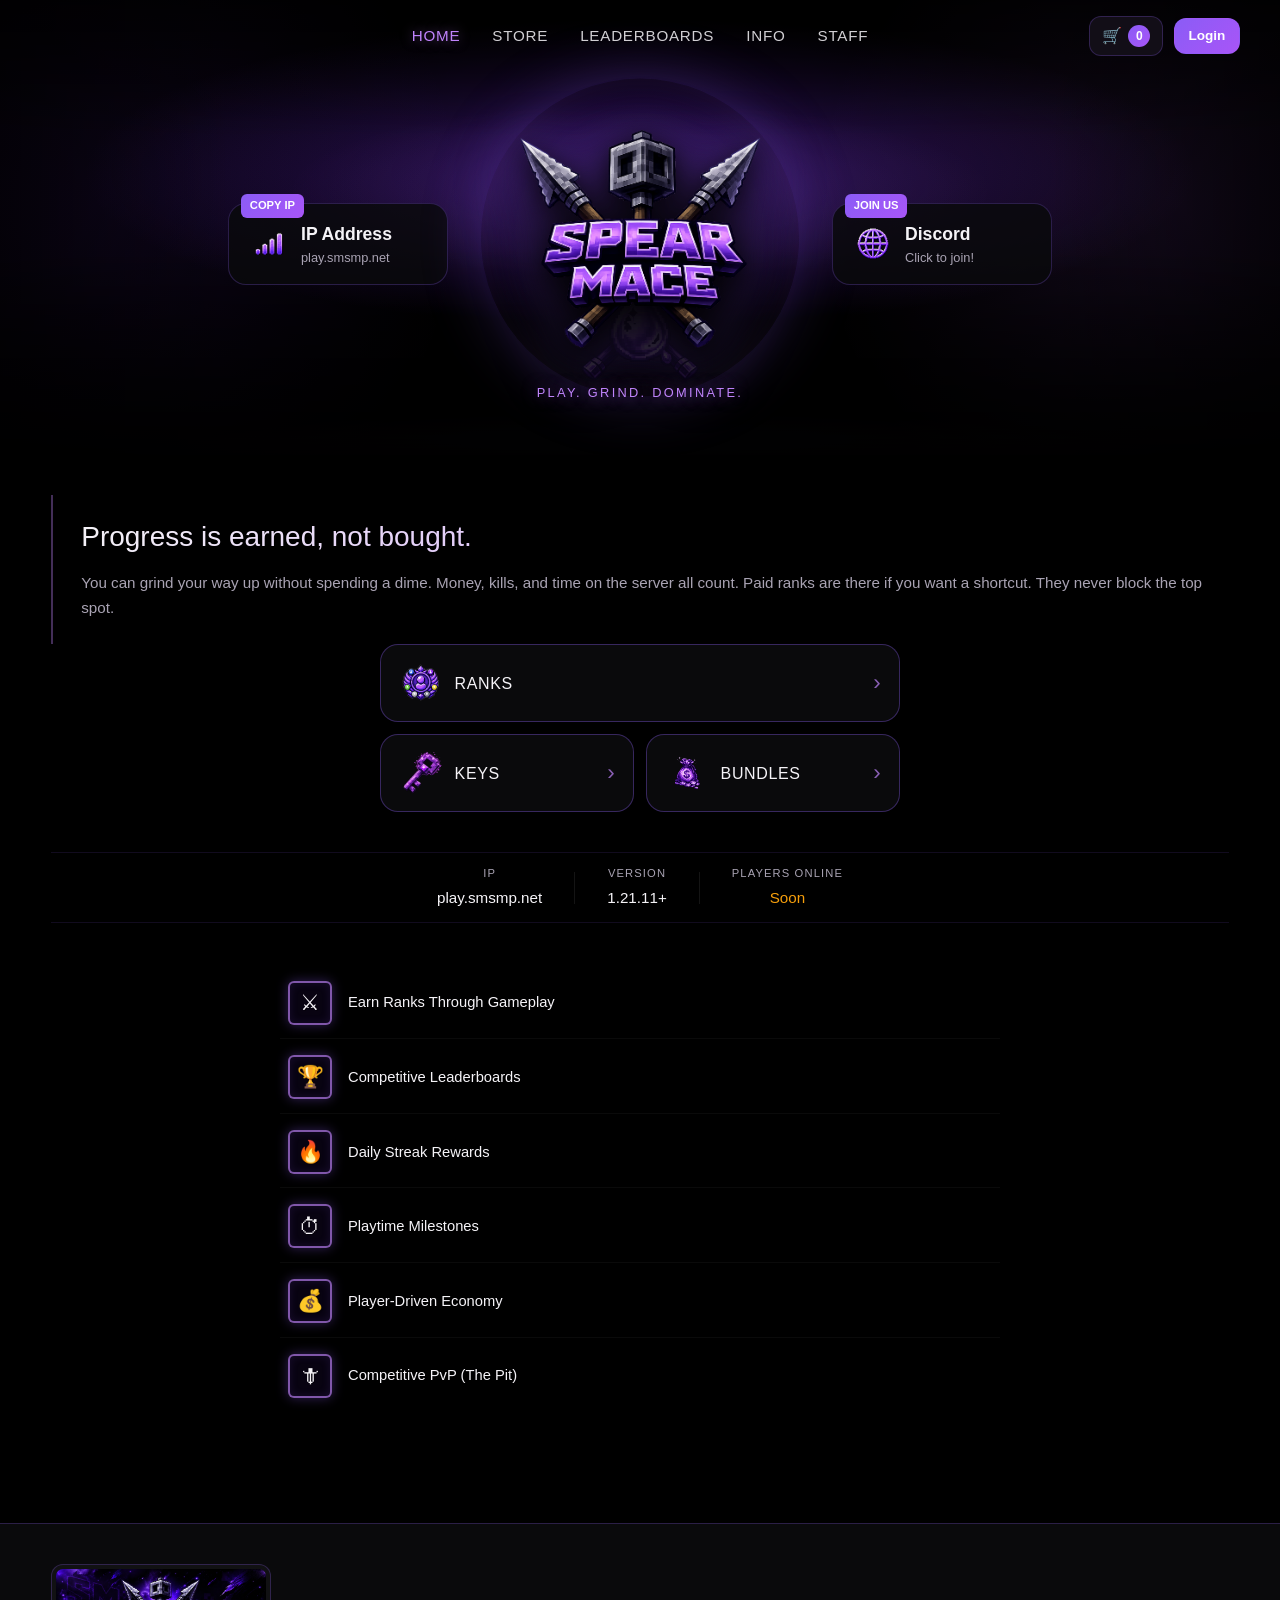
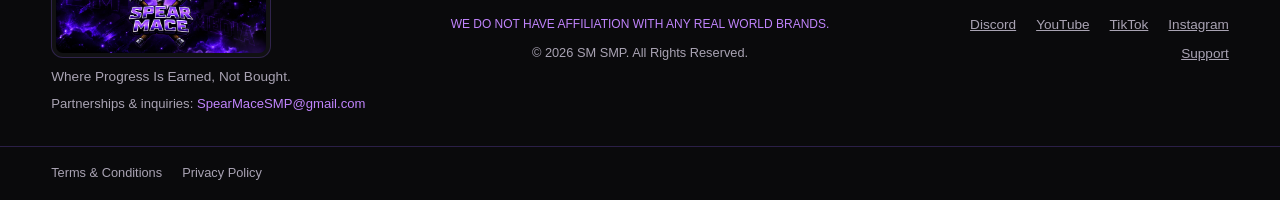
==== index.html @ e4c92430 "V2.1.0" ====
<!DOCTYPE html>
<html lang="en">
<head>
  <meta charset="UTF-8">
  <meta name="viewport" content="width=device-width, initial-scale=1.0">
  <title>SM SMP — Where Progress Is Earned, Not Bought</title>
  <meta name="description" content="Spear Mace SMP. Earn ranks through gameplay on a Minecraft server built around grinding, PvP, and a player-run economy.">
  <meta http-equiv="Content-Security-Policy" content="default-src 'self'; script-src 'self'; style-src 'self' 'unsafe-inline' https://fonts.googleapis.com; font-src 'self' https://fonts.gstatic.com; img-src 'self' https://mc-heads.net data:; connect-src 'self' https://mc-heads.net https://fluxstore-api.spearmacesmp.workers.dev; base-uri 'self'; form-action 'self';">
  <meta name="theme-color" content="#6d28d9">
  <meta property="og:type" content="website">
  <meta property="og:title" content="SM SMP — Where Progress Is Earned, Not Bought">
  <meta property="og:description" content="Spear Mace SMP. Earn ranks through gameplay.">
  <meta property="og:image" content="assets/og-image.png">
  <meta name="twitter:card" content="summary_large_image">
  <link rel="icon" href="assets/favicon.ico" sizes="32x32">
  <link rel="icon" href="assets/favicon.svg" type="image/svg+xml">
  <link rel="icon" href="assets/favicon-32.png" type="image/png" sizes="32x32">
  <link rel="apple-touch-icon" href="assets/og-image.png">
  <link rel="preconnect" href="https://fonts.googleapis.com">
  <link rel="preconnect" href="https://fonts.gstatic.com" crossorigin>
  <link href="https://fonts.googleapis.com/css2?family=Inter:wght@400;500;600;700&family=Russo+One&display=swap" rel="stylesheet">
  <link rel="stylesheet" href="css/styles.css">
</head>
<body>
  <div id="toast-container" class="toast-container" aria-live="polite"></div>

  <div id="page-shell">
    <header class="hero">
      <div class="hero-bg" aria-hidden="true">
        <div class="hero-bg-glow"></div>
        <div class="hero-bg-fade"></div>
      </div>

      <div class="hero-topbar">
        <button type="button" class="nav-hamburger" id="nav-hamburger" aria-label="Open menu" aria-expanded="false" aria-controls="mobile-nav">
          <span></span><span></span><span></span>
        </button>

        <nav class="top-nav" id="top-nav">
          <button type="button" class="nav-link active" data-view="home">Home</button>
          <button type="button" class="nav-link" data-view="store" data-store-cat="ranks">Store</button>
          <button type="button" class="nav-link soon-trigger" data-soon="Leaderboards">Leaderboards</button>
          <button type="button" class="nav-link" data-view="info">Info</button>
          <button type="button" class="nav-link" data-view="staff">Staff</button>
        </nav>

        <nav class="mobile-nav hidden" id="mobile-nav">
          <button type="button" class="nav-link active" data-view="home">Home</button>
          <button type="button" class="nav-link" data-view="store" data-store-cat="ranks">Store</button>
          <button type="button" class="nav-link soon-trigger" data-soon="Leaderboards">Leaderboards</button>
          <button type="button" class="nav-link" data-view="info">Info</button>
          <button type="button" class="nav-link" data-view="staff">Staff</button>
        </nav>

        <div class="hero-actions">
          <button type="button" class="cart-toggle hero-action" id="cart-toggle" aria-label="Open cart" aria-expanded="false" aria-controls="cart-panel">
            <span class="cart-icon">🛒</span>
            <span class="cart-count" id="cart-count">0</span>
          </button>
          <button type="button" class="btn btn-primary btn-sm" id="login-open" aria-haspopup="dialog">Login</button>
          <button type="button" class="hero-action user-profile hidden" id="user-profile">
            <img src="" alt="" class="user-profile-head" id="user-profile-head">
            <span class="user-profile-name" id="user-profile-name"></span>
          </button>
        </div>
      </div>

      <div class="hero-stage">
        <button type="button" class="info-card ip-card" id="ip-copy-btn">
          <span class="card-badge badge-live">Copy IP</span>
          <img src="assets/ip.webp" alt="" class="card-icon-img">
          <div class="card-body">
            <strong>IP Address</strong>
            <span class="ip-placeholder">play.smsmp.net</span>
          </div>
        </button>

        <div class="hero-brand">
          <div class="hero-brand-ring" aria-hidden="true"></div>
          <img src="assets/spearmace.webp" alt="" class="hero-emblem" aria-hidden="true">
          <img src="assets/logo.webp" alt="SM SMP — Spear Mace" class="hero-logo-img">
          <p class="hero-tagline">Play. Grind. Dominate.</p>
        </div>

        <a href="https://discord.smsmp.net/" class="info-card discord-card" target="_blank" rel="noopener noreferrer">
          <span class="card-badge badge-live">Join Us</span>
          <img src="assets/connect.webp" alt="" class="card-icon-img">
          <div class="card-body">
            <strong>Discord</strong>
            <span>Click to join!</span>
          </div>
        </a>
      </div>
    </header>

    <main>
      <section id="view-home" class="view active">
        <div class="container">
          <blockquote class="manifesto manifesto-home">
            <p class="manifesto-lead">Progress is earned, not bought.</p>
            <p class="manifesto-body">You can grind your way up without spending a dime. Money, kills, and time on the server all count. Paid ranks are there if you want a shortcut. They never block the top spot.</p>
          </blockquote>

          <div class="store-tiles">
            <button type="button" class="store-tile store-tile-wide" data-view="store" data-store-cat="ranks">
              <img src="assets/paidranks.webp" alt="" class="store-tile-icon">
              <span class="store-tile-label">Ranks</span>
              <span class="store-tile-arrow" aria-hidden="true">›</span>
            </button>
            <div class="store-tiles-row">
              <button type="button" class="store-tile" data-view="store" data-store-cat="keys">
                <img src="assets/key.webp" alt="" class="store-tile-icon">
                <span class="store-tile-label">Keys</span>
                <span class="store-tile-arrow" aria-hidden="true">›</span>
              </button>
              <button type="button" class="store-tile" data-view="store" data-store-cat="bundles">
                <img src="assets/money.webp" alt="" class="store-tile-icon">
                <span class="store-tile-label">Bundles</span>
                <span class="store-tile-arrow" aria-hidden="true">›</span>
              </button>
            </div>
          </div>



          <div class="server-stats" aria-label="Server info">
            <div class="stat">
              <span class="stat-label">IP</span>
              <span class="stat-value ip-placeholder">play.smsmp.net</span>
            </div>
            <span class="stat-sep" aria-hidden="true"></span>
            <div class="stat">
              <span class="stat-label">Version</span>
              <span class="stat-value">1.21.11+</span>
            </div>
            <span class="stat-sep" aria-hidden="true"></span>
            <div class="stat">
              <span class="stat-label">Players Online</span>
              <span class="stat-value soon-text">Soon</span>
            </div>
          </div>
          <div class="advancement-list" id="feature-grid"></div>


        </div>
      </section>

      <section id="view-store" class="view">
        <div class="container store-page">
          <aside class="store-sidebar">
            <div class="sidebar-col sidebar-col-categories">
              <p class="category-label">Categories</p>
              <div class="category-dropdown" id="category-dropdown">
                <button type="button" class="category-toggle" id="category-toggle" aria-haspopup="listbox" aria-expanded="false" aria-controls="category-wheel">
                  <span id="category-toggle-label">Ranks</span>
                  <span class="category-toggle-arrow" aria-hidden="true">▾</span>
                </button>
                <div class="category-wheel" id="category-wheel" role="listbox" hidden>
                  <button type="button" class="wheel-item active" data-store-cat="ranks" role="option" aria-selected="true">Ranks</button>
                  <button type="button" class="wheel-item" data-store-cat="keys" role="option" aria-selected="false">Keys</button>
                  <button type="button" class="wheel-item" data-store-cat="bundles" role="option" aria-selected="false">Bundles</button>
                </div>
              </div>
            </div>
            <div class="sidebar-col sidebar-col-payments">
              <p class="recent-payments-title">Recent Payments</p>
              
              <ul class="recent-payments-list" id="recent-payments-list">
                <li class="recent-empty">No payments yet</li>
              </ul>
            </div>
          </aside>

          <div class="store-main">
            <p class="store-intro">Pick a rank, subscription, or lifetime purchase. Perks stack as you go up the ladder.</p>

            <div class="store-panel active" id="store-ranks">
              <div class="rank-cards" id="rank-cards"></div>
              <div class="table-section">
                <div class="table-scroll">
                  <table class="comparison-table" id="comparison-table">
                    <thead></thead>
                    <tbody></tbody>
                  </table>
                </div>
                <div class="table-scroll commands-table-wrap">
                  <div class="commands-banner">Commands</div>
                  <table class="comparison-table kit-table" id="kit-table">
                    <thead></thead>
                    <tbody></tbody>
                  </table>
                </div>
              </div>
            </div>

            <div class="store-panel" id="store-keys" hidden>
              <div style="display: flex; justify-content: flex-end; margin-bottom: 1rem;">
                <div class="keys-toggle" style="background: rgba(255, 255, 255, 0.05); padding: 0.25rem; border-radius: var(--radius); border: 1px solid rgba(255,255,255,0.1); display: flex; gap: 0.25rem;">
                  <button type="button" class="btn btn-sm btn-primary" id="keys-single-btn" style="min-width: 80px;">1x Keys</button>
                  <button type="button" class="btn btn-sm" id="keys-pack-btn" style="min-width: 80px; background: transparent; border: none; color: var(--text-muted); box-shadow: none;">5x Packs</button>
                </div>
              </div>
              <div class="keys-grid" id="keys-grid"></div>
            </div>

            <div class="store-panel" id="store-bundles" hidden>
              <div class="keys-grid" id="bundles-grid"></div>
            </div>
          </div>
        </div>
      </section>

      <section id="view-info" class="view">
        <div class="container page-view">
          <div class="page-view-header">
            <img src="assets/support.webp" alt="" class="page-view-icon">
            <h1>Info</h1>
          </div>

          <div class="info-card-block">
            <h3>In-Game Dash Shop</h3>
            <p class="info-card-desc"><strong>Currency: Dashes</strong> (1 Dash / 30 seconds AFK, 10 Dashes / kill)</p>
            <div class="dash-grid">
              <div>
                <h4>Keys</h4>
                <ul class="info-list">
                  <li><strong>Seasonal</strong> - 2,750</li>
                  <li><strong>Ascendant</strong> - 1,250</li>
                  <li><strong>Champion</strong> - 600</li>
                  <li><strong>Crusader</strong> - 275</li>
                  <li><strong>Sentinel</strong> - 100</li>
                </ul>
              </div>
              <div>
                <h4>Spawners</h4>
                <ul class="info-list">
                  <li><strong>Iron Golem</strong> - 50,000</li>
                  <li><strong>Skeleton</strong> - 25,000</li>
                  <li><strong>Cow</strong> - 12,500</li>
                  <li><strong>Sheep</strong> - 6,000</li>
                  <li><strong>Rabbit</strong> - 2,500</li>
                </ul>
              </div>
            </div>
          </div>

          <div class="info-card-block">
            <h3>AFK Area Rewards</h3>
            <ul class="info-list">
              <li><strong>Sentinel Key</strong> ≈ 50 minutes</li>
              <li><strong>Crusader Key</strong> ≈ 2.3 hours</li>
              <li><strong>Champion Key</strong> ≈ 5 hours</li>
              <li><strong>Ascendant Key</strong> ≈ 10.5 hours</li>
              <li><strong>Seasonal Key</strong> ≈ 23 hours</li>
              <li><strong>Skeleton Spawner</strong> ≈ 208 hours</li>
              <li><strong>Iron Golem Spawner</strong> ≈ 417 hours</li>
            </ul>
          </div>

        </div>
      </section>

      <section id="view-staff" class="view">
        <div class="container page-view">
          <div class="page-view-header" style="position: relative;">
            <img src="assets/staff.webp" alt="" class="page-view-icon" onerror="this.style.display='none'">
            <h1>Staff Team</h1>
          </div>
          
          <div id="roster-view">
            

             <div class="staff-group">
               <div class="staff-group-header">
                 <h2 id="roster-role-title">All Staff</h2>
               </div>
               <div class="staff-grid" id="roster-grid">
                  
               </div>
             </div>
          </div>

        </div>
      </section>
    </main>

    <footer class="site-footer">
      <div class="container footer-inner">
        <div class="footer-brand">
          <img src="assets/youtube banner.webp" alt="SM SMP" class="footer-banner-img">
          <p class="footer-tagline">Where Progress Is Earned, Not Bought.</p>
          <p class="footer-email">Partnerships &amp; inquiries: <a href="mailto:SpearMaceSMP@gmail.com">SpearMaceSMP@gmail.com</a></p>
        </div>

        <div class="footer-center">
          <p class="footer-disclaimer">WE DO NOT HAVE AFFILIATION WITH ANY REAL WORLD BRANDS.</p>
          <p class="footer-copy">&copy; 2026 SM SMP. All Rights Reserved.</p>
        </div>

        <div class="footer-links">
          <div class="footer-links-main">
            <a href="https://discord.gg/qUWUjSndMW" target="_blank" rel="noopener noreferrer">Discord</a>
            <a href="https://www.youtube.com/@SpearMaceSMP" target="_blank" rel="noopener noreferrer">YouTube</a>
            <button type="button" class="footer-link soon-trigger" data-soon="TikTok">TikTok</button>
            <button type="button" class="footer-link soon-trigger" data-soon="Instagram">Instagram</button>
          </div>
          <a href="https://discord.gg/93D5Jt8jEr" class="footer-links-support" target="_blank" rel="noopener noreferrer">Support</a>
        </div>
      </div>

      <div class="footer-legal">
        <div class="legal-links">
          <a href="#" class="legal-text-trigger" data-template="tos-text" data-title="Terms & Conditions">Terms & Conditions</a>
          <a href="#" class="legal-text-trigger" data-template="privacy-text" data-title="Privacy Policy">Privacy Policy</a>
        </div>
      </div>
    </footer>
  </div>

  <div class="login-modal hidden" id="login-modal" role="dialog" aria-modal="true" aria-labelledby="login-title">
    <div class="login-modal-backdrop" id="login-backdrop"></div>
    <div class="login-panel">
      <button type="button" class="modal-close" id="login-close" aria-label="Close">&times;</button>
      <h2 id="login-title">Welcome</h2>
      <p>Enter your Minecraft username to continue.</p>
      <form id="login-form" novalidate>
        <div class="input-group" id="username-group">
          <img src="https://mc-heads.net/avatar/MHF_Steve/32" alt="" class="skin-head" id="login-skin-preview">
          <input type="text" id="username-input" placeholder="Steve.." maxlength="16" autocomplete="username" aria-describedby="username-error">
        </div>
        <p class="field-error hidden" id="username-error" role="alert">Enter a valid Minecraft username (3–16 letters, numbers, or underscores).</p>
        <div class="bedrock-row">
          <span>Are you a Bedrock user?</span>
          <label class="toggle">
            <input type="checkbox" id="bedrock-toggle">
            <span class="toggle-slider"></span>
          </label>
          <span class="edition-label" id="edition-label">Java Edition</span>
        </div>
        <button type="submit" class="btn btn-primary btn-block">Login</button>
      </form>
    </div>
  </div>

  <div class="modal hidden" id="perks-modal" role="dialog" aria-modal="true">
    <div class="modal-backdrop" data-close-modal="perks-modal"></div>
    <div class="modal-panel embed-modal">
      <button type="button" class="modal-close" data-close-modal="perks-modal" aria-label="Close">&times;</button>
      <div id="perks-modal-content"></div>
    </div>
  </div>

  <div class="modal hidden" id="confirm-modal" role="dialog" aria-modal="true">
    <div class="modal-backdrop" data-close-modal="confirm-modal"></div>
    <div class="modal-panel embed-modal">
      <button type="button" class="modal-close" data-close-modal="confirm-modal" aria-label="Close">&times;</button>
      <div id="confirm-modal-content"></div>
      <button type="button" class="btn btn-primary btn-block" id="confirm-add-cart">Add to Cart</button>
    </div>
  </div>

  <div id="legal-text-modal" class="modal hidden" role="dialog" aria-modal="true">
    <div class="modal-backdrop" data-close-modal="legal-text-modal"></div>
    <div class="modal-panel" style="max-width: 800px; width: 90%; max-height: 90vh; display: flex; flex-direction: column;">
      <h2 id="legal-text-title" style="margin-top: 0; font-family: var(--font-display); color: var(--primary-color);"></h2>
      <div id="legal-text-content" style="flex: 1; overflow-y: auto; background: var(--surface-1); padding: 2rem; border-radius: var(--radius); border: 1px solid rgba(255,255,255,0.05); font-family: var(--font-sans); font-size: 1.05rem; color: #d0d0d0; white-space: pre-wrap; margin-bottom: 1rem; line-height: 1.8; box-shadow: inset 0 2px 20px rgba(0,0,0,0.5);"></div>
      <div class="modal-actions" style="text-align: right;">
        <button type="button" class="btn btn-primary" data-close-modal="legal-text-modal">Close</button>
      </div>
    </div>
  </div>

  <aside class="cart-panel hidden" id="cart-panel" aria-label="Shopping cart" aria-modal="true" role="dialog">
    <div class="cart-header">
      <h3>Your Cart</h3>
      <button type="button" class="modal-close" id="cart-close" aria-label="Close">&times;</button>
    </div>
    <ul class="cart-items" id="cart-items"></ul>
    <div class="cart-footer">
      <div class="cart-total">
        <span>Total</span>
        <strong id="cart-total">$0.00</strong>
      </div>
      <div class="cart-legal-check">
        <label class="legal-checkbox-label">
          <input type="checkbox" id="legal-agree-checkbox" disabled>
          <span class="legal-checkbox-text">I have read and agree to the <a href="#" class="legal-link legal-text-trigger" id="cart-tos-link" data-template="tos-text" data-title="Terms of Service">Terms of Service</a> and <a href="#" class="legal-link legal-text-trigger" id="cart-privacy-link" data-template="privacy-text" data-title="Privacy Policy">Privacy Policy</a>.</span>
        </label>
        <p class="cart-legal-note" id="cart-legal-note">You must open and read both documents before proceeding.</p>
      </div>
      <button type="button" class="btn btn-primary btn-block" id="cart-checkout-btn" disabled>Proceed to Purchase</button>
    </div>
  </aside>

  <script src="js/data.js"></script>

  <template id="tos-text">
Terms of Service for SM SMP

Last Updated: July 30, 2026

Welcome to SM SMP (the "Server," "we," "us," or "our"). These Terms of Service ("Terms") govern your access to and use of our Minecraft server located at play.smsmp.net, our website located at smsmp.net, our webstore located at smsmp.fluxstore.net, and our Discord community at discord.smsmp.net (collectively, the "Services").

By connecting to our Server, making a purchase on our webstore, or utilizing any of our Services, you agree to be bound by these Terms in their entirety.

1. AUTOMATIC AGREEMENT
By connecting to our Server (play.smsmp.net), visiting our website (smsmp.net), making a purchase on our webstore (smsmp.fluxstore.net), or utilizing any of our Services, you automatically agree to be bound by these Terms in their entirety. If you do not agree to these Terms, you must immediately cease using our Services.

2. NON-AFFILIATION DISCLAIMER
SM SMP is an independently owned and operated community. We are NOT affiliated with, endorsed by, sponsored by, or supported by Mojang Synergies AB, Microsoft Corporation, or any other real-world brand or entity. "Minecraft" is a registered trademark of Mojang Synergies AB. 

3. ELIGIBILITY
You must be at least 13 years of age to access or use our Services. If you are between the ages of 13 and the age of majority in your jurisdiction (typically 18), you must have the permission of a parent or legal guardian to use our Services, and they must agree to these Terms on your behalf.

4. VIRTUAL GOODS AND WEBSTORE PURCHASES
We operate a webstore (smsmp.fluxstore.net) where users can purchase virtual items, ranks, and server currency (collectively, "Virtual Goods").
4.1. Ownership: You do not own the Virtual Goods. You are purchasing a limited, non-transferable, revocable license to access and use these features within our Server. This license may be revoked or terminated at any time without reimbursement, particularly in the event of a server ban or rule violation.
4.2. No Real-World Value: Virtual Goods have no real-world monetary value and cannot be redeemed, sold, or transferred for real fiat currency.
4.3. All Sales Are Final: Due to the digital nature of Virtual Goods, ALL SALES ARE FINAL AND NON-REFUNDABLE. We do not offer refunds, exchanges, or returns for any reason, including but not limited to: account bans, server wipes, lag, downtime, or lack of interest.
4.4. Chargebacks and Disputes: If you initiate a chargeback, dispute, or payment reversal through your bank, credit card company, or PayPal, your account will be immediately and permanently banned from the webstore, and you will receive a 30-day ban from the Server. Your IP address and account details may also be reported to shared community ban lists.
4.5. Modification of Virtual Goods: We reserve the right to modify, nerf, remove, or replace the perks, items, and features associated with Virtual Goods at any time without prior notice or compensation.

5. USER CONDUCT AND SERVER RULES
When using our Services, you agree to abide by all server rules as posted in our Discord and in-game. 
5.1. Prohibited Actions: You agree NOT to engage in cheating, exploiting bugs, using unauthorized modifications (hacked clients, auto-clickers, macros), harassment, hate speech, doxxing, or advertising other servers.
5.2. Disciplinary Action: Server staff retain the exclusive right to mute, kick, temporarily suspend, or permanently ban any user at their sole discretion. No refunds will be provided if you lose access to the Server due to a rule violation.
5.3. Loophole Abuse: Attempting to bypass the spirit of the rules using loopholes will be treated as a rule violation. The interpretation of the rules lies entirely with the SM SMP administration team.
5.4. Screensharing and Inspections: SM SMP is based in the United States and operates on private property. By choosing to connect to our Server, you consent to submitting to a screenshare (SS) or inspection by our staff if there is reasonable suspicion that you are using unauthorized modifications (cheats, clients, macros, etc.). This requirement applies regardless of your geographic location or local data regulations (including the GDPR), as submitting to an inspection is a mandatory condition of accessing our private services. Refusal to comply with a screenshare request will result in an immediate and permanent ban.

6. USER-GENERATED CONTENT
Anything you build, type, or create on the Server ("User Content") becomes the property of SM SMP. We reserve the right to modify, delete, or utilize your User Content without notification or compensation. We are not responsible or liable for any User Content submitted by you or other players.

7. ACCOUNT SECURITY & PLAYER ISSUES
You are entirely responsible for maintaining the confidentiality and security of your Minecraft account and Discord account. SM SMP is not responsible for any loss of services caused by player-side issues, including but not limited to lost access to your account, forgotten passwords, or compromised accounts. We will not refund, reimburse, restore, or transfer ranks, items, or stats lost due to any such issues.

8. SERVER AVAILABILITY AND DATA RETENTION
8.1. Uptime: We strive to provide a continuous and stable experience, but we do not guarantee uninterrupted access. The Server may experience downtime for maintenance, updates, or unforeseen technical failures.

9. DISCLAIMER OF WARRANTIES
THE SERVICES ARE PROVIDED ON AN "AS IS" AND "AS AVAILABLE" BASIS WITHOUT ANY WARRANTIES OF ANY KIND, EITHER EXPRESS OR IMPLIED. WE DISCLAIM ALL WARRANTIES, INCLUDING MERCHANTABILITY, FITNESS FOR A PARTICULAR PURPOSE, AND NON-INFRINGEMENT. WE DO NOT WARRANT THAT THE SERVICES WILL BE ERROR-FREE, SECURE, OR FREE FROM VIRUSES OR OTHER HARMFUL COMPONENTS.

10. LIMITATION OF LIABILITY
TO THE MAXIMUM EXTENT PERMITTED BY LAW, IN NO EVENT SHALL SM SMP, ITS OWNERS, ADMINISTRATORS, OR STAFF BE LIABLE FOR ANY INDIRECT, INCIDENTAL, SPECIAL, CONSEQUENTIAL, OR PUNITIVE DAMAGES (INCLUDING LOSS OF PROFITS, DATA, OR USE) ARISING OUT OF OR IN CONNECTION WITH YOUR USE OF THE SERVICES, EVEN IF ADVISED OF THE POSSIBILITY OF SUCH DAMAGES.

11. INDEMNIFICATION
You agree to indemnify, defend, and hold harmless SM SMP and its staff from any claims, liabilities, damages, losses, and expenses (including legal fees) arising from your use of the Services or your violation of these Terms.

12. MODIFICATION OF TERMS
We reserve the right to modify or replace these Terms at any time. Material changes will be communicated via our Discord announcements or website. Your continued use of the Services after any changes constitutes acceptance of the new Terms.

13. CONTACT INFORMATION
If you have any questions regarding these Terms, please contact us by creating a support ticket in our Discord (discord.smsmp.net) or by emailing SpearMaceSMP@gmail.com for business inquires.

</template>
  <template id="privacy-text">
Privacy Policy for SM SMP

Last Updated: July 25, 2026

SM SMP ("we," "our," or "us") respects your privacy and is committed to protecting the personal information you share with us. This Privacy Policy outlines our practices regarding the collection, use, protection, and disclosure of information when you access our Minecraft server (play.smsmp.net), our website (smsmp.net), our webstore (smsmp.fluxstore.net), and our Discord community (discord.smsmp.net) (collectively, the "Services").

Please read this Privacy Policy carefully. By accessing or using our Services, you consent to the data practices described in this document.

1. INFORMATION WE COLLECT
We collect information that you provide to us directly, as well as data that is collected automatically when you use our Services.
1.1. Game Data: When you join our Minecraft server, we automatically log your Minecraft Username, Unique User ID (UUID), IP Address, login/logout timestamps, chat logs, and in-game statistics (e.g., playtime, economy balances, inventory, kills).
1.2. Payment Information: When you make a purchase on our webstore, you must provide your Minecraft Username. Payment processing is handled entirely by our third-party provider, FluxStore, and their associated payment gateways (e.g., PayPal, Stripe). We DO NOT collect, process, or store your sensitive financial information (such as credit card numbers or bank details). We only receive transaction confirmations and order identifiers to deliver your virtual goods.
1.3. Communication Data: If you interact with our Discord server or contact us via email, we collect your Discord username, Discord User ID, email address, and the contents of your messages.
1.4. Website Usage Data: When you visit our website, we may automatically collect standard web server logs, which include your IP address, browser type, operating system, referring URLs, and the pages you view. This data is collected strictly for the purposes of website updates, continuous improvements, and fraud detection.
1.5. Screenshare and Inspection Data: As detailed in our Terms of Service, we reserve the right to perform screenshares (SS) or inspections on users suspected of using unauthorized modifications. During these inspections, our staff may temporarily view files, folders, processes, and applications on your local device. We do not permanently copy, store, or distribute this local data; it is viewed solely in real-time for the purpose of verifying rule compliance.

2. HOW WE USE YOUR INFORMATION
We use the collected information for the following legitimate business purposes:
2.1. Service Delivery: To operate the Minecraft server, authenticate your identity, and instantly deliver purchased Virtual Goods to your in-game account.
2.2. Enforcement and Security: To monitor server activity, detect fraudulent transactions, track alternate accounts, perform anti-cheat inspections (screenshares), and enforce our Terms of Service.
2.3. Community Features: To display competitive leaderboards on our website utilizing your in-game statistics.
2.4. Customer Support: To respond to your inquiries, support tickets, and purchase disputes.
2.5. Improvement: To analyze traffic and usage patterns to optimize server performance and improve our website's user experience.

3. HOW WE SHARE YOUR INFORMATION
We respect your privacy and DO NOT sell, rent, or trade your personal information to third parties for marketing purposes. We may share your information only under the following circumstances:
3.1. Service Providers: We may share necessary data with trusted third-party vendors who assist us in operating our Services (such as server hosting providers, DDoS protection services, and our webstore provider, FluxStore). These providers are bound by their own privacy policies.
3.2. Legal Compliance: We may disclose your information if required to do so by law, subpoena, or court order, or if we believe in good faith that such action is necessary to comply with legal processes.
3.3. Protection of Rights: We may disclose information to investigate fraud, defend against legal claims, or protect the rights, property, and safety of SM SMP, our staff, or our players.

4. COOKIES AND TRACKING TECHNOLOGIES
Our website may use "cookies" (small data files stored on your device) to enhance user experience, save session preferences, and analyze site traffic. You can instruct your browser to refuse all cookies or to indicate when a cookie is being sent. However, if you do not accept cookies, some portions of our website (such as the webstore cart) may not function properly.

5. DATA RETENTION
We retain your personal information for as long as your account is active or as needed to provide you with the Services. We may retain certain data (such as transaction records, IP logs, and ban histories) indefinitely to resolve disputes, prevent fraud, and enforce our agreements.

6. DATA SECURITY
We implement industry-standard administrative and technical security measures to protect your personal information against unauthorized access, loss, or alteration. However, please be aware that no method of transmission over the Internet or electronic storage is 100% secure. We cannot guarantee absolute security of your data.

7. CHILDREN'S PRIVACY
Our Services are not directed to children under the age of 13. We do not knowingly collect personal information from children under 13 without verifiable parental consent. If we become aware that we have collected personal information from a child under 13 without such consent, we will take reasonable steps to delete that information.

8. INTERNATIONAL DATA TRANSFERS
SM SMP operates globally. Your information may be transferred to, stored, and processed in countries other than your own, where data protection laws may differ. By using our Services, you consent to the transfer of your information to our server locations.

9. YOUR RIGHTS
Depending on your jurisdiction, you may have the right to request access to, correction of, or deletion of your personal data. To exercise these rights, please contact our support team. Note that deleting certain data (like your UUID) will result in the loss of all in-game progress and purchased items.

10. CHANGES TO THIS PRIVACY POLICY
We reserve the right to update this Privacy Policy at our discretion. Any material changes will be communicated to the community via our Discord server. Your continued use of the Services after modifications indicates your acceptance of the updated Privacy Policy.

11. CONTACT US
If you have any questions, concerns, or requests regarding this Privacy Policy, please contact us by:
- Joining our Discord: discord.smsmp.net
- Emailing us at: SpearMaceSMP@gmail.com

</template>
  <script src="js/app.js"></script>
</body>
</html>
---- css/styles.css ----
*,
*::before,
*::after {
  box-sizing: border-box;
  margin: 0;
  padding: 0;
}

:root {
  --bg: #000000;
  --bg-elevated: #0a0a0c;
  --bg-panel: #120e17;
  --purple: #8b5cf6;
  --purple-mid: #a855f7;
  --purple-dark: #6d28d9;
  --purple-glow: #c084fc;
  --text: #f5f3f7;
  --text-muted: #a9a3b3;
  --success: #22c55e;
  --soon: #f59e0b;
  --error: #f87171;
  --border: rgba(139, 92, 246, 0.25);
  --glow: 0 0 20px rgba(139, 92, 246, 0.35);
  --radius: 12px;
  --radius-lg: 18px;
  --font-display: 'Russo One', sans-serif;
  --font-body: 'Inter', sans-serif;
}

html {
  scroll-behavior: smooth;
  overflow-x: hidden;
}

body {
  font-family: var(--font-body);
  background: var(--bg);
  color: var(--text);
  line-height: 1.6;
  min-height: 100vh;
  overflow-x: hidden;
}

body.scroll-lock {
  overflow: hidden;
}

/* Global Custom Scrollbar */
::-webkit-scrollbar {
  width: 10px;
  height: 10px;
}

::-webkit-scrollbar-track {
  background: transparent;
}

::-webkit-scrollbar-thumb {
  background: var(--surface-2);
  border-radius: 5px;
}

::-webkit-scrollbar-thumb:hover {
  background: var(--primary-color);
}

img {
  max-width: 100%;
  display: block;
}

button,
input {
  font: inherit;
  color: inherit;
}

button {
  cursor: pointer;
  border: none;
  background: none;
}

a {
  color: inherit;
  text-decoration: none;
}

.container {
  width: min(1200px, 92%);
  margin: 0 auto;
}

.hidden {
  display: none !important;
}

.toast-container {
  position: fixed;
  top: 1rem;
  right: 1rem;
  z-index: 9999;
  display: flex;
  flex-direction: column;
  gap: 0.5rem;
}

.toast {
  background: var(--bg-panel);
  border: 1px solid var(--border);
  border-left: 4px solid var(--soon);
  padding: 0.85rem 1.1rem;
  border-radius: var(--radius);
  box-shadow: var(--glow);
  animation: slideIn 0.3s ease;
  max-width: 320px;
}

.toast.success {
  border-left-color: var(--success);
}

.toast.error {
  border-left-color: var(--error);
}

.toast.warning {
  border-left-color: var(--soon);
}

@keyframes slideIn {
  from { transform: translateX(100%); opacity: 0; }
  to { transform: translateX(0); opacity: 1; }
}

.hero {
  position: relative;
  min-height: 400px;
  display: flex;
  flex-direction: column;
  align-items: stretch;
  overflow: hidden;
  background: #000;
}

.hero-topbar {
  position: relative;
  z-index: 10;
  display: grid;
  grid-template-columns: 1fr auto 1fr;
  align-items: center;
  gap: 1rem;
  width: min(1200px, 94%);
  margin: 0 auto;
  padding: 1rem 0 0.25rem;
}

.nav-hamburger {
  display: none;
  grid-column: 1;
  justify-self: start;
  flex-direction: column;
  justify-content: center;
  gap: 5px;
  width: 40px;
  height: 40px;
  padding: 8px;
  border: 1px solid var(--border);
  border-radius: var(--radius);
  background: rgba(10, 10, 12, 0.85);
}

.nav-hamburger span {
  display: block;
  height: 2px;
  background: var(--text);
  border-radius: 1px;
}

.mobile-nav {
  position: absolute;
  top: calc(100% + 0.35rem);
  left: 0;
  right: 0;
  z-index: 20;
  display: flex;
  flex-direction: column;
  gap: 0.25rem;
  padding: 0.75rem;
  background: rgba(10, 10, 12, 0.96);
  border: 1px solid var(--border);
  border-radius: var(--radius-lg);
  box-shadow: var(--glow);
}

.mobile-nav .nav-link {
  padding: 0.65rem 0.85rem;
  text-align: left;
  border-radius: var(--radius);
}

.mobile-nav .nav-link:hover {
  background: rgba(139, 92, 246, 0.1);
}

.hero-actions {
  grid-column: 3;
  justify-self: end;
  display: flex;
  align-items: center;
  gap: 0.65rem;
}

.hero-action {
  position: relative;
  background: rgba(10, 10, 12, 0.85);
  border: 1px solid var(--border);
  border-radius: var(--radius);
  padding: 0.45rem 0.65rem;
  font-size: 1rem;
  line-height: 1;
  transition: border-color 0.2s, box-shadow 0.2s;
}

.hero-action:hover {
  border-color: var(--purple);
  box-shadow: var(--glow);
}

.user-profile {
  display: flex;
  align-items: center;
  gap: 0.5rem;
  padding: 0.35rem 0.65rem;
}

.user-profile-head {
  width: 20px;
  height: 20px;
  border-radius: 4px;
}

.user-profile-name {
  font-weight: 500;
}

.hero-bg {
  position: absolute;
  inset: 0;
  pointer-events: none;
}

.hero-bg-glow {
  position: absolute;
  inset: 0;
  background:
    radial-gradient(ellipse 70% 55% at 50% 38%, rgba(109, 40, 217, 0.45) 0%, transparent 62%),
    radial-gradient(ellipse 50% 35% at 50% 42%, rgba(192, 132, 252, 0.15) 0%, transparent 55%),
    radial-gradient(ellipse 100% 40% at 50% 110%, rgba(139, 92, 246, 0.2) 0%, transparent 50%),
    radial-gradient(circle at 8% 45%, rgba(109, 40, 217, 0.12) 0%, transparent 30%),
    radial-gradient(circle at 92% 45%, rgba(168, 85, 247, 0.12) 0%, transparent 30%);
}

.hero-bg-fade {
  position: absolute;
  inset: 0;
  background:
    linear-gradient(to bottom, rgba(0, 0, 0, 0.65) 0%, transparent 30%, transparent 55%, rgba(0, 0, 0, 0.95) 100%),
    linear-gradient(to right, rgba(0, 0, 0, 0.55) 0%, transparent 18%, transparent 82%, rgba(0, 0, 0, 0.55) 100%);
}

.top-nav {
  grid-column: 2;
  justify-self: center;
  position: relative;
  z-index: 2;
  display: flex;
  gap: 2rem;
  flex-wrap: wrap;
  justify-content: center;
}

.nav-link {
  font-family: var(--font-display);
  font-size: 0.95rem;
  letter-spacing: 0.05em;
  text-transform: uppercase;
  color: var(--text);
  opacity: 0.85;
  transition: opacity 0.2s, color 0.2s, text-shadow 0.2s;
}

.nav-link:hover,
.nav-link.active {
  opacity: 1;
  color: var(--purple-glow);
  text-shadow: 0 0 12px rgba(192, 132, 252, 0.5);
}

.hero-stage {
  position: relative;
  z-index: 2;
  display: grid;
  grid-template-columns: 1fr auto 1fr;
  align-items: center;
  gap: 1.25rem;
  width: min(980px, 94%);
  margin: auto auto 2.25rem;
  padding-top: 0.5rem;
  align-self: center;
}

.hero-stage .info-card:first-child {
  justify-self: end;
}

.hero-stage .info-card:last-child {
  justify-self: start;
}

.info-card {
  display: flex;
  align-items: center;
  gap: 0.75rem;
  background: rgba(10, 10, 12, 0.85);
  border: 1px solid var(--border);
  border-radius: var(--radius-lg);
  padding: 1rem 1.25rem;
  min-width: 220px;
  position: relative;
  transition: border-color 0.2s, box-shadow 0.2s;
}

.info-card:hover {
  border-color: var(--purple);
  box-shadow: var(--glow);
}

.card-badge {
  position: absolute;
  top: -10px;
  left: 12px;
  font-size: 0.7rem;
  font-weight: 700;
  text-transform: uppercase;
  padding: 0.2rem 0.55rem;
  border-radius: 6px;
}

.badge-soon {
  background: var(--soon);
  color: #000;
}

.badge-live {
  background: linear-gradient(135deg, var(--purple), var(--purple-mid));
  color: #fff;
}

.card-body {
  display: flex;
  flex-direction: column;
  flex: 1;
}

.card-body strong {
  font-family: var(--font-display);
  font-size: 1.1rem;
}

.card-body span {
  font-size: 0.8rem;
  color: var(--text-muted);
}

.card-icon {
  font-size: 1.5rem;
}

.card-icon-img {
  width: 40px;
  height: 40px;
  object-fit: contain;
  flex-shrink: 0;
}

.ip-card {
  cursor: pointer;
  text-align: left;
}

.hero-brand {
  position: relative;
  display: flex;
  flex-direction: column;
  align-items: center;
  justify-self: center;
  padding: 1.5rem 2rem 1rem;
  min-width: 280px;
}

.hero-brand-ring {
  position: absolute;
  width: 320px;
  height: 320px;
  top: 50%;
  left: 50%;
  transform: translate(-50%, -52%);
  border-radius: 50%;
  background: radial-gradient(circle, rgba(139, 92, 246, 0.18) 0%, rgba(109, 40, 217, 0.06) 45%, transparent 70%);
  box-shadow:
    0 0 60px rgba(139, 92, 246, 0.25),
    inset 0 0 40px rgba(192, 132, 252, 0.08);
  border: 1px solid rgba(139, 92, 246, 0.12);
}

.hero-emblem {
  position: absolute;
  width: 220px;
  top: 62%;
  left: 50%;
  transform: translate(-50%, -42%);
  opacity: 0.2;
  filter: blur(0.5px) drop-shadow(0 0 16px rgba(139, 92, 246, 0.35));
  pointer-events: none;
  z-index: 0;
}

.hero-logo-img {
  position: relative;
  z-index: 1;
  width: min(280px, 72vw);
  height: auto;
  filter:
    drop-shadow(0 14px 28px rgba(0, 0, 0, 0.92))
    drop-shadow(0 6px 12px rgba(0, 0, 0, 0.75))
    drop-shadow(0 0 18px rgba(139, 92, 246, 0.28));
}

.hero-tagline {
  position: relative;
  z-index: 1;
  margin-top: 0.65rem;
  font-family: var(--font-display);
  font-size: 0.8rem;
  letter-spacing: 0.18em;
  text-transform: uppercase;
  color: var(--purple-glow);
  text-shadow: 0 0 16px rgba(192, 132, 252, 0.5);
}

.store-bar {
  display: flex;
  align-items: center;
  justify-content: space-between;
  gap: 1rem;
  background: var(--bg-elevated);
  border-bottom: 1px solid var(--border);
  padding: 0.85rem 4%;
  flex-wrap: wrap;
}

.store-bar-left {
  display: flex;
  align-items: center;
  gap: 0.85rem;
}

.store-icon {
  width: 48px;
  height: 48px;
  border-radius: 10px;
  object-fit: cover;
}

.store-bar-left strong {
  display: block;
  font-family: var(--font-display);
}

.store-promo {
  font-size: 0.8rem;
  color: var(--purple-glow);
}

.store-bar-right {
  display: flex;
  align-items: center;
  gap: 1rem;
}

.cart-toggle {
  position: relative;
  background: var(--bg-panel);
  border: 1px solid var(--border);
  border-radius: var(--radius);
  padding: 0.5rem 0.75rem;
  display: flex;
  align-items: center;
  gap: 0.35rem;
}

.cart-toggle:hover {
  border-color: var(--purple);
  box-shadow: var(--glow);
}

.cart-count {
  background: linear-gradient(135deg, var(--purple), var(--purple-mid));
  color: #fff;
  font-size: 0.75rem;
  font-weight: 700;
  min-width: 1.4rem;
  height: 1.4rem;
  border-radius: 999px;
  display: grid;
  place-items: center;
}

.login-area {
  display: flex;
  align-items: center;
  gap: 0.65rem;
  background: var(--bg-panel);
  border: 1px solid var(--border);
  border-radius: var(--radius);
  padding: 0.45rem 0.65rem;
}

.skin-head {
  width: 32px;
  height: 32px;
  border-radius: 6px;
  image-rendering: pixelated;
  background: #3b2a1a;
}

.login-text {
  display: flex;
  flex-direction: column;
  line-height: 1.2;
}

.login-text strong {
  font-size: 0.85rem;
}

.login-text span {
  font-size: 0.75rem;
  color: var(--text-muted);
}

.btn {
  display: inline-flex;
  align-items: center;
  justify-content: center;
  gap: 0.4rem;
  padding: 0.65rem 1.25rem;
  border-radius: var(--radius);
  font-weight: 600;
  transition: transform 0.15s, box-shadow 0.2s, background 0.2s;
}

.btn:hover {
  transform: translateY(-1px);
}

.btn-primary {
  background: linear-gradient(135deg, var(--purple), var(--purple-mid));
  color: #fff;
  border: 1px solid transparent;
}

.btn-primary:hover {
  box-shadow: var(--glow);
}

.btn-outline {
  border: 1px solid var(--purple);
  color: var(--purple-glow);
  background: transparent;
}

.btn-outline:hover {
  background: rgba(139, 92, 246, 0.12);
  box-shadow: var(--glow);
}

.btn-sm { padding: 0.4rem 0.85rem; font-size: 0.85rem; }
.btn-lg { padding: 0.85rem 2rem; font-size: 1.05rem; }
.btn-block { width: 100%; }

.btn-accent {
  background: linear-gradient(135deg, #0ea5e9, #22d3ee);
  color: #fff;
  border: 1px solid transparent;
}

.btn-accent:hover {
  box-shadow: 0 0 20px rgba(14, 165, 233, 0.35);
}

.btn:disabled,
.btn[disabled] {
  opacity: 0.4;
  cursor: not-allowed;
  transform: none;
}

.btn:disabled:hover,
.btn[disabled]:hover {
  transform: none;
  box-shadow: none;
}

.cart-handoff-note {
  font-size: 0.8rem;
  color: var(--text-muted);
  text-align: center;
  margin-bottom: 0.75rem;
  line-height: 1.4;
}

#confirm-buy-now {
  margin-top: 0.5rem;
}

.login-modal {
  position: fixed;
  inset: 0;
  z-index: 5000;
  display: grid;
  place-items: center;
}

.login-modal-backdrop {
  position: absolute;
  inset: 0;
  background: rgba(0, 0, 0, 0.75);
}

.login-panel {
  position: relative;
  background: var(--bg-panel);
  border: 1px solid var(--border);
  border-radius: var(--radius-lg);
  padding: 2rem;
  width: min(420px, 92%);
  box-shadow: var(--glow);
}

.login-panel h2 {
  font-family: var(--font-display);
  margin-bottom: 0.25rem;
}

.login-panel > p {
  color: var(--text-muted);
  margin-bottom: 1.25rem;
}

.input-group {
  display: flex;
  align-items: center;
  gap: 0.65rem;
  background: var(--bg-elevated);
  border: 1px solid var(--border);
  border-radius: var(--radius);
  padding: 0.5rem 0.75rem;
  margin-bottom: 0.35rem;
  transition: border-color 0.2s;
}

.input-group.input-invalid {
  border-color: var(--error);
}

.input-group input {
  flex: 1;
  background: transparent;
  border: none;
  outline: none;
}

.field-error {
  color: var(--error);
  font-size: 0.8rem;
  margin-bottom: 0.85rem;
}

.bedrock-row {
  display: flex;
  align-items: center;
  gap: 0.75rem;
  margin-bottom: 1.25rem;
  font-size: 0.9rem;
  flex-wrap: wrap;
}

.toggle {
  position: relative;
  width: 44px;
  height: 24px;
}

.toggle input {
  opacity: 0;
  width: 0;
  height: 0;
}

.toggle-slider {
  position: absolute;
  inset: 0;
  background: #333;
  border-radius: 999px;
  transition: background 0.2s;
}

.toggle-slider::before {
  content: '';
  position: absolute;
  width: 18px;
  height: 18px;
  left: 3px;
  top: 3px;
  background: #fff;
  border-radius: 50%;
  transition: transform 0.2s;
}

.toggle input:checked + .toggle-slider {
  background: var(--purple);
}

.toggle input:checked + .toggle-slider::before {
  transform: translateX(20px);
}

.edition-label {
  color: var(--text-muted);
  font-size: 0.85rem;
}

.modal-close {
  position: absolute;
  top: 0.75rem;
  right: 0.85rem;
  font-size: 1.5rem;
  color: var(--text-muted);
  line-height: 1;
}

.modal-close:hover {
  color: var(--text);
}

.cart-panel {
  position: fixed;
  top: 0;
  right: 0;
  width: min(360px, 100%);
  height: 100vh;
  background: var(--bg-panel);
  border-left: 1px solid var(--border);
  z-index: 4000;
  display: flex;
  flex-direction: column;
  box-shadow: -8px 0 30px rgba(0, 0, 0, 0.5);
}

.cart-header {
  display: flex;
  align-items: center;
  justify-content: space-between;
  padding: 1.25rem;
  border-bottom: 1px solid var(--border);
}

.cart-header h3 {
  font-family: var(--font-display);
}

.cart-items {
  list-style: none;
  flex: 1;
  overflow-y: auto;
  padding: 1rem;
}

.cart-item {
  display: flex;
  align-items: center;
  justify-content: space-between;
  gap: 0.75rem;
  padding: 0.75rem;
  background: var(--bg-elevated);
  border: 1px solid var(--border);
  border-radius: var(--radius);
  margin-bottom: 0.65rem;
}

.cart-item-info strong {
  display: block;
  font-size: 0.95rem;
}

.cart-item-info span {
  font-size: 0.85rem;
  color: var(--purple-glow);
}

.cart-remove {
  color: var(--text-muted);
  font-size: 1.25rem;
  padding: 0.25rem;
}

.cart-remove:hover {
  color: #ef4444;
}

.cart-empty {
  text-align: center;
  color: var(--text-muted);
  padding: 2rem 1rem;
}

.cart-footer {
  padding: 1.25rem;
  border-top: 1px solid var(--border);
}

.cart-total {
  display: flex;
  justify-content: space-between;
  align-items: center;
  margin-bottom: 1rem;
  font-size: 1.1rem;
}

.view {
  display: none;
  padding: 2.5rem 0 4rem;
}

.view.active {
  display: block;
}

.home-hero-copy {
  text-align: center;
  max-width: 780px;
  margin: 0 auto 3rem;
}

.home-hero-copy h1 {
  font-family: var(--font-display);
  font-size: clamp(1.6rem, 4vw, 2.4rem);
  line-height: 1.2;
  margin-bottom: 1rem;
  background: linear-gradient(135deg, var(--text), var(--purple-glow));
  -webkit-background-clip: text;
  -webkit-text-fill-color: transparent;
  background-clip: text;
}

.lead {
  color: var(--text-muted);
  font-size: 1.05rem;
}

.server-stats {
  display: flex;
  align-items: center;
  justify-content: center;
  flex-wrap: wrap;
  gap: 0;
  margin: 0 auto 2.75rem;
  padding: 0.75rem 0;
  border-top: 1px solid rgba(139, 92, 246, 0.12);
  border-bottom: 1px solid rgba(139, 92, 246, 0.12);
}

.stat {
  display: flex;
  flex-direction: column;
  align-items: center;
  gap: 0.15rem;
  padding: 0 2rem;
}

.stat-label {
  font-size: 0.7rem;
  text-transform: uppercase;
  letter-spacing: 0.1em;
  color: var(--text-muted);
}

.stat-value {
  font-family: var(--font-display);
  font-size: 0.95rem;
}

.stat-sep {
  width: 1px;
  height: 2rem;
  background: rgba(255, 255, 255, 0.08);
}

.soon-text {
  color: var(--soon);
}

.advancement-list {
  display: flex;
  flex-direction: column;
  gap: 0.15rem;
  margin-bottom: 3rem;
  max-width: 720px;
  margin-left: auto;
  margin-right: auto;
}

.advancement-item {
  border-bottom: 1px solid rgba(255, 255, 255, 0.04);
}

.advancement-item:last-child {
  border-bottom: none;
}

.advancement-toggle {
  display: flex;
  align-items: center;
  gap: 1rem;
  width: 100%;
  padding: 0.85rem 0.5rem;
  text-align: left;
  background: none;
  border: none;
  color: inherit;
  cursor: pointer;
  transition: background 0.2s;
}

.advancement-toggle:hover {
  background: rgba(139, 92, 246, 0.04);
}

.advancement-title {
  font-family: var(--font-display);
  font-size: 0.92rem;
  line-height: 1.25;
}

.mc-slot {
  flex-shrink: 0;
  width: 44px;
  height: 44px;
  background: rgba(109, 40, 217, 0.08);
  border: 2px solid rgba(192, 132, 252, 0.65);
  border-radius: 6px;
  box-shadow:
    0 0 12px rgba(139, 92, 246, 0.35),
    inset 0 0 10px rgba(139, 92, 246, 0.12);
  display: grid;
  place-items: center;
}

.mc-slot-icon {
  font-size: 1.35rem;
  line-height: 1;
  filter: drop-shadow(1px 1px 0 rgba(0, 0, 0, 0.4));
}

.advancement-detail {
  max-height: 0;
  overflow: hidden;
  transition: max-height 0.25s ease;
  padding-left: calc(44px + 1rem);
}

.advancement-item.is-open .advancement-detail {
  max-height: 8rem;
}

.advancement-detail p {
  font-size: 0.85rem;
  color: var(--text-muted);
  line-height: 1.5;
  padding-bottom: 0.85rem;
}

.manifesto-home {
  margin-bottom: 2rem;
}

.store-tiles {
  display: flex;
  flex-direction: column;
  gap: 0.75rem;
  max-width: 520px;
  margin: 0 auto 2.5rem;
}

.store-tiles-row {
  display: grid;
  grid-template-columns: 1fr 1fr;
  gap: 0.75rem;
}

.store-tile {
  display: flex;
  align-items: center;
  gap: 0.75rem;
  padding: 1rem 1.1rem;
  background: var(--bg-elevated);
  border: 1px solid color-mix(in srgb, var(--purple) 35%, transparent);
  border-radius: var(--radius-lg);
  color: var(--text);
  font-family: var(--font-display);
  font-size: 1rem;
  letter-spacing: 0.04em;
  text-transform: uppercase;
  transition: transform 0.15s, border-color 0.2s, box-shadow 0.2s;
  min-height: 72px;
}

.store-tile:hover {
  transform: translateY(-2px);
  border-color: var(--purple);
  box-shadow: var(--glow);
}

.store-tile-wide {
  width: 100%;
}

.store-tile-icon {
  width: 44px;
  height: 44px;
  object-fit: contain;
  flex-shrink: 0;
}

.store-tile-label {
  flex: 1;
  text-align: left;
}

.store-tile-arrow {
  font-size: 1.4rem;
  line-height: 1;
  opacity: 0.7;
  color: var(--purple-glow);
}

.page-view {
  max-width: 720px;
  margin: 0 auto;
}

.page-view-header {
  display: flex;
  align-items: center;
  gap: 1rem;
  margin-bottom: 1rem;
}

.page-view-header h1 {
  font-family: var(--font-display);
  font-size: clamp(1.5rem, 4vw, 2rem);
}

.page-view-icon {
  width: 56px;
  height: 56px;
  object-fit: contain;
}

.page-view-lead {
  color: var(--text-muted);
  margin-bottom: 1.75rem;
  line-height: 1.6;
}

.staff-group {
  margin-bottom: 2.5rem;
}

.staff-group-header {
  margin-bottom: 1rem;
  padding-bottom: 0.5rem;
  border-bottom: 1px solid var(--border);
}

.staff-group-header h2 {
  font-family: var(--font-display);
  font-size: 1.5rem;
  color: var(--text);
}

.staff-role-section {
  margin-bottom: 2.5rem;
}

.role-title {
  color: var(--text);
  font-size: 1.5rem;
  margin-bottom: 1.2rem;
  padding-bottom: 0.5rem;
  border-bottom: 1px solid rgba(255, 255, 255, 0.1);
  display: inline-block;
  font-family: var(--font-display);
  letter-spacing: 0.5px;
}

.staff-grid {
  display: grid;
  grid-template-columns: repeat(auto-fill, minmax(350px, 1fr));
  gap: 1rem;
}

.staff-card {
  position: relative;
  overflow: hidden;
  display: flex;
  align-items: center;
  gap: 1rem;
  padding: 1.25rem;
  background: rgba(20, 20, 25, 0.4);
  backdrop-filter: blur(12px);
  -webkit-backdrop-filter: blur(12px);
  border: 1px solid rgba(255, 255, 255, 0.05);
  border-radius: var(--radius-lg);
  transition: transform 0.3s cubic-bezier(0.4, 0, 0.2, 1), box-shadow 0.3s cubic-bezier(0.4, 0, 0.2, 1), border-color 0.3s;
}

.staff-card:hover {
  transform: translateY(-4px);
  border-color: rgba(255, 255, 255, 0.15);
  box-shadow: 0 10px 25px rgba(0, 0, 0, 0.5);
  background: rgba(20, 20, 25, 0.6);
}

.staff-badge {
  height: 1.4em;
  width: auto;
  object-fit: contain;
}

.staff-head {
  position: relative;
  z-index: 1;
  width: 56px;
  height: 56px;
  border-radius: 8px;
  object-fit: cover;
  image-rendering: pixelated;
  background: rgba(0,0,0,0.4);
  box-shadow: inset 0 2px 4px rgba(0,0,0,0.5);
  border: 1px solid rgba(255,255,255,0.1);
}

.staff-details {
  position: relative;
  z-index: 1;
  display: flex;
  flex-direction: column;
  min-width: 0;
}

.staff-mc {
  font-family: var(--font-display);
  font-size: 1.15rem;
  color: var(--text);
  font-weight: 600;
  letter-spacing: 0.5px;
  display: flex;
  align-items: center;
  gap: 0.6rem;
  white-space: nowrap;
}

.staff-role {
  font-size: 0.85rem;
  color: var(--text-muted);
  display: block;
  margin-top: 4px;
}


.staff-card.rank-purple { border-color: rgba(168, 85, 247, 0.4); }
.staff-card.rank-purple:hover { box-shadow: 0 10px 25px rgba(168, 85, 247, 0.25); border-color: #a855f7; }

.staff-card.rank-blue { border-color: rgba(59, 130, 246, 0.4); }
.staff-card.rank-blue:hover { box-shadow: 0 10px 25px rgba(59, 130, 246, 0.25); border-color: #3b82f6; }

.staff-card.rank-red { border-color: rgba(239, 68, 68, 0.4); }
.staff-card.rank-red:hover { box-shadow: 0 10px 25px rgba(239, 68, 68, 0.25); border-color: #ef4444; }

.staff-card.rank-green { border-color: rgba(34, 197, 94, 0.4); }
.staff-card.rank-green:hover { box-shadow: 0 10px 25px rgba(34, 197, 94, 0.25); border-color: #22c55e; }

.staff-card.rank-orange { border-color: rgba(245, 158, 11, 0.4); }
.staff-card.rank-orange:hover { box-shadow: 0 10px 25px rgba(245, 158, 11, 0.25); border-color: #f59e0b; }

.info-card-block {
  margin-bottom: 2rem;
  background: var(--bg-panel);
  border: 1px solid var(--border);
  border-radius: var(--radius);
  padding: 1.5rem;
}

.info-card-block h3 {
  margin-bottom: 1rem;
  color: var(--text);
}

.info-card-block h4 {
  margin-bottom: 0.5rem;
  color: var(--text);
}

.info-card-desc {
  color: var(--text-muted);
  margin-bottom: 1.5rem;
}

.dash-grid {
  display: grid;
  grid-template-columns: 1fr 1fr;
  gap: 1rem;
}

.info-list {
  color: var(--text-muted);
  padding-left: 1.25rem;
}


.cart-legal-check {
  margin-bottom: 1rem;
  background: var(--bg-panel);
  border: 1px solid var(--border);
  padding: 0.75rem;
  border-radius: var(--radius);
}

.legal-checkbox-label {
  display: flex;
  align-items: flex-start;
  gap: 0.5rem;
  cursor: pointer;
  font-size: 0.85rem;
  color: var(--text-muted);
  line-height: 1.4;
}

.legal-checkbox-label input[type="checkbox"] {
  margin-top: 0.2rem;
  accent-color: var(--primary);
}

.legal-checkbox-label input[type="checkbox"]:disabled {
  cursor: not-allowed;
  opacity: 0.5;
}

.legal-link {
  color: var(--primary);
  text-decoration: underline;
  text-underline-offset: 2px;
}
.legal-link:hover {
  color: var(--primary-hover);
}

.cart-legal-note {
  font-size: 0.75rem;
  color: var(--danger, #ef4444);
  margin-top: 0.5rem;
  margin-left: 1.5rem;
  font-weight: 500;
}

.support-blocks {
  display: flex;
  flex-direction: column;
  gap: 0.85rem;
}

.support-card {
  display: flex;
  align-items: flex-start;
  gap: 1rem;
  padding: 1.15rem 1.25rem;
  background: var(--bg-elevated);
  border: 1px solid var(--border);
  border-radius: var(--radius-lg);
  transition: border-color 0.2s, box-shadow 0.2s;
}

a.support-card:hover {
  border-color: var(--purple);
  box-shadow: var(--glow);
}

.support-card strong {
  display: block;
  font-family: var(--font-display);
  margin-bottom: 0.35rem;
}

.support-card span {
  font-size: 0.9rem;
  color: var(--text-muted);
  line-height: 1.55;
}

.support-card a {
  color: var(--purple-glow);
  text-decoration: underline;
}

.support-card-icon {
  width: 40px;
  height: 40px;
  object-fit: contain;
  flex-shrink: 0;
}

.support-discord-card {
  display: block;
}

.support-discord-body {
  display: flex;
  flex-direction: column;
  gap: 0.45rem;
}

.support-discord-card strong {
  color: #fff;
  font-weight: 700;
}

.support-discord-mark {
  width: 52px;
  height: 52px;
  object-fit: contain;
  margin-top: 0.25rem;
}

.store-page {
  display: grid;
  grid-template-columns: minmax(140px, 200px) minmax(0, 1fr);
  gap: 1.25rem;
  align-items: start;
  max-width: 100%;
  overflow: hidden;
}

.store-main {
  min-width: 0;
}

.category-label {
  font-size: 0.7rem;
  text-transform: uppercase;
  letter-spacing: 0.1em;
  color: var(--text-muted);
  margin-bottom: 0.5rem;
  text-align: left;
}

.category-dropdown {
  position: relative;
}

.category-toggle {
  display: flex;
  align-items: center;
  justify-content: space-between;
  width: 100%;
  padding: 0.55rem 0.75rem;
  text-align: left;
  font-family: var(--font-display);
  font-size: 0.82rem;
  color: var(--purple-glow);
  background: rgba(139, 92, 246, 0.14);
  border: 1px solid rgba(139, 92, 246, 0.45);
  border-radius: var(--radius);
  text-shadow: 0 0 12px rgba(192, 132, 252, 0.45);
  cursor: pointer;
  transition: border-color 0.2s, background 0.2s;
}

.category-toggle:hover {
  border-color: rgba(139, 92, 246, 0.7);
}

.category-toggle-arrow {
  font-size: 0.65rem;
  margin-left: 0.5rem;
  transition: transform 0.2s;
}

.category-dropdown.open .category-toggle-arrow {
  transform: rotate(180deg);
}

.category-wheel {
  display: flex;
  flex-direction: column;
  align-items: stretch;
  gap: 0.35rem;
  max-height: 200px;
  overflow-x: hidden;
  overflow-y: auto;
  padding: 0.4rem;
  position: absolute;
  top: calc(100% + 0.4rem);
  left: 0;
  right: 0;
  z-index: 20;
  background: var(--bg-panel);
  border: 1px solid var(--border);
  border-radius: var(--radius);
  box-shadow: var(--glow), 0 12px 24px rgba(0, 0, 0, 0.45);
}

.category-wheel[hidden] {
  display: none;
}

.category-wheel::-webkit-scrollbar {
  width: 0;
}

.wheel-item {
  flex-shrink: 0;
  padding: 0.55rem 0.75rem;
  text-align: left;
  font-family: var(--font-display);
  font-size: 0.82rem;
  color: var(--text-muted);
  background: rgba(255, 255, 255, 0.04);
  border: 1px solid rgba(255, 255, 255, 0.08);
  border-radius: var(--radius);
  transition: color 0.2s, border-color 0.2s, background 0.2s;
}

.wheel-item.active {
  color: var(--purple-glow);
  background: rgba(139, 92, 246, 0.14);
  border-color: rgba(139, 92, 246, 0.45);
  text-shadow: 0 0 12px rgba(192, 132, 252, 0.45);
}

.recent-payments-title {
  font-size: 0.7rem;
  text-transform: uppercase;
  letter-spacing: 0.1em;
  color: var(--text-muted);
  margin-bottom: 0.65rem;
}

.recent-payments-list {
  list-style: none;
  font-size: 0.82rem;
  color: var(--text-muted);
}

.recent-empty {
  opacity: 0.6;
}

.store-panel {
  display: none;
}

.store-panel.active {
  display: block;
}

.bundles-placeholder {
  text-align: center;
  padding: 3rem 1rem;
  font-family: monospace;
  font-size: 1.1rem;
  color: var(--purple-glow);
  background: var(--bg-elevated);
  border: 1px dashed var(--border);
  border-radius: var(--radius-lg);
}

.rank-shop-row {
  display: flex;
  gap: 0.75rem;
  overflow-x: auto;
  overflow-y: hidden;
  padding-bottom: 0.5rem;
  margin-bottom: 1.75rem;
  scroll-snap-type: x mandatory;
  -webkit-overflow-scrolling: touch;
  scrollbar-width: none;
}

.rank-shop-row::-webkit-scrollbar {
  display: none;
}

.rank-shop-card {
  --rank-accent: var(--purple);
  --rank-glow: rgba(139, 92, 246, 0.35);
  flex: 0 0 min(220px, 42vw);
  scroll-snap-align: start;
  display: flex;
  flex-direction: column;
  align-items: center;
  text-align: center;
  padding: 1rem 0.85rem 0.85rem;
  background: var(--bg-elevated);
  border: 1px solid color-mix(in srgb, var(--rank-accent) 40%, transparent);
  border-radius: var(--radius-lg);
  transition: border-color 0.2s, box-shadow 0.2s;
}

.rank-shop-card:hover {
  border-color: var(--rank-accent);
  box-shadow: 0 0 18px var(--rank-glow);
}

.rank-shop-badge {
  width: 72px;
  height: 72px;
  object-fit: contain;
  margin-bottom: 0.5rem;
}

.rank-shop-name {
  font-family: var(--font-display);
  font-size: 1rem;
  color: var(--rank-accent);
  margin-bottom: 0.15rem;
}

.rank-shop-tier {
  font-size: 0.75rem;
  color: var(--text-muted);
  margin-bottom: 0.75rem;
}

.rank-shop-actions {
  display: flex;
  flex-direction: column;
  gap: 0.45rem;
  width: 100%;
  margin-bottom: 0.5rem;
}

.rank-cart-btn {
  display: flex;
  flex-direction: column;
  align-items: center;
  justify-content: center;
  gap: 0.1rem;
  width: 100%;
  padding: 0.55rem 0.5rem;
  border-radius: var(--radius);
  background: linear-gradient(135deg, #d4a017, #e8b923);
  border: 2px solid #b8860b;
  color: #fff;
  font-weight: 700;
  transition: transform 0.15s, box-shadow 0.2s;
}

.rank-cart-btn:hover {
  transform: translateY(-1px);
  box-shadow: 0 4px 14px rgba(232, 185, 35, 0.4);
}

.btn-store-item {
  width: 100%;
  margin-top: auto;
  font-family: var(--font-sans);
  font-weight: 700;
  font-size: 0.75rem;
  text-transform: uppercase;
  letter-spacing: 0.03em;
  padding: 0.55rem;
}

.rank-cart-label {
  font-size: 0.65rem;
  text-transform: uppercase;
  letter-spacing: 0.04em;
}

.rank-cart-price {
  font-size: 0.9rem;
}

.rank-perks-link {
  font-size: 0.72rem;
  color: var(--text-muted);
  text-decoration: underline;
  padding: 0.25rem;
}

.rank-perks-link:hover {
  color: var(--rank-accent);
}

.perk-grid-wrap {
  overflow-x: auto;
  max-width: 100%;
  -webkit-overflow-scrolling: touch;
}

.perk-grid {
  display: flex;
  flex-direction: column;
  gap: 0.45rem;
  min-width: min(100%, 680px);
}

.perk-grid-row {
  display: grid;
  grid-template-columns: minmax(120px, 1.4fr) repeat(5, minmax(72px, 1fr));
  gap: 0.45rem;
  align-items: stretch;
}

.perk-grid-head-row {
  margin-bottom: 0.15rem;
}

.perk-grid-label {
  display: flex;
  align-items: center;
  padding: 0.65rem 0.75rem;
  background: #1a1a1e;
  border-radius: 10px;
  font-size: 0.78rem;
  font-weight: 600;
  line-height: 1.3;
  color: var(--text);
}

.perk-grid-corner {
  background: transparent;
}

.perk-grid-head {
  display: flex;
  align-items: center;
  justify-content: center;
  padding: 0.65rem 0.4rem;
  background: #1a1a1e;
  border-radius: 10px;
  font-family: var(--font-display);
  font-size: 0.72rem;
  color: var(--rank-accent, var(--purple-glow));
  text-align: center;
}

.perk-grid-cell {
  display: flex;
  align-items: center;
  justify-content: center;
  padding: 0.65rem 0.4rem;
  background: #1a1a1e;
  border-radius: 10px;
  font-size: 0.78rem;
  text-align: center;
  color: var(--text-muted);
}

.perk-grid-cell.col-immortal {
  color: #22d3ee;
  font-weight: 600;
}

.commands-banner {
  background: linear-gradient(135deg, #d97706, #f59e0b);
  color: #fff;
  font-family: var(--font-display);
  font-size: 1rem;
  text-align: center;
  padding: 0.75rem 1rem;
  border-radius: 12px;
  margin-bottom: 0.65rem;
}

.check-badge {
  display: inline-block;
  width: 22px;
  height: 22px;
  border-radius: 50%;
  position: relative;
}

.check-badge::after {
  content: '✓';
  position: absolute;
  inset: 0;
  display: grid;
  place-items: center;
  font-size: 0.75rem;
  font-weight: 700;
}

.check-badge.check-on {
  background: #22c55e;
  color: #fff;
}

.check-badge.check-off {
  background: #2a2a30;
  color: #555;
}

.keys-grid {
  display: grid;
  grid-template-columns: repeat(auto-fill, minmax(140px, 1fr));
  gap: 0.85rem;
}

.key-card {
  display: flex;
  flex-direction: column;
  align-items: center;
  text-align: center;
  padding: 1.25rem 0.85rem;
  background: var(--bg-elevated);
  border: 1px solid var(--border);
  border-radius: var(--radius-lg);
  transition: border-color 0.2s, box-shadow 0.2s;
}

.key-card:hover {
  border-color: var(--purple);
  box-shadow: var(--glow);
}

.key-card-icon {
  width: 48px;
  height: 48px;
  object-fit: contain;
  margin-bottom: 0.65rem;
}

.bundle-card-icon {
  width: 120px;
  height: 120px;
  object-fit: contain;
  margin-bottom: 0.85rem;
}

.key-card h3 {
  font-family: monospace;
  font-size: 0.9rem;
  color: var(--purple-glow);
  margin-bottom: 0.25rem;
}

.key-card-slot {
  font-size: 0.75rem;
  color: var(--text-muted);
}

.store-card-price {
  font-size: 1rem;
  font-weight: 700;
  margin-bottom: 0.25rem;
}

.store-card-savings {
  font-size: 0.62rem;
  color: var(--text-muted);
  margin-bottom: 0.75rem;
}

.modal {
  position: fixed;
  inset: 0;
  z-index: 5000;
  display: grid;
  place-items: center;
  padding: 1rem;
}

.modal-backdrop {
  position: absolute;
  inset: 0;
  background: rgba(0, 0, 0, 0.75);
}

.modal-panel {
  position: relative;
  background: var(--bg-panel);
  border: 1px solid var(--border);
  border-radius: var(--radius-lg);
  padding: 1.5rem;
  width: min(480px, 94vw);
  max-height: 85vh;
  overflow-y: auto;
  box-shadow: var(--glow);
}

.embed-modal {
  padding-top: 2rem;
}

.embed-header {
  display: flex;
  align-items: center;
  gap: 0.85rem;
  padding-left: 0.75rem;
  border-left: 4px solid var(--purple);
  margin-bottom: 1rem;
}

.embed-header img {
  width: 48px;
  height: 48px;
  object-fit: contain;
}

.embed-header h3 {
  font-family: var(--font-display);
  font-size: 1.05rem;
}

.embed-header p {
  font-size: 0.85rem;
  color: var(--text-muted);
  margin-top: 0.15rem;
}

.embed-perk-list {
  list-style: none;
  margin-bottom: 1rem;
}

.embed-perk-list li {
  padding: 0.55rem 0;
  border-bottom: 1px solid rgba(255, 255, 255, 0.06);
  font-size: 0.85rem;
}

.embed-perk-list li strong {
  display: block;
  color: var(--text);
  margin-bottom: 0.15rem;
}

.embed-perk-list li span {
  color: var(--text-muted);
  font-size: 0.8rem;
  line-height: 1.45;
}

.embed-perk-list .cmd-perk strong {
  color: var(--purple-glow);
}

.footer-banner-img {
  width: min(220px, 100%);
  height: auto;
  display: block;
  margin-bottom: 0.5rem;
  border-radius: var(--radius);
  background: rgba(255, 255, 255, 0.03);
  border: 1px solid rgba(139, 92, 246, 0.25);
  padding: 4px;
  box-sizing: border-box;
}

.footer-email {
  font-size: 0.82rem;
  color: var(--text-muted);
  margin-top: 0.35rem;
}

.footer-email a {
  color: var(--purple-glow);
}

.manifesto {
  margin: 0;
  padding: 1.5rem 0 1.5rem 1.75rem;
  border: none;
  border-left: 2px solid rgba(192, 132, 252, 0.35);
  background: none;
}

.manifesto-lead {
  font-family: var(--font-display);
  font-size: clamp(1.35rem, 3vw, 1.75rem);
  line-height: 1.25;
  color: var(--text);
  margin-bottom: 1rem;
  background: linear-gradient(135deg, var(--text), var(--purple-glow));
  -webkit-background-clip: text;
  -webkit-text-fill-color: transparent;
  background-clip: text;
}

.manifesto-body {
  font-size: 0.95rem;
  color: var(--text-muted);
  line-height: 1.65;
}

.cta-block {
  text-align: center;
  background: linear-gradient(135deg, rgba(109, 40, 217, 0.22), rgba(139, 92, 246, 0.08));
  border: 1px solid var(--border);
  border-radius: var(--radius-lg);
  padding: 3rem 2rem;
  box-shadow: var(--glow);
}

.cta-eyebrow {
  font-size: 0.75rem;
  text-transform: uppercase;
  letter-spacing: 0.12em;
  color: var(--soon);
  font-weight: 700;
  margin-bottom: 0.5rem;
}

.cta-block h2 {
  font-family: var(--font-display);
  font-size: 1.8rem;
  margin-bottom: 0.75rem;
}

.cta-block p {
  color: var(--text-muted);
  margin-bottom: 1.5rem;
  max-width: 520px;
  margin-left: auto;
  margin-right: auto;
}

.cta-actions {
  display: flex;
  gap: 0.85rem;
  justify-content: center;
  flex-wrap: wrap;
}

.store-layout {
  display: grid;
  grid-template-columns: 240px 1fr;
  gap: 1.5rem;
  align-items: start;
}

.store-sidebar {
  background: var(--bg-elevated);
  border: 1px solid var(--border);
  border-radius: var(--radius-lg);
  padding: 1rem 0.75rem;
  position: sticky;
  top: 1rem;
  min-height: 320px;
  display: flex;
  flex-direction: column;
  gap: 1rem;
}

.sidebar-col-categories {
  padding-bottom: 1rem;
  border-bottom: 1px solid rgba(255, 255, 255, 0.08);
}

.sidebar-nav {
  display: flex;
  flex-direction: column;
  gap: 0.35rem;
}

.sidebar-item {
  display: flex;
  align-items: center;
  gap: 0.65rem;
  padding: 0.75rem;
  border-radius: var(--radius);
  color: var(--text-muted);
  text-align: left;
  width: 100%;
  transition: background 0.2s, color 0.2s;
}

.sidebar-item:hover,
.sidebar-item.active {
  background: rgba(139, 92, 246, 0.12);
  color: var(--text);
}

.sidebar-icon {
  font-size: 1.25rem;
  width: 28px;
  text-align: center;
}

.sidebar-icon-img {
  width: 32px;
  height: 32px;
  object-fit: contain;
}

.placeholder-badge {
  margin-left: auto;
  font-size: 0.6rem;
  background: rgba(139, 92, 246, 0.15);
  color: var(--purple-glow);
  padding: 0.15rem 0.4rem;
  border-radius: 4px;
  font-weight: 600;
  font-family: monospace;
}

.sidebar-panel {
  margin-top: 1.25rem;
  padding: 1rem;
  background: var(--bg-panel);
  border-radius: var(--radius);
  border: 1px solid var(--border);
}

.panel-tag {
  display: inline-block;
  background: linear-gradient(135deg, var(--purple-dark), var(--purple));
  font-size: 0.65rem;
  font-weight: 700;
  text-transform: uppercase;
  padding: 0.25rem 0.5rem;
  border-radius: 4px;
  margin-bottom: 0.75rem;
}

.soon-label {
  text-align: center;
  color: var(--soon);
  font-weight: 700;
  font-size: 1.1rem;
  padding: 1rem 0;
}

.store-intro {
  color: var(--text-muted);
  margin-bottom: 1.5rem;
}

.rank-cards {
  display: grid;
  grid-template-columns: repeat(5, 1fr);
  gap: 0.85rem;
  margin-bottom: 2rem;
  align-items: stretch;
}

.rank-card {
  --rank-accent: var(--purple);
  --rank-glow: rgba(139, 92, 246, 0.35);
  display: flex;
  flex-direction: column;
  align-items: center;
  height: 100%;
  background: linear-gradient(180deg, color-mix(in srgb, var(--rank-accent) 8%, var(--bg-elevated)), var(--bg-elevated));
  border: 1px solid color-mix(in srgb, var(--rank-accent) 35%, transparent);
  border-radius: var(--radius-lg);
  padding: 1rem 0.85rem;
  text-align: center;
  position: relative;
  transition: border-color 0.2s, box-shadow 0.2s, transform 0.2s;
}

.rank-card-header {
  display: flex;
  flex-direction: column;
  align-items: center;
  width: 100%;
  flex: 1;
}

.rank-card:hover {
  border-color: var(--rank-accent);
  box-shadow: 0 0 22px var(--rank-glow);
  transform: translateY(-3px);
}

.rank-featured {
  border-width: 2px;
  border-color: var(--rank-accent);
  box-shadow: 0 0 28px var(--rank-glow), inset 0 0 40px color-mix(in srgb, var(--rank-accent) 8%, transparent);
  transform: scale(1.02);
}

.rank-tier-badge {
  position: absolute;
  top: -10px;
  left: 50%;
  transform: translateX(-50%);
  background: linear-gradient(135deg, var(--rank-accent), #a855f7);
  color: #000;
  font-size: 0.6rem;
  font-weight: 800;
  text-transform: uppercase;
  letter-spacing: 0.06em;
  padding: 0.2rem 0.55rem;
  border-radius: 4px;
  white-space: nowrap;
}

.rank-badge {
  width: 100%;
  max-height: 90px;
  object-fit: contain;
  margin-bottom: 0.65rem;
}

.rank-card h3 {
  font-family: var(--font-display);
  font-size: 0.9rem;
  margin-bottom: 0.2rem;
  color: var(--rank-accent);
}

.rank-price {
  font-size: 1rem;
  font-weight: 700;
  margin-bottom: 0.25rem;
}

.rank-pricing {
  display: flex;
  flex-direction: column;
  align-items: center;
  margin-bottom: 0.85rem;
}

.rank-price-tier {
  font-size: 0.65rem;
  font-weight: 600;
  text-transform: uppercase;
  letter-spacing: 0.04em;
  color: var(--text-muted);
}

.rank-price-monthly {
  color: var(--rank-accent);
}

.rank-best-deal {
  display: inline-block;
  font-size: 0.55rem;
  font-weight: 800;
  text-transform: uppercase;
  letter-spacing: 0.05em;
  padding: 0.12rem 0.35rem;
  border-radius: 3px;
  background: linear-gradient(135deg, #d4a017, #e8b923);
  color: #000;
  vertical-align: middle;
}

.rank-price-note {
  font-size: 0.62rem;
  color: var(--text-muted);
  margin: 0 0 0.35rem;
}

.rank-perks {
  list-style: none;
  text-align: left;
  font-size: 0.68rem;
  color: var(--text-muted);
  margin-bottom: 0.85rem;
  flex: 1;
}

.rank-perks li {
  padding: 0.18rem 0;
  border-bottom: 1px solid rgba(255, 255, 255, 0.04);
}

.add-cart-btn {
  width: 100%;
  margin-top: auto;
  background: linear-gradient(135deg, color-mix(in srgb, var(--rank-accent) 70%, #000), var(--rank-accent));
  color: #fff;
  border: none;
  border-radius: var(--radius);
  padding: 0.55rem;
  font-weight: 700;
  font-size: 0.75rem;
  text-transform: uppercase;
  letter-spacing: 0.03em;
}

.add-cart-btn:hover {
  box-shadow: 0 0 16px var(--rank-glow);
}

.add-cart-btn.in-cart {
  background: rgba(34, 197, 94, 0.15);
  border: 1px solid var(--success);
  color: var(--success);
}

.table-section {
  margin-bottom: 2rem;
}

.table-tabs {
  display: flex;
  gap: 0.5rem;
  margin-bottom: 0.85rem;
}

.table-tab {
  padding: 0.55rem 1.1rem;
  border-radius: var(--radius);
  background: var(--bg-elevated);
  border: 1px solid var(--border);
  font-weight: 600;
  font-size: 0.85rem;
  color: var(--text-muted);
}

.table-tab.active {
  background: rgba(139, 92, 246, 0.15);
  border-color: var(--purple);
  color: var(--purple-glow);
}

.table-panel {
  display: none;
}

.table-panel.active {
  display: block;
}

.table-scroll {
  overflow-x: auto;
  border: 1px solid var(--border);
  border-radius: var(--radius-lg);
}

.commands-table-wrap {
  margin-top: 1rem;
}

.tier-picker {
  display: flex;
  flex-direction: column;
  gap: 0.45rem;
  margin-bottom: 1rem;
}

.tier-option {
  width: 100%;
  padding: 0.65rem 0.75rem;
  border-radius: var(--radius);
  border: 1px solid var(--border);
  background: var(--bg-panel);
  color: var(--text);
  font-size: 0.82rem;
  font-weight: 600;
  text-align: left;
  transition: border-color 0.2s, background 0.2s;
}

.tier-option:hover,
.tier-option.active {
  border-color: var(--purple);
  background: rgba(139, 92, 246, 0.12);
}

.tier-note {
  font-size: 0.75rem;
  color: var(--text-muted);
  margin: 0;
}

.comparison-table {
  width: 100%;
  border-collapse: collapse;
  min-width: 560px;
}

.comparison-table th,
.comparison-table td {
  padding: 0.7rem 0.6rem;
  text-align: center;
  border: 1px solid rgba(255, 255, 255, 0.05);
  font-size: 0.82rem;
}

.comparison-table th {
  background: var(--bg-panel);
  font-family: var(--font-display);
  font-size: 0.75rem;
}

.comparison-table th:first-child,
.comparison-table td:first-child {
  text-align: left;
  font-weight: 600;
  background: var(--bg-elevated);
  position: sticky;
  left: 0;
  z-index: 2;
  box-shadow: 4px 0 8px rgba(0, 0, 0, 0.3);
}

.comparison-table tbody tr:nth-child(even) td:not(:first-child) {
  background: rgba(255, 255, 255, 0.02);
}

.comparison-table .col-immortal {
  background: rgba(34, 211, 238, 0.08) !important;
  font-weight: 700;
  color: #22d3ee;
}

.check-yes {
  color: var(--success);
  font-weight: 700;
}

.check-no {
  color: var(--text-muted);
  opacity: 0.4;
}

.site-footer {
  background: var(--bg-elevated);
  border-top: 1px solid var(--border);
  padding: 2.5rem 0 0;
}

.footer-inner {
  display: grid;
  grid-template-columns: 1fr 1.5fr 1fr;
  gap: 2rem;
  align-items: center;
  padding-bottom: 2rem;
}

.footer-brand img:not(.footer-banner-img) {
  width: 140px;
  margin-bottom: 0.5rem;
}

.footer-tagline {
  font-size: 0.85rem;
  color: var(--text-muted);
}

.footer-center {
  text-align: center;
}

.footer-disclaimer {
  font-family: var(--font-display);
  font-size: 0.75rem;
  color: var(--purple-glow);
  margin-bottom: 0.5rem;
}

.footer-copy {
  font-size: 0.8rem;
  color: var(--text-muted);
}

.footer-links {
  display: flex;
  flex-direction: column;
  align-items: flex-end;
  gap: 0.5rem;
}

.footer-links-main {
  display: flex;
  flex-wrap: wrap;
  gap: 0.65rem 1.25rem;
  justify-content: flex-end;
}

.footer-links a,
.footer-link {
  font-size: 0.85rem;
  color: var(--text-muted);
  text-decoration: underline;
}

.footer-links a:hover,
.footer-link:hover {
  color: var(--purple-glow);
}

.footer-legal {
  border-top: 1px solid var(--border);
  padding: 1rem 4%;
  display: flex;
  justify-content: space-between;
  align-items: center;
  flex-wrap: wrap;
  gap: 0.75rem;
  font-size: 0.8rem;
  color: var(--text-muted);
}

.legal-links {
  display: flex;
  gap: 1.25rem;
}

.legal-links button {
  color: var(--text-muted);
  text-decoration: underline;
}

.legal-links button:hover {
  color: var(--purple-glow);
}

@media (max-width: 1024px) {
  .perk-grid-row {
    grid-template-columns: minmax(100px, 1.2fr) repeat(5, minmax(64px, 1fr));
  }

  .rank-cards {
    grid-template-columns: repeat(3, 1fr);
  }
}

@media (min-width: 1100px) {
  .rank-shop-row {
    flex-wrap: wrap;
    justify-content: center;
    overflow-x: visible;
  }

  .rank-shop-card {
    flex: 0 0 200px;
  }
}

@media (max-width: 900px) {
  .nav-hamburger {
    display: flex;
  }

  .top-nav {
    display: none;
  }

  .hero-topbar {
    position: relative;
  }

  .store-page {
    grid-template-columns: 1fr;
  }

  .store-sidebar {
    position: static;
    min-height: auto;
    display: grid;
    grid-template-columns: 1fr 1fr;
    gap: 0;
  }

  .sidebar-col-categories {
    padding: 0 0.85rem 0 0;
    border-bottom: none;
    border-right: 1px solid rgba(255, 255, 255, 0.08);
  }

  .sidebar-col-payments {
    padding-left: 0.85rem;
  }

  .category-label,
  .category-dropdown {
    width: 100%;
  }

  .footer-inner {
    grid-template-columns: 1fr;
    text-align: center;
  }

  .footer-banner-img {
    width: 100%;
    max-width: 100%;
    margin-left: auto;
    margin-right: auto;
  }

  .footer-links {
    align-items: center;
  }

  .footer-links-main {
    justify-content: center;
  }

  .hero-stage {
    grid-template-columns: 1fr;
    justify-items: center;
    text-align: center;
  }

  .hero-stage .info-card:first-child,
  .hero-stage .info-card:last-child {
    justify-self: center;
    width: 100%;
    max-width: 320px;
  }

  .hero-brand {
    order: -1;
    padding: 1rem 0 0.5rem;
  }

  .hero-brand-ring {
    width: 260px;
    height: 260px;
  }

  .hero-emblem {
    width: 160px;
  }
}

@media (max-width: 600px) {
  .footer-banner-img {
    width: 100%;
    max-width: 100%;
    margin-left: auto;
    margin-right: auto;
  }

  .store-tiles-row {
    grid-template-columns: 1fr;
  }

  .rank-cards {
    grid-template-columns: 1fr;
  }

  .server-stats {
    flex-direction: column;
    gap: 0.75rem;
  }

  .stat-sep {
    width: 3rem;
    height: 1px;
  }

  .stat {
    padding: 0.25rem 0;
  }

  .advancement-list {
    max-width: 100%;
  }

  .footer-legal {
    flex-direction: column;
    text-align: center;
  }

  
  .hero-text h1 {
    font-size: 2.5rem;
  }
  
  .hero-text p {
    font-size: 1rem;
  }

  .ip-bar {
    flex-direction: column;
    text-align: center;
    gap: 0.75rem;
    padding: 1rem;
  }

  .staff-grid {
    grid-template-columns: 1fr;
  }

  .staff-card {
    padding: 1rem;
    gap: 0.75rem;
  }

  .staff-head {
    width: 48px;
    height: 48px;
  }

  .staff-mc {
    font-size: 1.05rem;
  }

  .staff-badge {
    height: 1.25em;
  }
}



.dash-shop-accordion {
  background: var(--surface-2);
  border: 1px solid var(--border-color);
  border-radius: 12px;
  margin-top: 2.5rem;
  overflow: hidden;
  transition: all 0.3s ease;
}

.dash-shop-accordion summary {
  padding: 1.25rem 1.5rem;
  font-family: 'Russo One', sans-serif;
  font-size: 1.1rem;
  cursor: pointer;
  background: var(--surface-1);
  user-select: none;
  list-style: none;
  display: flex;
  justify-content: space-between;
  align-items: center;
}

.dash-shop-accordion summary::-webkit-details-marker {
  display: none;
}

.dash-shop-accordion summary::after {
  content: '▼';
  font-family: 'Inter', sans-serif;
  font-size: 0.8rem;
  transition: transform 0.3s;
  color: var(--text-muted);
}

.dash-shop-accordion[open] summary::after {
  transform: rotate(180deg);
}

.dash-shop-content {
  padding: 1.5rem;
  border-top: 1px solid var(--border-color);
  color: var(--text-muted);
  font-size: 0.95rem;
}

.dash-shop-content h3 {
  color: var(--text-color);
  margin-bottom: 0.25rem;
}

.dash-shop-content h4 {
  color: var(--text-color);
  margin: 1.5rem 0 0.5rem 0;
  font-size: 1rem;
}

.dash-shop-content ul {
  list-style: none;
  padding: 0;
}

.dash-shop-content ul li {
  padding: 0.4rem 0;
  display: flex;
  justify-content: space-between;
  border-bottom: 1px solid rgba(255,255,255,0.05);
}

.dash-shop-content ul li strong {
  color: var(--text-color);
}

.dash-grid {
  display: grid;
  grid-template-columns: repeat(auto-fit, minmax(200px, 1fr));
  gap: 2rem;
}

.info-blocks {
  display: flex;
  flex-direction: column;
  gap: 1.5rem;
  margin-top: 2.5rem;
  width: 100%;
}

.info-card-block {
  background: var(--surface-1);
  border: 1px solid var(--border-color);
  border-radius: 12px;
  padding: 1.75rem;
}

.info-card-block h3 {
  margin-bottom: 1rem;
  font-family: 'Russo One', sans-serif;
  color: var(--text-color);
}

.info-card-block ul {
  list-style: none;
  padding: 0;
}

.info-card-block ul li {
  padding: 0.75rem 0;
  border-bottom: 1px solid var(--border-color);
  display: flex;
  justify-content: space-between;
  color: var(--text-muted);
}

.info-card-block ul li:last-child {
  border-bottom: none;
}

.info-card-block ul li strong {
  color: var(--primary-color);
}

.crates-grid {
  display: grid;
  grid-template-columns: repeat(auto-fill, minmax(140px, 1fr));
  gap: 1rem;
  margin-top: 1.5rem;
}

.crate-info-card {
  text-align: center;
  padding: 1rem;
  display: flex;
  flex-direction: column;
  align-items: center;
  justify-content: center;
  gap: 0.75rem;
  height: 100%;
}

.crate-info-card h3 {
  font-size: 0.9rem;
  font-family: 'Inter', sans-serif;
  margin: 0;
}

.bundle-items {
  list-style: none;
  padding: 0;
  margin: 0.75rem 0 1.25rem 0;
  font-size: 0.75rem;
  color: var(--text-muted);
  text-align: left;
  width: 100%;
}

.bundle-items li {
  padding: 0.25rem 0;
  border-bottom: 1px solid rgba(255,255,255,0.05);
}

.bundle-items li:before {
  content: "•";
  color: var(--primary-color);
  display: inline-block;
  width: 1em;
}


.pw-container {
  position: relative;
  width: 100%;
  min-height: 800px;
  margin-top: 2rem;
  padding-bottom: 4rem;
}

.pw-node {
  position: relative;
  z-index: 10;
  transition: transform 0.3s ease, box-shadow 0.3s ease;
  background: rgba(15, 15, 20, 0.95) !important; 
}
.pw-node:hover {
  transform: translateY(-5px) scale(1.02);
  z-index: 15;
}

.pw-line {
  filter: drop-shadow(0 0 8px rgba(255, 255, 255, 0.3));
  animation: drawLine 1s ease-out forwards;
  stroke-dasharray: 1000;
  stroke-dashoffset: 1000;
}

@keyframes drawLine {
  to {
    stroke-dashoffset: 0;
  }
}
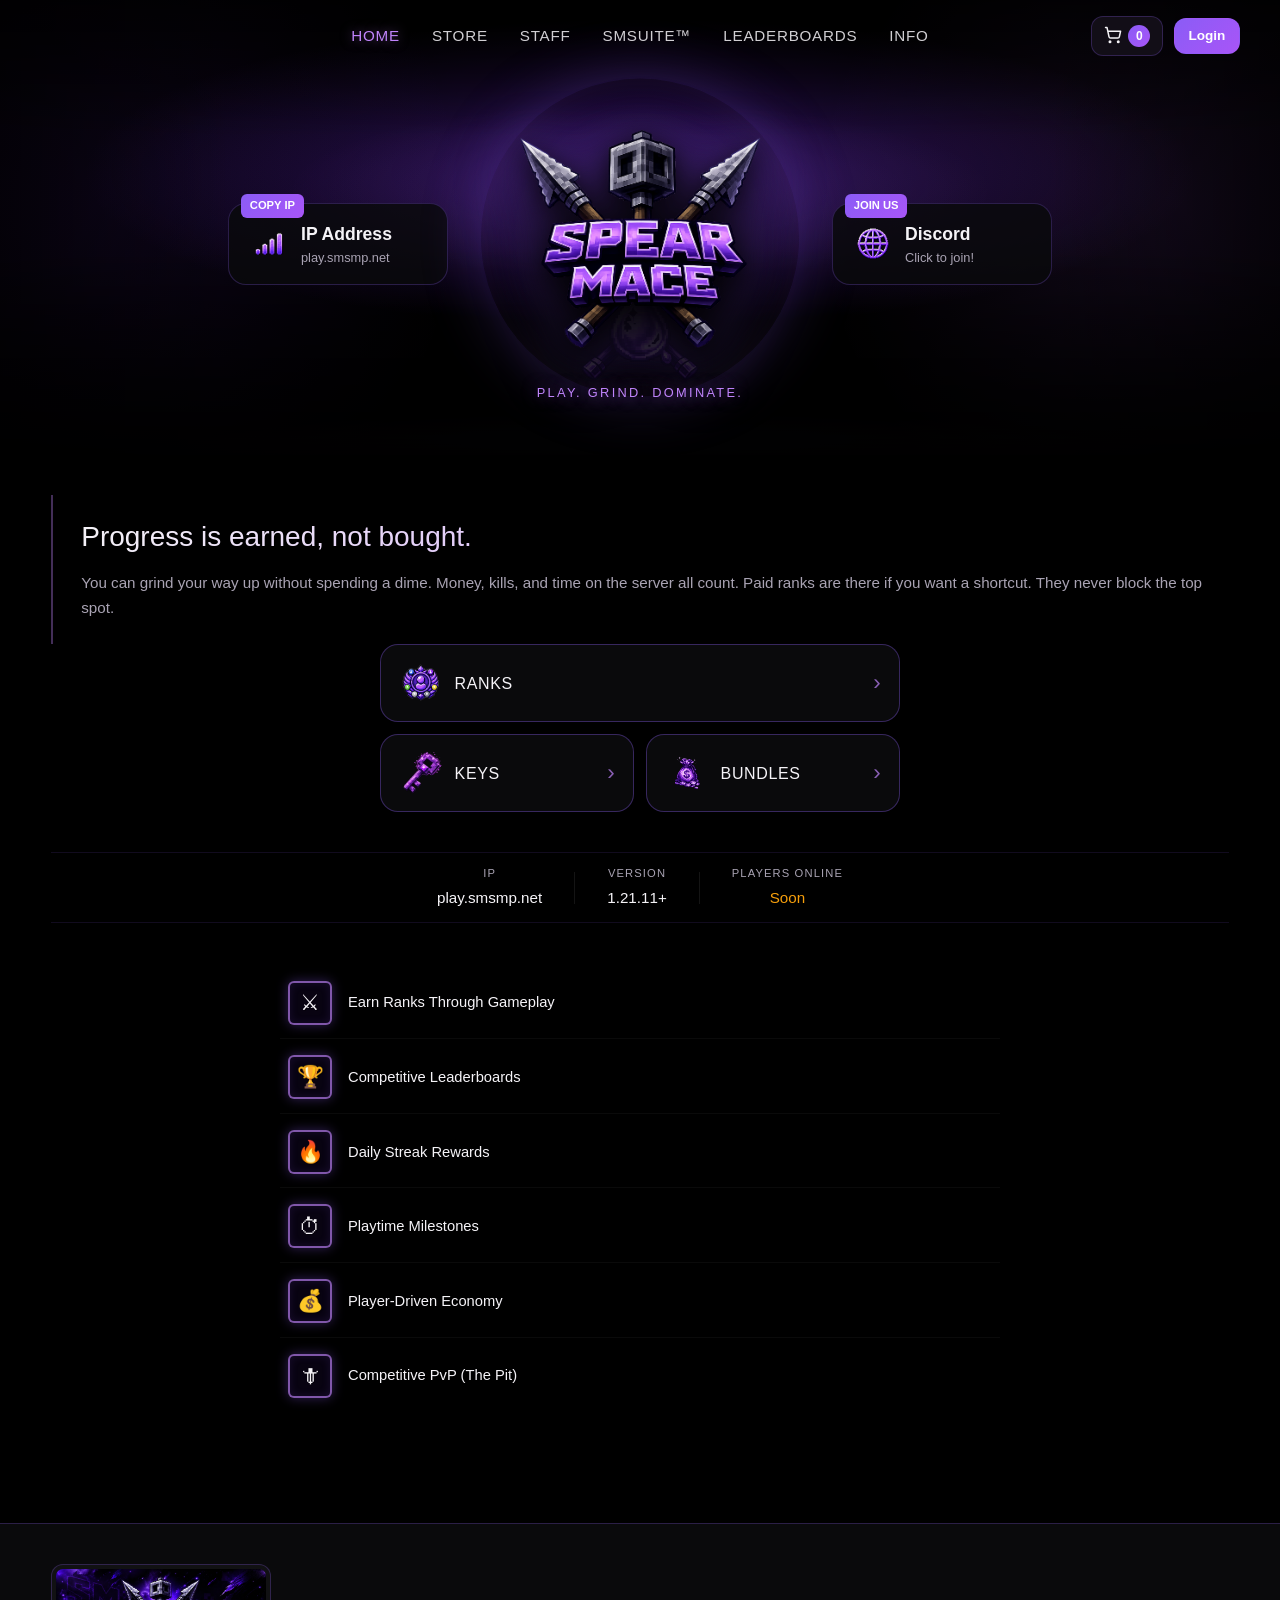
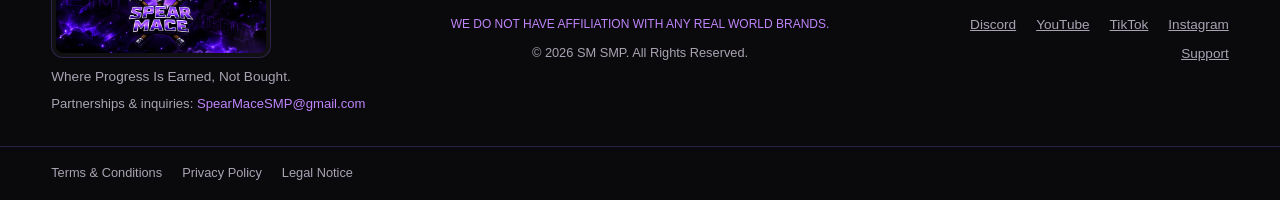
==== commit 277f868c: "V2.2.0" ====
--- a/index.html
+++ b/index.html
@@ -5,7 +5,7 @@
   <meta name="viewport" content="width=device-width, initial-scale=1.0">
   <title>SM SMP — Where Progress Is Earned, Not Bought</title>
   <meta name="description" content="Spear Mace SMP. Earn ranks through gameplay on a Minecraft server built around grinding, PvP, and a player-run economy.">
-  <meta http-equiv="Content-Security-Policy" content="default-src 'self'; script-src 'self'; style-src 'self' 'unsafe-inline' https://fonts.googleapis.com; font-src 'self' https://fonts.gstatic.com; img-src 'self' https://mc-heads.net data:; connect-src 'self' https://mc-heads.net https://fluxstore-api.spearmacesmp.workers.dev; base-uri 'self'; form-action 'self';">
+  <meta http-equiv="Content-Security-Policy" content="default-src 'self'; script-src 'self'; style-src 'self' 'unsafe-inline' https://fonts.googleapis.com; font-src 'self' https://fonts.gstatic.com; img-src 'self' https://mc-heads.net data: https://api.minecraftitems.xyz; connect-src 'self' https://mc-heads.net https://fluxstore-api.spearmacesmp.workers.dev; base-uri 'self'; form-action 'self';">
   <meta name="theme-color" content="#6d28d9">
   <meta property="og:type" content="website">
   <meta property="og:title" content="SM SMP — Where Progress Is Earned, Not Bought">
@@ -37,31 +37,44 @@
         </button>
 
         <nav class="top-nav" id="top-nav">
-          <button type="button" class="nav-link active" data-view="home">Home</button>
-          <button type="button" class="nav-link" data-view="store" data-store-cat="ranks">Store</button>
-          <button type="button" class="nav-link soon-trigger" data-soon="Leaderboards">Leaderboards</button>
-          <button type="button" class="nav-link" data-view="info">Info</button>
-          <button type="button" class="nav-link" data-view="staff">Staff</button>
+          <a href="index.html" class="nav-link">Home</a>
+          <a href="html/store.html" class="nav-link">Store</a>
+          <a href="html/staff.html" class="nav-link">Staff</a>
+          <a href="html/smsuite.html" class="nav-link">SMSuite&trade;</a>
+          <a href="html/leaderboards.html" class="nav-link">Leaderboards</a>
+          <a href="html/info.html" class="nav-link">Info</a>
         </nav>
 
         <nav class="mobile-nav hidden" id="mobile-nav">
-          <button type="button" class="nav-link active" data-view="home">Home</button>
-          <button type="button" class="nav-link" data-view="store" data-store-cat="ranks">Store</button>
-          <button type="button" class="nav-link soon-trigger" data-soon="Leaderboards">Leaderboards</button>
-          <button type="button" class="nav-link" data-view="info">Info</button>
-          <button type="button" class="nav-link" data-view="staff">Staff</button>
+          <a href="index.html" class="nav-link">Home</a>
+          <a href="html/store.html" class="nav-link">Store</a>
+          <a href="html/staff.html" class="nav-link">Staff</a>
+          <a href="html/smsuite.html" class="nav-link">SMSuite&trade;</a>
+          <a href="html/leaderboards.html" class="nav-link">Leaderboards</a>
+          <a href="html/info.html" class="nav-link">Info</a>
         </nav>
 
         <div class="hero-actions">
           <button type="button" class="cart-toggle hero-action" id="cart-toggle" aria-label="Open cart" aria-expanded="false" aria-controls="cart-panel">
-            <span class="cart-icon">🛒</span>
+            <span class="cart-icon">
+  <svg xmlns="http://www.w3.org/2000/svg" width="18" height="18" viewBox="0 0 24 24" fill="none" stroke="currentColor" stroke-width="2" stroke-linecap="round" stroke-linejoin="round" class="lucide lucide-shopping-cart">
+    <circle cx="8" cy="21" r="1"/>
+    <circle cx="19" cy="21" r="1"/>
+    <path d="M2.05 2.05h2l2.66 12.42a2 2 0 0 0 2 1.58h9.78a2 2 0 0 0 1.95-1.57l1.65-7.43H5.12"/>
+  </svg>
+</span>
             <span class="cart-count" id="cart-count">0</span>
           </button>
           <button type="button" class="btn btn-primary btn-sm" id="login-open" aria-haspopup="dialog">Login</button>
-          <button type="button" class="hero-action user-profile hidden" id="user-profile">
-            <img src="" alt="" class="user-profile-head" id="user-profile-head">
-            <span class="user-profile-name" id="user-profile-name"></span>
-          </button>
+          <div class="user-profile-container hidden" id="user-profile" style="position: relative;">
+              <button type="button" class="hero-action user-profile-btn" id="user-profile-btn" style="display: flex; align-items: center; gap: 0.6rem; padding: 0.5rem 0.8rem; font-size: 0.95rem; background: var(--bg-panel); border: 1px solid var(--border); border-radius: var(--radius); color: var(--text); cursor: pointer;">
+                <img src="" alt="" class="user-profile-head" id="user-profile-head" style="width: 24px; height: 24px; border-radius: 4px;">
+                <span class="user-profile-name" id="user-profile-name" style="font-weight: 600;"></span>
+              </button>
+              <div class="user-dropdown hidden" id="user-dropdown" style="position: absolute; top: 100%; right: 0; margin-top: 0.5rem; background: var(--bg-panel); border: 1px solid var(--border); border-radius: var(--radius); padding: 0.5rem; min-width: 100%; z-index: 100; box-shadow: var(--glow);">
+                <button type="button" class="btn btn-primary btn-sm btn-block" id="logout-btn" style="width: 100%;">Logout</button>
+              </div>
+            </div>
         </div>
       </div>
 
@@ -82,7 +95,7 @@
           <p class="hero-tagline">Play. Grind. Dominate.</p>
         </div>
 
-        <a href="https://discord.smsmp.net/" class="info-card discord-card" target="_blank" rel="noopener noreferrer">
+        <a href="https://discord.gg/qUWUjSndMW" class="info-card discord-card" target="_blank" rel="noopener noreferrer">
           <span class="card-badge badge-live">Join Us</span>
           <img src="assets/connect.webp" alt="" class="card-icon-img">
           <div class="card-body">
@@ -94,7 +107,7 @@
     </header>
 
     <main>
-      <section id="view-home" class="view active">
+<section id="view-home" class="view active">
         <div class="container">
           <blockquote class="manifesto manifesto-home">
             <p class="manifesto-lead">Progress is earned, not bought.</p>
@@ -102,26 +115,24 @@
           </blockquote>
 
           <div class="store-tiles">
-            <button type="button" class="store-tile store-tile-wide" data-view="store" data-store-cat="ranks">
+            <a href="html/store.html" class="store-tile store-tile-wide" style="text-decoration:none;">
               <img src="assets/paidranks.webp" alt="" class="store-tile-icon">
               <span class="store-tile-label">Ranks</span>
               <span class="store-tile-arrow" aria-hidden="true">›</span>
-            </button>
+            </a>
             <div class="store-tiles-row">
-              <button type="button" class="store-tile" data-view="store" data-store-cat="keys">
+              <a href="html/store.html" class="store-tile" style="text-decoration:none;">
                 <img src="assets/key.webp" alt="" class="store-tile-icon">
                 <span class="store-tile-label">Keys</span>
                 <span class="store-tile-arrow" aria-hidden="true">›</span>
-              </button>
-              <button type="button" class="store-tile" data-view="store" data-store-cat="bundles">
+              </a>
+              <a href="html/store.html" class="store-tile" style="text-decoration:none;">
                 <img src="assets/money.webp" alt="" class="store-tile-icon">
                 <span class="store-tile-label">Bundles</span>
                 <span class="store-tile-arrow" aria-hidden="true">›</span>
-              </button>
-            </div>
-          </div>
-
-
+              </a>
+            </div>
+          </div>
 
           <div class="server-stats" aria-label="Server info">
             <div class="stat">
@@ -141,148 +152,9 @@
           </div>
           <div class="advancement-list" id="feature-grid"></div>
 
-
         </div>
       </section>
-
-      <section id="view-store" class="view">
-        <div class="container store-page">
-          <aside class="store-sidebar">
-            <div class="sidebar-col sidebar-col-categories">
-              <p class="category-label">Categories</p>
-              <div class="category-dropdown" id="category-dropdown">
-                <button type="button" class="category-toggle" id="category-toggle" aria-haspopup="listbox" aria-expanded="false" aria-controls="category-wheel">
-                  <span id="category-toggle-label">Ranks</span>
-                  <span class="category-toggle-arrow" aria-hidden="true">▾</span>
-                </button>
-                <div class="category-wheel" id="category-wheel" role="listbox" hidden>
-                  <button type="button" class="wheel-item active" data-store-cat="ranks" role="option" aria-selected="true">Ranks</button>
-                  <button type="button" class="wheel-item" data-store-cat="keys" role="option" aria-selected="false">Keys</button>
-                  <button type="button" class="wheel-item" data-store-cat="bundles" role="option" aria-selected="false">Bundles</button>
-                </div>
-              </div>
-            </div>
-            <div class="sidebar-col sidebar-col-payments">
-              <p class="recent-payments-title">Recent Payments</p>
-              
-              <ul class="recent-payments-list" id="recent-payments-list">
-                <li class="recent-empty">No payments yet</li>
-              </ul>
-            </div>
-          </aside>
-
-          <div class="store-main">
-            <p class="store-intro">Pick a rank, subscription, or lifetime purchase. Perks stack as you go up the ladder.</p>
-
-            <div class="store-panel active" id="store-ranks">
-              <div class="rank-cards" id="rank-cards"></div>
-              <div class="table-section">
-                <div class="table-scroll">
-                  <table class="comparison-table" id="comparison-table">
-                    <thead></thead>
-                    <tbody></tbody>
-                  </table>
-                </div>
-                <div class="table-scroll commands-table-wrap">
-                  <div class="commands-banner">Commands</div>
-                  <table class="comparison-table kit-table" id="kit-table">
-                    <thead></thead>
-                    <tbody></tbody>
-                  </table>
-                </div>
-              </div>
-            </div>
-
-            <div class="store-panel" id="store-keys" hidden>
-              <div style="display: flex; justify-content: flex-end; margin-bottom: 1rem;">
-                <div class="keys-toggle" style="background: rgba(255, 255, 255, 0.05); padding: 0.25rem; border-radius: var(--radius); border: 1px solid rgba(255,255,255,0.1); display: flex; gap: 0.25rem;">
-                  <button type="button" class="btn btn-sm btn-primary" id="keys-single-btn" style="min-width: 80px;">1x Keys</button>
-                  <button type="button" class="btn btn-sm" id="keys-pack-btn" style="min-width: 80px; background: transparent; border: none; color: var(--text-muted); box-shadow: none;">5x Packs</button>
-                </div>
-              </div>
-              <div class="keys-grid" id="keys-grid"></div>
-            </div>
-
-            <div class="store-panel" id="store-bundles" hidden>
-              <div class="keys-grid" id="bundles-grid"></div>
-            </div>
-          </div>
-        </div>
-      </section>
-
-      <section id="view-info" class="view">
-        <div class="container page-view">
-          <div class="page-view-header">
-            <img src="assets/support.webp" alt="" class="page-view-icon">
-            <h1>Info</h1>
-          </div>
-
-          <div class="info-card-block">
-            <h3>In-Game Dash Shop</h3>
-            <p class="info-card-desc"><strong>Currency: Dashes</strong> (1 Dash / 30 seconds AFK, 10 Dashes / kill)</p>
-            <div class="dash-grid">
-              <div>
-                <h4>Keys</h4>
-                <ul class="info-list">
-                  <li><strong>Seasonal</strong> - 2,750</li>
-                  <li><strong>Ascendant</strong> - 1,250</li>
-                  <li><strong>Champion</strong> - 600</li>
-                  <li><strong>Crusader</strong> - 275</li>
-                  <li><strong>Sentinel</strong> - 100</li>
-                </ul>
-              </div>
-              <div>
-                <h4>Spawners</h4>
-                <ul class="info-list">
-                  <li><strong>Iron Golem</strong> - 50,000</li>
-                  <li><strong>Skeleton</strong> - 25,000</li>
-                  <li><strong>Cow</strong> - 12,500</li>
-                  <li><strong>Sheep</strong> - 6,000</li>
-                  <li><strong>Rabbit</strong> - 2,500</li>
-                </ul>
-              </div>
-            </div>
-          </div>
-
-          <div class="info-card-block">
-            <h3>AFK Area Rewards</h3>
-            <ul class="info-list">
-              <li><strong>Sentinel Key</strong> ≈ 50 minutes</li>
-              <li><strong>Crusader Key</strong> ≈ 2.3 hours</li>
-              <li><strong>Champion Key</strong> ≈ 5 hours</li>
-              <li><strong>Ascendant Key</strong> ≈ 10.5 hours</li>
-              <li><strong>Seasonal Key</strong> ≈ 23 hours</li>
-              <li><strong>Skeleton Spawner</strong> ≈ 208 hours</li>
-              <li><strong>Iron Golem Spawner</strong> ≈ 417 hours</li>
-            </ul>
-          </div>
-
-        </div>
-      </section>
-
-      <section id="view-staff" class="view">
-        <div class="container page-view">
-          <div class="page-view-header" style="position: relative;">
-            <img src="assets/staff.webp" alt="" class="page-view-icon" onerror="this.style.display='none'">
-            <h1>Staff Team</h1>
-          </div>
-          
-          <div id="roster-view">
-            
-
-             <div class="staff-group">
-               <div class="staff-group-header">
-                 <h2 id="roster-role-title">All Staff</h2>
-               </div>
-               <div class="staff-grid" id="roster-grid">
-                  
-               </div>
-             </div>
-          </div>
-
-        </div>
-      </section>
-    </main>
+</main>
 
     <footer class="site-footer">
       <div class="container footer-inner">
@@ -312,6 +184,7 @@
         <div class="legal-links">
           <a href="#" class="legal-text-trigger" data-template="tos-text" data-title="Terms & Conditions">Terms & Conditions</a>
           <a href="#" class="legal-text-trigger" data-template="privacy-text" data-title="Privacy Policy">Privacy Policy</a>
+          <a href="#" class="legal-text-trigger" data-template="legal-notice-text" data-title="Legal Notice">Legal Notice</a>
         </div>
       </div>
     </footer>
@@ -510,12 +383,15 @@
 - Emailing us at: SpearMaceSMP@gmail.com
 
 </template>
-  <script src="js/app.js"></script>
+  
+<template id="legal-notice-text">
+This software and its source code are the confidential and proprietary property of G660 & Vaporeon. 
+
+Unauthorized copying, modification, distribution, decompilation, or reverse engineering of this software, via any medium, is strictly prohibited without explicit written permission from the author. Misuse of our property will result in DMCA takedown and further legal action depending on severity.
+
+Copyright © 2026 G660, Vaporeon, & SMSMP™. All Rights Reserved.
+</template>
+<script src="js/app.js"></script>
 </body>
 </html>
 
-
-
-
-
-
--- a/css/styles.css
+++ b/css/styles.css
@@ -21,6 +21,12 @@
   --error: #f87171;
   --border: rgba(139, 92, 246, 0.25);
   --glow: 0 0 20px rgba(139, 92, 246, 0.35);
+  --iron: #cbd5e1;
+  --copper: #f59e0b;
+  --diamond: #38bdf8;
+  --netherite: #f43f5e;
+  --amber: #fbbf24;
+  --cyan: #22d3ee;
   --radius: 12px;
   --radius-lg: 18px;
   --font-display: 'Russo One', sans-serif;
@@ -45,7 +51,6 @@
   overflow: hidden;
 }
 
-/* Global Custom Scrollbar */
 ::-webkit-scrollbar {
   width: 10px;
   height: 10px;
@@ -352,6 +357,19 @@
   color: #000;
 }
 
+.nav-badge-soon {
+  background: var(--soon);
+  color: #000;
+  font-size: 0.55rem;
+  font-weight: 800;
+  text-transform: uppercase;
+  padding: 2px 6px;
+  border-radius: 12px;
+  margin-left: 0.4rem;
+  letter-spacing: 0.05em;
+  vertical-align: middle;
+}
+
 .badge-live {
   background: linear-gradient(135deg, var(--purple), var(--purple-mid));
   color: #fff;
@@ -1190,6 +1208,17 @@
   margin-top: 4px;
 }
 
+.staff-title-chip {
+  display: inline-block;
+  background: rgba(20, 184, 166, 0.15); 
+  color: #14b8a6;
+  padding: 2px 8px;
+  border-radius: 12px;
+  font-size: 0.75rem;
+  font-weight: 600;
+  margin-left: 6px;
+  border: 1px solid rgba(20, 184, 166, 0.3);
+}
 
 .staff-card.rank-purple { border-color: rgba(168, 85, 247, 0.4); }
 .staff-card.rank-purple:hover { box-shadow: 0 10px 25px rgba(168, 85, 247, 0.25); border-color: #a855f7; }
@@ -1239,7 +1268,6 @@
   color: var(--text-muted);
   padding-left: 1.25rem;
 }
-
 
 .cart-legal-check {
   margin-bottom: 1rem;
@@ -1812,6 +1840,10 @@
   box-shadow: var(--glow);
 }
 
+.preview-modal .modal-panel {
+  width: min(680px, 95vw);
+}
+
 .embed-modal {
   padding-top: 2rem;
 }
@@ -2585,7 +2617,6 @@
     text-align: center;
   }
 
-  
   .hero-text h1 {
     font-size: 2.5rem;
   }
@@ -2623,8 +2654,6 @@
     height: 1.25em;
   }
 }
-
-
 
 .dash-shop-accordion {
   background: var(--surface-2);
@@ -2792,7 +2821,6 @@
   width: 1em;
 }
 
-
 .pw-container {
   position: relative;
   width: 100%;
@@ -2825,3 +2853,159 @@
   }
 }
 
+  #kitsGrid, #cratesGrid {
+    max-width: calc(200px * 3 + 0.85rem * 2);
+    margin: 0 auto;
+  }
+
+  .card-grid {
+    display: flex;
+    flex-wrap: wrap;
+    justify-content: center;
+    gap: 0.85rem;
+  }
+  .kit-card {
+    position: relative;
+    background: var(--bg-panel);
+    border: 1px solid var(--border);
+    border-radius: var(--radius);
+    width: 220px;
+    max-width: 100%;
+    text-align: center;
+    padding: 1.1rem 1.1rem 1rem;
+    cursor: pointer;
+    overflow: hidden;
+    display: flex;
+    flex-direction: column;
+  }
+  .kit-card:hover {
+    transform: translateY(-3px);
+    border-color: var(--tier, var(--purple));
+    box-shadow: 0 10px 24px rgba(0,0,0,0.5);
+  }
+  .kit-emblem {
+    display: flex; align-items: center; justify-content: center;
+    margin-bottom: 0.75rem;
+    height: 50px;
+  }
+  .kit-emblem img { 
+    max-height: 50px; 
+    max-width: 130px;
+    width: auto; 
+    object-fit: contain; 
+    object-position: center; 
+    image-rendering: auto; 
+  }
+  .kit-emblem.img-missing { display: none; }
+  
+  #kits-preview > h3 {
+    text-align: left;
+    max-width: calc(200px * 3 + 0.85rem * 2 + 150px);
+    margin: 0 auto 1rem;
+    font-size: 1.6rem;
+  }
+  #crates-preview > h3 {
+    text-align: left;
+    max-width: calc(200px * 3 + 0.85rem * 2 + 180px);
+    margin: 0 auto 1rem;
+    font-size: 1.6rem;
+  }
+
+  .kit-card h3 {
+    font-family: var(--font-display);
+    font-size: 0.92rem;
+    margin-bottom: 0.3rem;
+    letter-spacing: 0.01em;
+  }
+  .kit-meta {
+    font-size: 0.76rem;
+    color: var(--text-muted);
+    margin-bottom: 0.85rem;
+  }
+  .kit-preview-btn {
+    display: block;
+    width: 100%;
+    margin-top: auto;
+    padding: 0.5rem 0;
+    font-family: var(--font-sans);
+    font-weight: 600;
+    font-size: 0.8rem;
+    letter-spacing: 0.04em;
+    text-transform: uppercase;
+    color: var(--tier, var(--purple));
+    background: transparent;
+    border: 1.5px solid var(--tier, var(--purple));
+    border-radius: 6px;
+    cursor: pointer;
+    transition: background 0.25s ease, color 0.25s ease, box-shadow 0.25s ease;
+  }
+  .kit-preview-btn:hover {
+    background: var(--tier, var(--purple));
+    color: #000;
+    box-shadow: 0 0 14px color-mix(in srgb, var(--tier, var(--purple)) 40%, transparent);
+  }
+
+  .slot-grid {
+    display: grid;
+    grid-template-columns: repeat(9, 1fr);
+    gap: 5px;
+  }
+  @media (max-width: 560px) {
+    .slot-grid { grid-template-columns: repeat(5, 1fr); }
+  }
+  .slot {
+    position: relative;
+    aspect-ratio: 1;
+    background: rgba(255,255,255,0.03);
+    border: 1px solid var(--border);
+    border-radius: 5px;
+    display: flex; align-items: center; justify-content: center;
+    cursor: pointer;
+    transition: border-color 0.12s ease, background 0.12s ease;
+  }
+  .slot:hover, .slot.pinned {
+    border-color: var(--tier, var(--purple));
+    background: color-mix(in srgb, var(--tier, var(--purple)) 10%, transparent);
+  }
+  .slot { color: var(--tier, var(--text)); }
+  .slot img { width: 72%; height: 72%; object-fit: contain; image-rendering: pixelated; }
+  .slot.img-missing { visibility: hidden; }
+  .slot .qty {
+    position: absolute;
+    bottom: 2px; right: 4px;
+    font-size: 10px;
+    font-weight: 700;
+    color: #fff;
+    text-shadow: 1px 1px 0 #000, -1px -1px 0 #000, 1px -1px 0 #000, -1px 1px 0 #000;
+  }
+  .slot.empty { cursor: default; }
+  .slot.empty:hover { border-color: var(--border); background: rgba(255,255,255,0.03); }
+
+  #tooltip {
+    position: fixed;
+    z-index: 99999;
+    background: rgba(10, 8, 16, 0.97);
+    border: 1px solid var(--purple-mid);
+    border-radius: 6px;
+    padding: 0.65rem 0.85rem;
+    font-family: var(--font-body);
+    font-size: 0.8rem;
+    max-width: 230px;
+    pointer-events: none;
+    opacity: 0;
+    transition: opacity 0.1s ease;
+    box-shadow: 0 8px 20px rgba(0,0,0,0.6);
+  }
+  #tooltip.show { opacity: 1; }
+  #tooltip .t-name { color: #6ee7f2; font-weight: 700; margin-bottom: 4px; }
+  #tooltip .t-ench { color: #6ee76e; font-size: 0.76rem; line-height: 1.5; }
+  #tooltip .t-chance { color: var(--purple-glow); font-size: 0.76rem; margin-top: 4px; }
+  #tooltip .t-qty { color: var(--text-muted); font-size: 0.72rem; margin-top: 4px; }
+  #tooltip .t-custom { color: var(--soon); font-size: 0.68rem; margin-top: 6px; font-style: italic; }
+
+  .demo-head { display: flex; align-items: baseline; justify-content: space-between; margin-bottom: 1rem; }
+  .demo-head h3 { font-family: var(--font-display); font-size: 1.05rem; }
+  .demo-head span { font-size: 0.78rem; color: var(--text-muted); }
+
+.dash-grid { display: flex !important; flex-wrap: wrap !important; justify-content: center !important; gap: 1.5rem !important; }
+.dash-card { flex: 0 1 300px; background: var(--bg-panel); border: 1px solid var(--border); border-radius: var(--radius); padding: 1.1rem; box-shadow: 0 4px 6px rgba(0,0,0,0.3); }
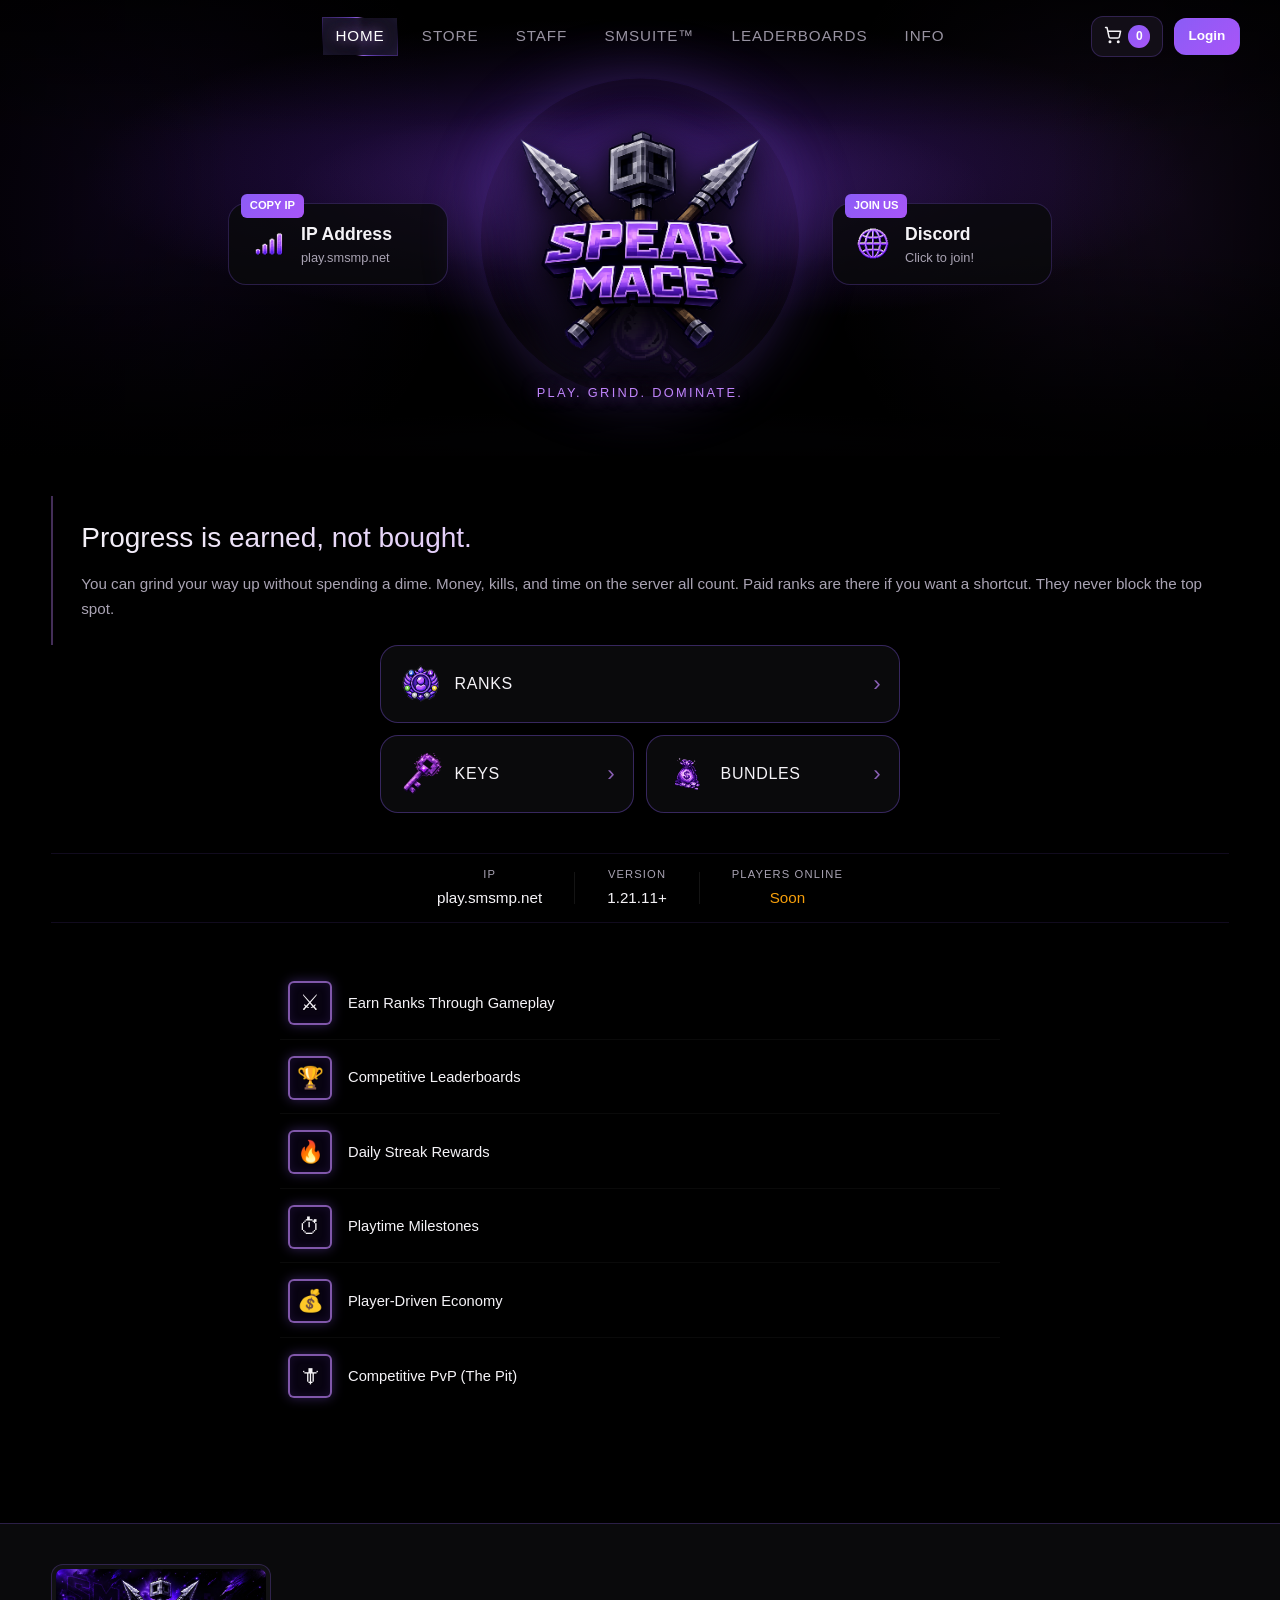
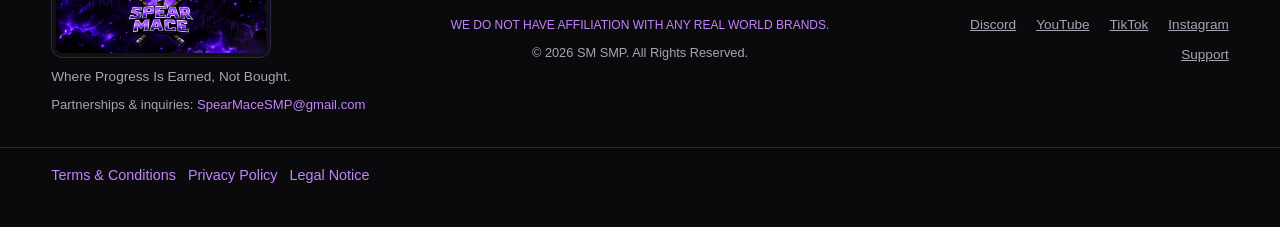
==== commit da2375e2: "V3.0.0" ====
--- a/index.html
+++ b/index.html
@@ -10,16 +10,29 @@
   <meta property="og:type" content="website">
   <meta property="og:title" content="SM SMP — Where Progress Is Earned, Not Bought">
   <meta property="og:description" content="Spear Mace SMP. Earn ranks through gameplay.">
-  <meta property="og:image" content="assets/og-image.png">
+  <meta property="og:image" content="https://smsmp.net/assets/misc/og-image.png">
   <meta name="twitter:card" content="summary_large_image">
-  <link rel="icon" href="assets/favicon.ico" sizes="32x32">
-  <link rel="icon" href="assets/favicon.svg" type="image/svg+xml">
-  <link rel="icon" href="assets/favicon-32.png" type="image/png" sizes="32x32">
-  <link rel="apple-touch-icon" href="assets/og-image.png">
+  <meta name="twitter:image" content="https://smsmp.net/assets/misc/og-image.png">
+  <meta property="og:url" content="https://smsmp.net">
+  <meta name="thumbnail" content="https://smsmp.net/assets/misc/og-image.png">
+  <link rel="icon" href="assets/misc/favicon.ico" sizes="32x32">
+  <link rel="icon" href="assets/misc/favicon.svg" type="image/svg+xml">
+  <link rel="icon" href="assets/misc/favicon-32.png" type="image/png" sizes="32x32">
+  <link rel="apple-touch-icon" href="assets/misc/og-image.png">
   <link rel="preconnect" href="https://fonts.googleapis.com">
   <link rel="preconnect" href="https://fonts.gstatic.com" crossorigin>
   <link href="https://fonts.googleapis.com/css2?family=Inter:wght@400;500;600;700&family=Russo+One&display=swap" rel="stylesheet">
   <link rel="stylesheet" href="css/styles.css">
+  <script type="application/ld+json">
+  {
+    "@context": "https://schema.org",
+    "@type": "WebSite",
+    "name": "SM SMP",
+    "url": "https://smsmp.net/",
+    "image": "https://smsmp.net/assets/misc/og-image.png",
+    "description": "Spear Mace SMP. Earn ranks through gameplay on a Minecraft server built around grinding, PvP, and a player-run economy."
+  }
+  </script>
 </head>
 <body>
   <div id="toast-container" class="toast-container" aria-live="polite"></div>
@@ -81,7 +94,7 @@
       <div class="hero-stage">
         <button type="button" class="info-card ip-card" id="ip-copy-btn">
           <span class="card-badge badge-live">Copy IP</span>
-          <img src="assets/ip.webp" alt="" class="card-icon-img">
+          <img src="assets/misc/ip.webp" alt="" class="card-icon-img">
           <div class="card-body">
             <strong>IP Address</strong>
             <span class="ip-placeholder">play.smsmp.net</span>
@@ -90,14 +103,14 @@
 
         <div class="hero-brand">
           <div class="hero-brand-ring" aria-hidden="true"></div>
-          <img src="assets/spearmace.webp" alt="" class="hero-emblem" aria-hidden="true">
-          <img src="assets/logo.webp" alt="SM SMP — Spear Mace" class="hero-logo-img">
+          <img src="assets/misc/spearmace.webp" alt="" class="hero-emblem" aria-hidden="true">
+          <img src="assets/misc/logo.webp" alt="SM SMP — Spear Mace" class="hero-logo-img">
           <p class="hero-tagline">Play. Grind. Dominate.</p>
         </div>
 
         <a href="https://discord.gg/qUWUjSndMW" class="info-card discord-card" target="_blank" rel="noopener noreferrer">
           <span class="card-badge badge-live">Join Us</span>
-          <img src="assets/connect.webp" alt="" class="card-icon-img">
+          <img src="assets/misc/connect.webp" alt="" class="card-icon-img">
           <div class="card-body">
             <strong>Discord</strong>
             <span>Click to join!</span>
@@ -116,18 +129,18 @@
 
           <div class="store-tiles">
             <a href="html/store.html" class="store-tile store-tile-wide" style="text-decoration:none;">
-              <img src="assets/paidranks.webp" alt="" class="store-tile-icon">
+              <img src="assets/misc/paidranks.webp" alt="" class="store-tile-icon">
               <span class="store-tile-label">Ranks</span>
               <span class="store-tile-arrow" aria-hidden="true">›</span>
             </a>
             <div class="store-tiles-row">
               <a href="html/store.html" class="store-tile" style="text-decoration:none;">
-                <img src="assets/key.webp" alt="" class="store-tile-icon">
+                <img src="assets/keys/ascendant_key.webp" alt="" class="store-tile-icon">
                 <span class="store-tile-label">Keys</span>
                 <span class="store-tile-arrow" aria-hidden="true">›</span>
               </a>
               <a href="html/store.html" class="store-tile" style="text-decoration:none;">
-                <img src="assets/money.webp" alt="" class="store-tile-icon">
+                <img src="assets/misc/money.webp" alt="" class="store-tile-icon">
                 <span class="store-tile-label">Bundles</span>
                 <span class="store-tile-arrow" aria-hidden="true">›</span>
               </a>
@@ -159,7 +172,7 @@
     <footer class="site-footer">
       <div class="container footer-inner">
         <div class="footer-brand">
-          <img src="assets/youtube banner.webp" alt="SM SMP" class="footer-banner-img">
+          <img src="assets/misc/youtube banner.webp" alt="SM SMP" class="footer-banner-img">
           <p class="footer-tagline">Where Progress Is Earned, Not Bought.</p>
           <p class="footer-email">Partnerships &amp; inquiries: <a href="mailto:SpearMaceSMP@gmail.com">SpearMaceSMP@gmail.com</a></p>
         </div>
@@ -236,7 +249,7 @@
     <div class="modal-backdrop" data-close-modal="legal-text-modal"></div>
     <div class="modal-panel" style="max-width: 800px; width: 90%; max-height: 90vh; display: flex; flex-direction: column;">
       <h2 id="legal-text-title" style="margin-top: 0; font-family: var(--font-display); color: var(--primary-color);"></h2>
-      <div id="legal-text-content" style="flex: 1; overflow-y: auto; background: var(--surface-1); padding: 2rem; border-radius: var(--radius); border: 1px solid rgba(255,255,255,0.05); font-family: var(--font-sans); font-size: 1.05rem; color: #d0d0d0; white-space: pre-wrap; margin-bottom: 1rem; line-height: 1.8; box-shadow: inset 0 2px 20px rgba(0,0,0,0.5);"></div>
+      <div id="legal-text-content" style="flex: 1; overflow-y: auto; overscroll-behavior: contain; background: var(--surface-1); padding: 2rem; border-radius: var(--radius); border: 1px solid rgba(255,255,255,0.05); font-family: var(--font-sans); font-size: 1.05rem; color: #d0d0d0; white-space: pre-wrap; margin-bottom: 1rem; line-height: 1.8; box-shadow: inset 0 2px 20px rgba(0,0,0,0.5);"></div>
       <div class="modal-actions" style="text-align: right;">
         <button type="button" class="btn btn-primary" data-close-modal="legal-text-modal">Close</button>
       </div>
--- a/css/styles.css
+++ b/css/styles.css
@@ -48,7 +48,14 @@
 }
 
 body.scroll-lock {
-  overflow: hidden;
+  overflow: hidden !important;
+  height: 100vh !important;
+  touch-action: none;
+}
+
+body.scroll-lock ~ *,
+html:has(body.scroll-lock) {
+  overflow: hidden !important;
 }
 
 ::-webkit-scrollbar {
@@ -280,26 +287,104 @@
   position: relative;
   z-index: 2;
   display: flex;
-  gap: 2rem;
+  gap: 0.5rem;
   flex-wrap: wrap;
   justify-content: center;
 }
+
 
 .nav-link {
   font-family: var(--font-display);
   font-size: 0.95rem;
-  letter-spacing: 0.05em;
+  letter-spacing: 0.06em;
   text-transform: uppercase;
+  color: var(--text-muted);
+  opacity: 0.9;
+  padding: 0.45rem 0.85rem;
+  border-radius: 0;
+  border: 1px solid transparent;
+  transition: all 0.3s cubic-bezier(0.2, 0, 0, 1);
+  position: relative;
+  overflow: hidden;
+  z-index: 1;
+}
+
+.nav-link:hover {
+  opacity: 1;
   color: var(--text);
-  opacity: 0.85;
-  transition: opacity 0.2s, color 0.2s, text-shadow 0.2s;
-}
-
-.nav-link:hover,
+  background: rgba(139, 92, 246, 0.05);
+  box-shadow: 0 4px 12px rgba(139, 92, 246, 0.05);
+}
+
 .nav-link.active {
   opacity: 1;
-  color: var(--purple-glow);
-  text-shadow: 0 0 12px rgba(192, 132, 252, 0.5);
+  color: #fff;
+  text-shadow: 0 0 12px rgba(192, 132, 252, 0.8), 0 0 20px rgba(192, 132, 252, 0.4);
+  background: transparent;
+  border-color: transparent;
+}
+
+/* The spinning premium dual-trail */
+.nav-link.active::before {
+  content: '';
+  position: absolute;
+  top: 50%; left: 50%;
+  width: 250%; height: 250%;
+  background: conic-gradient(
+    from 180deg,
+    transparent 20%, rgba(139, 92, 246, 0.8) 45%, var(--purple-glow) 50%,
+    transparent 50%, transparent 70%, rgba(139, 92, 246, 0.8) 95%, var(--purple-glow) 100%
+  );
+  animation: spin-trail 4s linear infinite;
+  transform-origin: center;
+  z-index: -2;
+  transform: translate(-50%, -50%);
+  filter: blur(2px);
+}
+
+/* The inner glassy core */
+.nav-link.active::after {
+  content: '';
+  position: absolute;
+  inset: 1px;
+  background: rgba(15, 15, 20, 0.92); /* Deep dark background */
+  border-radius: 0;
+  z-index: -1;
+  box-shadow: inset 0 0 24px rgba(139, 92, 246, 0.15);
+}
+
+@keyframes spin-trail {
+  from { transform: translate(-50%, -50%) rotate(0deg); }
+  to { transform: translate(-50%, -50%) rotate(360deg); }
+}
+
+/* --- SMSuite Page Navigation Override --- */
+.page-smsuite .top-nav {
+  border-bottom: 2px solid rgba(139, 92, 246, 0.8);
+  box-shadow: 0 4px 15px rgba(139, 92, 246, 0.2);
+  align-items: flex-end;
+  padding: 0 1.5rem;
+  border-radius: 0;
+}
+
+.page-smsuite .nav-link {
+  border-radius: var(--radius-lg) var(--radius-lg) 0 0;
+  margin-bottom: -2px; /* Overlaps bottom border */
+  border: 2px solid transparent;
+  padding: 0.55rem 0.85rem;
+}
+
+.page-smsuite .nav-link.active {
+  background: linear-gradient(180deg, rgba(139, 92, 246, 0.15) 0%, rgba(10, 10, 12, 1) 100%);
+  border: 2px solid rgba(139, 92, 246, 0.8);
+  border-bottom-color: rgba(10, 10, 12, 1);
+  box-shadow: 0 -4px 15px rgba(139, 92, 246, 0.2), inset 0 4px 15px rgba(139, 92, 246, 0.15);
+  z-index: 2;
+}
+
+.page-smsuite .nav-link.active::before,
+.page-smsuite .nav-link.active::after {
+  display: none; /* Hide the spinning trail on SMSuite page */
 }
 
 .hero-stage {
@@ -1820,6 +1905,7 @@
   display: grid;
   place-items: center;
   padding: 1rem;
+  overflow: hidden;
 }
 
 .modal-backdrop {
@@ -1837,6 +1923,7 @@
   width: min(480px, 94vw);
   max-height: 85vh;
   overflow-y: auto;
+  overscroll-behavior: none;
   box-shadow: var(--glow);
 }
 
@@ -2107,13 +2194,33 @@
   flex-direction: column;
   align-items: center;
   height: 100%;
+  position: relative;
   background: linear-gradient(180deg, color-mix(in srgb, var(--rank-accent) 8%, var(--bg-elevated)), var(--bg-elevated));
   border: 1px solid color-mix(in srgb, var(--rank-accent) 35%, transparent);
   border-radius: var(--radius-lg);
   padding: 1rem 0.85rem;
+  box-shadow: 0 4px 20px rgba(0, 0, 0, 0.4), 
+              0 0 15px var(--rank-glow) inset;
+  transition: transform var(--transition-bounce), box-shadow 0.3s ease, border-color 0.3s ease;
   text-align: center;
-  position: relative;
-  transition: border-color 0.2s, box-shadow 0.2s, transform 0.2s;
+  flex-shrink: 0;
+  cursor: pointer;
+}
+
+.tag-rank {
+  position: absolute; 
+  top: 0.85rem; 
+  right: 0.85rem;
+  font-size: 0.62rem; 
+  font-weight: 700; 
+  text-transform: uppercase;
+  letter-spacing: 0.05em;
+  color: var(--text-muted);
+  background: rgba(255,255,255,0.05);
+  border: 1px solid var(--border);
+  padding: 2px 7px;
+  border-radius: 20px;
+  z-index: 5;
 }
 
 .rank-card-header {
@@ -2124,11 +2231,6 @@
   flex: 1;
 }
 
-.rank-card:hover {
-  border-color: var(--rank-accent);
-  box-shadow: 0 0 22px var(--rank-glow);
-  transform: translateY(-3px);
-}
 
 .rank-featured {
   border-width: 2px;
@@ -2854,22 +2956,50 @@
 }
 
   #kitsGrid, #cratesGrid {
-    max-width: calc(200px * 3 + 0.85rem * 2);
+    max-width: calc(220px * 3 + 0.85rem * 2);
     margin: 0 auto;
   }
 
   .card-grid {
-    display: flex;
-    flex-wrap: wrap;
+    display: grid;
+    grid-template-columns: repeat(3, 220px);
     justify-content: center;
     gap: 0.85rem;
   }
+
+  /* Make the first item in each grid span all columns as a banner */
+  #kitsGrid .kit-card:first-child,
+  #cratesGrid .kit-card:first-child {
+    grid-column: 1 / -1;
+  }
+  
+  /* Give the banner emblem more room to breathe */
+  #kitsGrid .kit-card:first-child .kit-emblem,
+  #cratesGrid .kit-card:first-child .kit-emblem {
+    height: 160px;
+    margin-bottom: 1rem;
+  }
+  #kitsGrid .kit-card:first-child .kit-emblem img,
+  #cratesGrid .kit-card:first-child .kit-emblem img {
+    max-height: 160px;
+    max-width: 100%;
+    width: 100%;
+    height: 100%;
+    object-fit: contain;
+  }
+
+  /* Make the title larger for the banners */
+  #kitsGrid .kit-card:first-child h3,
+  #cratesGrid .kit-card:first-child h3 {
+    font-size: 1.35rem;
+  }
+
   .kit-card {
     position: relative;
     background: var(--bg-panel);
     border: 1px solid var(--border);
     border-radius: var(--radius);
-    width: 220px;
+    width: 100%;
     max-width: 100%;
     text-align: center;
     padding: 1.1rem 1.1rem 1rem;
@@ -3007,5 +3137,526 @@
   .demo-head h3 { font-family: var(--font-display); font-size: 1.05rem; }
   .demo-head span { font-size: 0.78rem; color: var(--text-muted); }
 
-.dash-grid { display: flex !important; flex-wrap: wrap !important; justify-content: center !important; gap: 1.5rem !important; }
-.dash-card { flex: 0 1 300px; background: var(--bg-panel); border: 1px solid var(--border); border-radius: var(--radius); padding: 1.1rem; box-shadow: 0 4px 6px rgba(0,0,0,0.3); }
+.dash-grid { display: flex !important; flex-wrap: wrap !important; justify-content: center !important; gap: 1rem !important; max-width: 900px; margin: 0 auto; }
+.dash-card { flex: 0 1 270px; background: var(--bg-panel); border: 1px solid var(--border); border-radius: var(--radius); padding: 1rem; box-shadow: 0 4px 6px rgba(0,0,0,0.3); }
+
+
+/* Legal Modal for SMSuite */
+.legal-modal-overlay {
+  position: fixed;
+  inset: 0;
+  background: rgba(0, 0, 0, 0.85); /* Solid dark overlay without blur */
+  z-index: 9999;
+  display: flex;
+  align-items: center;
+  justify-content: center;
+  opacity: 0;
+  pointer-events: none;
+  transition: opacity 0.3s ease;
+}
+
+.legal-modal-overlay.show {
+  opacity: 1;
+  pointer-events: auto;
+}
+
+.legal-modal {
+  background: #0f0f13; /* Solid dark color instead of translucent surface */
+  border: 1px solid var(--border);
+  border-radius: var(--radius-lg);
+  padding: 2rem;
+  width: min(90%, 500px);
+  box-shadow: 0 10px 30px rgba(0, 0, 0, 0.5); /* Standard deep shadow */
+  transform: translateY(20px);
+  transition: transform 0.3s cubic-bezier(0.2, 0, 0, 1);
+  position: relative;
+}
+
+.legal-modal-overlay.show .legal-modal {
+  transform: translateY(0);
+}
+
+.legal-modal h2 {
+  font-family: var(--font-display);
+  font-size: 1.5rem;
+  margin-bottom: 1rem;
+  color: #fff;
+}
+
+.legal-modal p {
+  color: var(--text-muted);
+  font-size: 0.95rem;
+  line-height: 1.5;
+  margin-bottom: 1.5rem;
+}
+
+.legal-links {
+  display: flex;
+  flex-wrap: wrap;
+  gap: 0.75rem;
+  margin-bottom: 1.5rem;
+}
+
+.legal-links a {
+  color: var(--purple-glow);
+  text-decoration: none;
+  font-weight: 500;
+  font-size: 0.9rem;
+  transition: color 0.2s;
+}
+
+.legal-links a:hover {
+  color: var(--purple);
+  text-decoration: underline;
+}
+
+.legal-checkbox-group {
+  display: flex;
+  align-items: flex-start;
+  gap: 0.75rem;
+  margin-bottom: 2rem;
+  cursor: pointer;
+}
+
+.legal-checkbox-group input {
+  appearance: none;
+  background: rgba(10, 10, 12, 0.85);
+  border: 1px solid var(--border);
+  width: 20px;
+  height: 20px;
+  border-radius: 4px;
+  cursor: pointer;
+  position: relative;
+  transition: all 0.2s;
+  flex-shrink: 0;
+  margin-top: 2px;
+}
+
+.legal-checkbox-group input:checked {
+  background: var(--purple);
+  border-color: var(--purple);
+}
+
+.legal-checkbox-group input:checked::after {
+  content: '✓';
+  position: absolute;
+  color: #fff;
+  font-size: 14px;
+  top: 50%; left: 50%;
+  transform: translate(-50%, -50%);
+}
+
+.legal-checkbox-group label {
+  color: var(--text);
+  font-size: 0.9rem;
+  line-height: 1.4;
+  cursor: pointer;
+}
+
+.legal-actions {
+  display: flex;
+  justify-content: flex-end;
+  gap: 1rem;
+}
+
+.btn-cancel {
+  background: transparent;
+  color: var(--text-muted);
+  border: none;
+  font-family: var(--font-display);
+  text-transform: uppercase;
+  letter-spacing: 0.05em;
+  cursor: pointer;
+  padding: 0.5rem 1rem;
+  transition: color 0.2s;
+}
+
+.btn-cancel:hover {
+  color: #fff;
+}
+
+.btn-continue {
+  background: var(--purple);
+  color: #fff;
+  border: none;
+  border-radius: var(--radius);
+  padding: 0.65rem 1.5rem;
+  font-family: var(--font-display);
+  text-transform: uppercase;
+  letter-spacing: 0.05em;
+  cursor: pointer;
+  opacity: 0.5;
+  pointer-events: none;
+  transition: all 0.2s;
+  box-shadow: 0 0 10px rgba(139, 92, 246, 0.2);
+}
+
+.btn-continue.enabled {
+  opacity: 1;
+  pointer-events: auto;
+}
+
+.btn-continue.enabled:hover {
+  background: var(--purple-glow);
+  box-shadow: 0 0 15px rgba(139, 92, 246, 0.4);
+}
+
+.user-profile-btn {
+  width: max-content !important;
+  max-width: none !important;
+  flex-shrink: 0;
+}
+
+.user-profile-name {
+  white-space: nowrap !important;
+  overflow: visible !important;
+  display: inline-block;
+  vertical-align: middle;
+}
+
+#cave-explorer-section h3 {
+  margin-left: 180px;
+}
+
+@media (max-width: 900px) {
+  #cave-explorer-section h3, #kits-section h3, #crates-section h3 {
+    margin-left: 0 !important;
+    text-align: center !important;
+  }
+  
+  #kitsGrid, #cratesGrid {
+    max-width: 100% !important;
+  }
+  
+  .card-grid {
+    grid-template-columns: 1fr !important;
+    justify-items: center;
+  }
+  
+  #kitsGrid .kit-card:nth-child(n+4) {
+    grid-column: 1 !important;
+  }
+  
+  .dash-grid {
+    grid-template-columns: 1fr !important;
+  }
+  
+  .dash-card {
+    width: 100% !important;
+    max-width: 320px !important;
+    margin: 0 auto;
+  }
+}
+
+/* === SM SUITE PAGE === */
+.smsuite-page {
+  max-width: 1200px;
+  margin: 4rem auto;
+  padding: 0 2rem;
+}
+.smsuite-hero {
+  text-align: center;
+  margin-bottom: 4rem;
+}
+.smsuite-hero h1 {
+  font-size: 2.5rem;
+  margin-bottom: 2rem;
+  color: #fff;
+}
+.architecture-visual {
+  display: flex;
+  align-items: center;
+  justify-content: center;
+  gap: 1.5rem;
+  margin-top: 2rem;
+  flex-wrap: wrap;
+}
+.arch-node {
+  background: rgba(139, 92, 246, 0.1);
+  border: 1px solid rgba(139, 92, 246, 0.3);
+  padding: 1rem 1.5rem;
+  border-radius: var(--radius);
+  display: flex;
+  align-items: center;
+  gap: 0.75rem;
+  color: var(--purple-glow);
+  font-family: var(--font-display);
+  box-shadow: 0 0 15px rgba(139, 92, 246, 0.1);
+}
+.arch-arrow {
+  color: rgba(255, 255, 255, 0.4);
+  font-size: 1.5rem;
+}
+.smsuite-grid-section {
+  margin-bottom: 4rem;
+}
+.smsuite-grid-section h2 {
+  font-family: var(--font-display);
+  font-size: 1.75rem;
+  margin-bottom: 1.5rem;
+  border-bottom: 1px solid var(--border);
+  padding-bottom: 0.5rem;
+  color: #fff;
+}
+.plugin-grid {
+  display: grid;
+  grid-template-columns: repeat(auto-fill, minmax(320px, 1fr));
+  gap: 1.5rem;
+}
+.plugin-card {
+  display: flex;
+  flex-direction: column;
+  background: var(--bg-panel);
+  border: 1px solid var(--border);
+  border-radius: var(--radius);
+  padding: 1.5rem;
+  text-align: left;
+  position: relative;
+  transition: all 0.3s ease;
+  cursor: pointer;
+  color: var(--text);
+  overflow: hidden;
+}
+.plugin-card:hover {
+  border-color: rgba(139, 92, 246, 0.5);
+  background: rgba(20, 15, 30, 0.6);
+  transform: translateY(-3px);
+  box-shadow: 0 8px 25px rgba(139, 92, 246, 0.15);
+}
+.plugin-card-header {
+  margin-bottom: 1rem;
+}
+.plugin-name {
+  font-family: var(--font-display);
+  font-size: 1.4rem;
+  color: var(--primary-color);
+  margin-bottom: 0.5rem;
+  transition: all 0.3s ease;
+}
+.plugin-card:hover .plugin-name {
+  text-shadow: 0 0 12px rgba(192, 132, 252, 0.8), 0 0 20px rgba(192, 132, 252, 0.4);
+  transform: translateY(-2px);
+}
+.plugin-line {
+  height: 2px;
+  width: 100%;
+  background: linear-gradient(90deg, var(--primary-color) 0%, rgba(139, 92, 246, 0.1) 100%);
+  border-radius: 2px;
+  transition: all 0.3s ease;
+  opacity: 0.6;
+}
+.plugin-card:hover .plugin-line {
+  background: linear-gradient(90deg, var(--primary-color) 0%, rgba(139, 92, 246, 0.4) 100%);
+  opacity: 1;
+}
+.plugin-body {
+  flex: 1;
+  margin-bottom: 1.5rem;
+}
+.plugin-tagline {
+  font-size: 0.95rem;
+  line-height: 1.5;
+  color: var(--text-muted);
+}
+.plugin-footer {
+  display: flex;
+  justify-content: space-between;
+  align-items: flex-end;
+  font-size: 0.85rem;
+  font-family: var(--font-mono);
+  margin-top: auto;
+  border-top: 1px solid rgba(255, 255, 255, 0.05);
+  padding-top: 1rem;
+}
+.plugin-expand-hint {
+  color: rgba(139, 92, 246, 0.7);
+  text-transform: uppercase;
+  letter-spacing: 0.05em;
+  font-size: 0.75rem;
+  transition: color 0.2s;
+}
+.plugin-card:hover .plugin-expand-hint {
+  color: var(--primary-color);
+}
+.plugin-version {
+  color: rgba(255, 255, 255, 0.3);
+}
+
+/* Coming Soon overrides */
+.coming-soon-card {
+  opacity: 0.6;
+  cursor: default;
+}
+.coming-soon-card:hover {
+  transform: none;
+  border-color: var(--border);
+  background: var(--bg-panel);
+  box-shadow: none;
+}
+.coming-soon-card:hover .plugin-name {
+  text-shadow: none;
+  transform: none;
+}
+.coming-soon-card:hover .plugin-line {
+  background: linear-gradient(90deg, var(--primary-color) 0%, rgba(139, 92, 246, 0.1) 100%);
+  opacity: 0.6;
+}
+.coming-soon-card:hover .plugin-expand-hint {
+  color: rgba(139, 92, 246, 0.7);
+}
+
+.smsuite-footer-credits {
+  text-align: center;
+  margin-top: 5rem;
+  padding-top: 2rem;
+  border-top: 1px solid var(--border);
+  color: var(--text-muted);
+  font-size: 0.9rem;
+}
+
+/* SMSuite Modal Typography Overrides */
+.smsuite-modal-panel {
+  max-width: 850px;
+  width: 95%;
+  max-height: 85vh;
+  display: flex;
+  flex-direction: column;
+  padding: 2rem;
+}
+.smsuite-modal-title {
+  color: var(--primary-color);
+  font-family: var(--font-display);
+  font-size: 2rem;
+  margin-bottom: 0.5rem;
+  margin-top: 0;
+}
+.smsuite-modal-content {
+  flex: 1;
+  overflow-y: auto;
+  padding-right: 1rem;
+  color: #d1d5db;
+  line-height: 1.6;
+}
+.smsuite-modal-content h3 {
+  font-family: var(--font-display);
+  color: #fff;
+  margin-top: 2rem;
+  margin-bottom: 1rem;
+  font-size: 1.3rem;
+  border-bottom: 1px solid rgba(255, 255, 255, 0.1);
+  padding-bottom: 0.3rem;
+}
+.smsuite-modal-content h3:first-child {
+  margin-top: 0;
+}
+.smsuite-modal-content p {
+  margin-bottom: 1rem;
+}
+.smsuite-modal-content ul {
+  padding-left: 1.5rem;
+  margin-bottom: 1.5rem;
+}
+.smsuite-modal-content li {
+  margin-bottom: 0.5rem;
+}
+.smsuite-modal-content code {
+  background: rgba(0, 0, 0, 0.3);
+  padding: 0.2rem 0.4rem;
+  border-radius: 4px;
+  font-family: var(--font-mono);
+  font-size: 0.9em;
+  color: var(--purple-glow);
+  border: 1px solid rgba(139, 92, 246, 0.2);
+}
+
+/* === LEADERBOARDS PAGE === */
+.leaderboards-grid {
+  display: grid;
+  grid-template-columns: repeat(3, 1fr);
+  gap: 2rem;
+}
+
+@media (max-width: 1100px) {
+  .leaderboards-grid {
+    grid-template-columns: repeat(2, 1fr);
+  }
+}
+
+@media (max-width: 768px) {
+  .leaderboards-grid {
+    grid-template-columns: 1fr;
+  }
+}
+
+.leaderboard-card {
+  background: var(--surface-1); /* Very dark background */
+  border: 1px solid rgba(139, 92, 246, 0.3); /* Subtle purple outline */
+  border-radius: var(--radius);
+  padding: 1.5rem;
+  box-shadow: 0 10px 30px rgba(0, 0, 0, 0.3);
+}
+
+.lb-header {
+  margin-bottom: 1.25rem;
+  padding-bottom: 0.75rem;
+  border-bottom: 1px solid rgba(255, 255, 255, 0.05);
+}
+
+.lb-header h3 {
+  font-family: var(--font-display);
+  font-size: 1.25rem;
+  font-weight: 700;
+  color: #fff;
+  margin: 0;
+}
+
+.lb-list {
+  list-style: none;
+  padding: 0;
+  margin: 0;
+  display: flex;
+  flex-direction: column;
+  gap: 0.5rem; /* Spacing between the blocks */
+}
+
+.lb-list li {
+  display: flex;
+  align-items: center;
+  background: rgba(255, 255, 255, 0.03); /* Lighter block background */
+  padding: 0.75rem 1rem;
+  border-radius: 6px;
+  font-family: var(--font-sans);
+  color: #ccc;
+}
+
+.lb-pos {
+  width: 28px;
+  font-weight: 700;
+  color: rgba(255, 255, 255, 0.3);
+  font-family: var(--font-mono);
+}
+
+.lb-name {
+  flex: 1;
+  font-weight: 600;
+}
+
+.lb-score {
+  font-weight: 600;
+  color: rgba(255, 255, 255, 0.7);
+  text-align: right;
+  font-family: var(--font-mono);
+}
+
+/* Top 3 styling highlights */
+.lb-rank-1 .lb-pos { color: #FFD700; text-shadow: 0 0 10px rgba(255, 215, 0, 0.3); }
+.lb-rank-1 .lb-name { color: #FFD700; }
+.lb-rank-1 .lb-score { color: #FFD700; }
+
+.lb-rank-2 .lb-pos { color: #C0C0C0; }
+.lb-rank-2 .lb-name { color: #C0C0C0; }
+.lb-rank-2 .lb-score { color: #C0C0C0; }
+
+.lb-rank-3 .lb-pos { color: #CD7F32; }
+.lb-rank-3 .lb-name { color: #CD7F32; }
+.lb-rank-3 .lb-score { color: #CD7F32; }
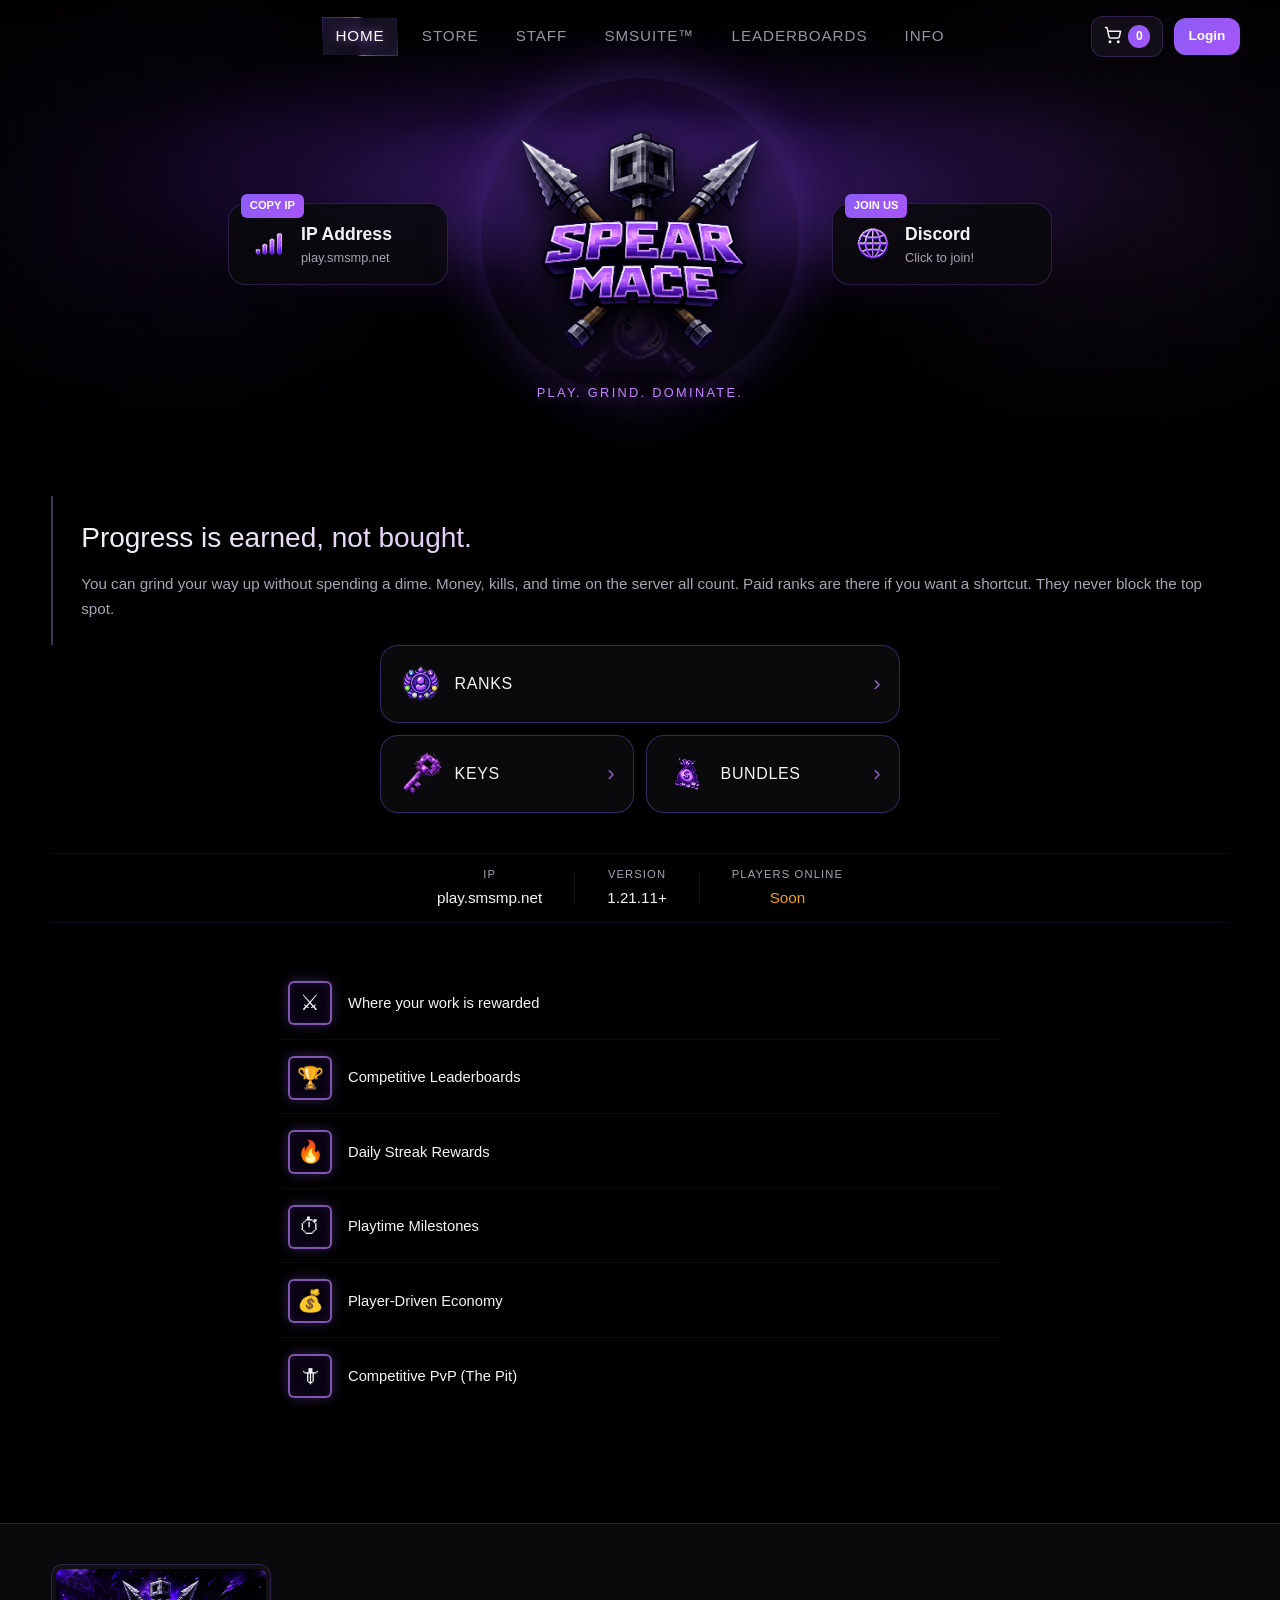
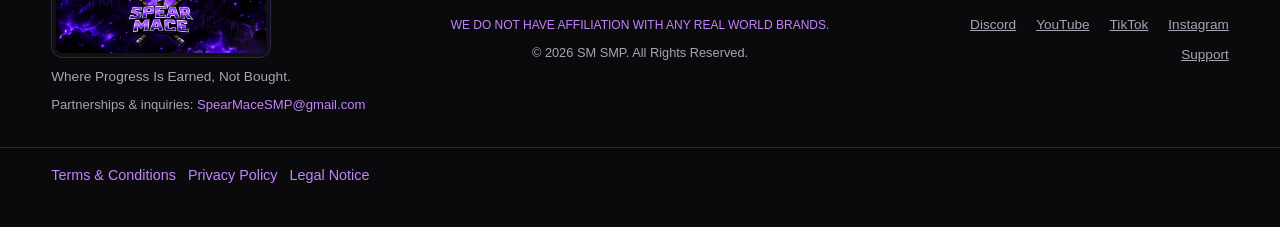
==== commit bfd4992e: "V3.2.0" ====
--- a/index.html
+++ b/index.html
@@ -4,33 +4,33 @@
   <meta charset="UTF-8">
   <meta name="viewport" content="width=device-width, initial-scale=1.0">
   <title>SM SMP — Where Progress Is Earned, Not Bought</title>
-  <meta name="description" content="Spear Mace SMP. Earn ranks through gameplay on a Minecraft server built around grinding, PvP, and a player-run economy.">
-  <meta http-equiv="Content-Security-Policy" content="default-src 'self'; script-src 'self'; style-src 'self' 'unsafe-inline' https://fonts.googleapis.com; font-src 'self' https://fonts.gstatic.com; img-src 'self' https://mc-heads.net data: https://api.minecraftitems.xyz; connect-src 'self' https://mc-heads.net https://fluxstore-api.spearmacesmp.workers.dev; base-uri 'self'; form-action 'self';">
+  <meta name="description" content="Spear Mace SMP. Where your work is rewarded on a Minecraft server built around grinding, PvP, and a player-run economy.">
+  <meta http-equiv="Content-Security-Policy" content="default-src 'self'; script-src 'self'; style-src 'self' 'unsafe-inline' https://fonts.googleapis.com; font-src 'self' https://fonts.gstatic.com; img-src 'self' https://mc-heads.net data: https://api.minecraftitems.xyz; connect-src 'self' https://mc-heads.net https://fluxstore-api.spearmacesmp.workers.dev https://discord.com https://ipinfo.io; base-uri 'self'; form-action 'self';">
   <meta name="theme-color" content="#6d28d9">
   <meta property="og:type" content="website">
   <meta property="og:title" content="SM SMP — Where Progress Is Earned, Not Bought">
-  <meta property="og:description" content="Spear Mace SMP. Earn ranks through gameplay.">
-  <meta property="og:image" content="https://smsmp.net/assets/misc/og-image.png">
+  <meta property="og:description" content="Spear Mace SMP. Where your work is rewarded.">
+  <meta property="og:image" content="https://smsmp.net/assets/smsuite/spearmace.png">
   <meta name="twitter:card" content="summary_large_image">
-  <meta name="twitter:image" content="https://smsmp.net/assets/misc/og-image.png">
+  <meta name="twitter:image" content="https://smsmp.net/assets/smsuite/spearmace.png">
   <meta property="og:url" content="https://smsmp.net">
-  <meta name="thumbnail" content="https://smsmp.net/assets/misc/og-image.png">
+  <meta name="thumbnail" content="https://smsmp.net/assets/smsuite/spearmace.png">
   <link rel="icon" href="assets/misc/favicon.ico" sizes="32x32">
   <link rel="icon" href="assets/misc/favicon.svg" type="image/svg+xml">
   <link rel="icon" href="assets/misc/favicon-32.png" type="image/png" sizes="32x32">
-  <link rel="apple-touch-icon" href="assets/misc/og-image.png">
+  <link rel="apple-touch-icon" href="assets/smsuite/spearmace.png">
   <link rel="preconnect" href="https://fonts.googleapis.com">
   <link rel="preconnect" href="https://fonts.gstatic.com" crossorigin>
   <link href="https://fonts.googleapis.com/css2?family=Inter:wght@400;500;600;700&family=Russo+One&display=swap" rel="stylesheet">
-  <link rel="stylesheet" href="css/styles.css">
+  <link rel="stylesheet" href="css/styles.css?v=5">
   <script type="application/ld+json">
   {
     "@context": "https://schema.org",
     "@type": "WebSite",
     "name": "SM SMP",
     "url": "https://smsmp.net/",
-    "image": "https://smsmp.net/assets/misc/og-image.png",
-    "description": "Spear Mace SMP. Earn ranks through gameplay on a Minecraft server built around grinding, PvP, and a player-run economy."
+    "image": "https://smsmp.net/assets/smsuite/spearmace.png",
+    "description": "Spear Mace SMP. Where your work is rewarded on a Minecraft server built around grinding, PvP, and a player-run economy."
   }
   </script>
 </head>
@@ -53,7 +53,7 @@
           <a href="index.html" class="nav-link">Home</a>
           <a href="html/store.html" class="nav-link">Store</a>
           <a href="html/staff.html" class="nav-link">Staff</a>
-          <a href="html/smsuite.html" class="nav-link">SMSuite&trade;</a>
+            <a href="html/smsuite.html" class="nav-link">SMSuite&trade;</a>
           <a href="html/leaderboards.html" class="nav-link">Leaderboards</a>
           <a href="html/info.html" class="nav-link">Info</a>
         </nav>
@@ -62,7 +62,7 @@
           <a href="index.html" class="nav-link">Home</a>
           <a href="html/store.html" class="nav-link">Store</a>
           <a href="html/staff.html" class="nav-link">Staff</a>
-          <a href="html/smsuite.html" class="nav-link">SMSuite&trade;</a>
+            <a href="html/smsuite.html" class="nav-link">SMSuite&trade;</a>
           <a href="html/leaderboards.html" class="nav-link">Leaderboards</a>
           <a href="html/info.html" class="nav-link">Info</a>
         </nav>
@@ -172,7 +172,7 @@
     <footer class="site-footer">
       <div class="container footer-inner">
         <div class="footer-brand">
-          <img src="assets/misc/youtube banner.webp" alt="SM SMP" class="footer-banner-img">
+          <img src="assets/misc/youtube%20banner.webp" alt="SM SMP" class="footer-banner-img">
           <p class="footer-tagline">Where Progress Is Earned, Not Bought.</p>
           <p class="footer-email">Partnerships &amp; inquiries: <a href="mailto:SpearMaceSMP@gmail.com">SpearMaceSMP@gmail.com</a></p>
         </div>
@@ -283,7 +283,7 @@
   <template id="tos-text">
 Terms of Service for SM SMP
 
-Last Updated: July 30, 2026
+Last Updated: August 13, 2026
 
 Welcome to SM SMP (the "Server," "we," "us," or "our"). These Terms of Service ("Terms") govern your access to and use of our Minecraft server located at play.smsmp.net, our website located at smsmp.net, our webstore located at smsmp.fluxstore.net, and our Discord community at discord.smsmp.net (collectively, the "Services").
 
@@ -319,24 +319,34 @@
 7. ACCOUNT SECURITY & PLAYER ISSUES
 You are entirely responsible for maintaining the confidentiality and security of your Minecraft account and Discord account. SM SMP is not responsible for any loss of services caused by player-side issues, including but not limited to lost access to your account, forgotten passwords, or compromised accounts. We will not refund, reimburse, restore, or transfer ranks, items, or stats lost due to any such issues.
 
-8. SERVER AVAILABILITY AND DATA RETENTION
-8.1. Uptime: We strive to provide a continuous and stable experience, but we do not guarantee uninterrupted access. The Server may experience downtime for maintenance, updates, or unforeseen technical failures.
-
-9. DISCLAIMER OF WARRANTIES
+8. DISCORD ACCOUNT LINKING & SECURITY
+By playing on SpearMace SMP, you are obligated to link your Minecraft account to our official Discord server. This requirement ensures seamless communication, enables you to receive subscription and role updates, and helps keep our community secure.
+
+8.1. How Our Secure Linking Works (SMFluxBridge): We take your account security very seriously. You may have seen scam servers that claim to link your game to Discord by asking for your email address and then sending you a fake "verification code" to steal your Microsoft/Minecraft account. 
+This is NOT how SpearMace works. Our system will NEVER ask for your email, password, or any personal information. 
+The entire process is handled safely through our custom SMFluxBridge system:
+1. You generate a secure, single-use, short-lived code directly in-game.
+2. You provide that code in Discord using the needed command (/discordlink).
+3. No email, password, or third-party website is ever required or requested.
+This guarantees that your account remains 100% safe and entirely under your control at all times.
+
+9. SERVER AVAILABILITY AND DATA RETENTION
+9.1. Uptime: We strive to provide a continuous and stable experience, but we do not guarantee uninterrupted access. The Server may experience downtime for maintenance, updates, or unforeseen technical failures.
+
+10. DISCLAIMER OF WARRANTIES
 THE SERVICES ARE PROVIDED ON AN "AS IS" AND "AS AVAILABLE" BASIS WITHOUT ANY WARRANTIES OF ANY KIND, EITHER EXPRESS OR IMPLIED. WE DISCLAIM ALL WARRANTIES, INCLUDING MERCHANTABILITY, FITNESS FOR A PARTICULAR PURPOSE, AND NON-INFRINGEMENT. WE DO NOT WARRANT THAT THE SERVICES WILL BE ERROR-FREE, SECURE, OR FREE FROM VIRUSES OR OTHER HARMFUL COMPONENTS.
 
-10. LIMITATION OF LIABILITY
+11. LIMITATION OF LIABILITY
 TO THE MAXIMUM EXTENT PERMITTED BY LAW, IN NO EVENT SHALL SM SMP, ITS OWNERS, ADMINISTRATORS, OR STAFF BE LIABLE FOR ANY INDIRECT, INCIDENTAL, SPECIAL, CONSEQUENTIAL, OR PUNITIVE DAMAGES (INCLUDING LOSS OF PROFITS, DATA, OR USE) ARISING OUT OF OR IN CONNECTION WITH YOUR USE OF THE SERVICES, EVEN IF ADVISED OF THE POSSIBILITY OF SUCH DAMAGES.
 
-11. INDEMNIFICATION
+12. INDEMNIFICATION
 You agree to indemnify, defend, and hold harmless SM SMP and its staff from any claims, liabilities, damages, losses, and expenses (including legal fees) arising from your use of the Services or your violation of these Terms.
 
-12. MODIFICATION OF TERMS
+13. MODIFICATION OF TERMS
 We reserve the right to modify or replace these Terms at any time. Material changes will be communicated via our Discord announcements or website. Your continued use of the Services after any changes constitutes acceptance of the new Terms.
 
-13. CONTACT INFORMATION
+14. CONTACT INFORMATION
 If you have any questions regarding these Terms, please contact us by creating a support ticket in our Discord (discord.smsmp.net) or by emailing SpearMaceSMP@gmail.com for business inquires.
-
 </template>
   <template id="privacy-text">
 Privacy Policy for SM SMP
@@ -404,7 +414,6 @@
 
 Copyright © 2026 G660, Vaporeon, & SMSMP™. All Rights Reserved.
 </template>
-<script src="js/app.js"></script>
+  <script src="js/app.js?v=9" defer></script>
 </body>
 </html>
-
--- a/css/styles.css
+++ b/css/styles.css
@@ -2962,7 +2962,9 @@
 
   .card-grid {
     display: grid;
-    grid-template-columns: repeat(3, 220px);
+    grid-template-columns: repeat(auto-fit, minmax(200px, 1fr));
+    max-width: 800px;
+    margin: 0 auto;
     justify-content: center;
     gap: 0.85rem;
   }
@@ -3138,7 +3140,7 @@
   .demo-head span { font-size: 0.78rem; color: var(--text-muted); }
 
 .dash-grid { display: flex !important; flex-wrap: wrap !important; justify-content: center !important; gap: 1rem !important; max-width: 900px; margin: 0 auto; }
-.dash-card { flex: 0 1 270px; background: var(--bg-panel); border: 1px solid var(--border); border-radius: var(--radius); padding: 1rem; box-shadow: 0 4px 6px rgba(0,0,0,0.3); }
+.dash-card { flex: 0 1 200px; background: var(--bg-panel); border: 1px solid var(--border); border-radius: var(--radius); padding: 1rem; box-shadow: 0 4px 6px rgba(0,0,0,0.3); }
 
 
 /* Legal Modal for SMSuite */
@@ -3487,6 +3489,28 @@
   opacity: 0.6;
   cursor: default;
 }
+
+/* Original dark transparent SMSuite buttons */
+.smsuite-locked-card {
+  opacity: 0.6;
+  background: rgba(10, 5, 20, 0.3) !important;
+  border-color: rgba(139, 92, 246, 0.2) !important;
+  pointer-events: none;
+  cursor: default;
+  box-shadow: none !important;
+}
+.smsuite-locked-card .card-badge {
+  background: rgba(139, 92, 246, 0.15) !important;
+  color: rgba(255, 255, 255, 0.4) !important;
+}
+
+.smsuite-smai-row {
+  display: flex;
+  justify-content: center;
+  margin-top: 1rem;
+  position: relative;
+  z-index: 2;
+}
 .coming-soon-card:hover {
   transform: none;
   border-color: var(--border);
@@ -3660,3 +3684,157 @@
 .lb-rank-3 .lb-pos { color: #CD7F32; }
 .lb-rank-3 .lb-name { color: #CD7F32; }
 .lb-rank-3 .lb-score { color: #CD7F32; }
+
+/* --- SMSuite Top Nav Popup & Mobile Fixes --- */
+@media (min-width: 901px) {
+  .top-nav .nav-link.page-smsuite {
+    position: absolute;
+    top: -12px;
+    right: 0;
+    width: 30px;
+    height: 4px;
+    padding: 0 !important;
+    border-radius: 4px;
+    background: var(--purple-glow) !important;
+    border: none !important;
+    box-shadow: 0 0 10px rgba(168,85,247,0.8);
+    overflow: hidden;
+    transition: all 0.3s cubic-bezier(0.4, 0, 0.2, 1);
+  }
+  .top-nav .nav-link.page-smsuite .glow-text {
+    opacity: 0;
+    transition: opacity 0.2s;
+  }
+  .top-nav .nav-link.page-smsuite:hover {
+    top: -45px;
+    width: 120px;
+    height: auto;
+    padding: 0.5rem 1rem !important;
+    background: rgba(10, 10, 12, 0.95) !important;
+    border: 1px solid var(--purple-glow) !important;
+  }
+  .top-nav .nav-link.page-smsuite:hover .glow-text {
+    opacity: 1;
+  }
+}
+/* Fix Mobile Nav Spinning Trail */
+.mobile-nav .nav-link.active::before,
+.mobile-nav .nav-link.active::after,
+.mobile-nav .page-smsuite::before,
+.mobile-nav .page-smsuite::after {
+  display: none !important;
+  animation: none !important;
+}
+.mobile-nav .page-smsuite {
+  box-shadow: none !important;
+  border: none !important;
+  background: transparent !important;
+}
+
+.plugin-card:hover .card-hero-img { transform: scale(1.05) !important; }
+
+
+
+
+@media (min-width: 901px) {
+  .nav-staff-wrapper .page-smsuite {
+    position: absolute;
+    top: -15px;
+    left: 50%;
+    transform: translateX(-50%);
+    width: 30px;
+    height: 4px;
+    padding: 0 !important;
+    border-radius: 4px;
+    background: var(--purple-glow) !important;
+    border: none !important;
+    box-shadow: 0 0 10px rgba(168,85,247,0.8);
+    overflow: hidden;
+    transition: all 0.3s cubic-bezier(0.4, 0, 0.2, 1);
+    z-index: 10;
+  }
+  .nav-staff-wrapper .page-smsuite .glow-text {
+    opacity: 0;
+    transition: opacity 0.2s;
+  }
+  .nav-staff-wrapper .page-smsuite:hover {
+    top: -50px;
+    width: 120px;
+    height: auto;
+    padding: 0.5rem 1rem !important;
+    background: rgba(10, 10, 12, 0.95) !important;
+    border: 1px solid var(--purple-glow) !important;
+  }
+  .nav-staff-wrapper .page-smsuite:hover .glow-text {
+    opacity: 1;
+  }
+}
+
+
+
+
+
+@media (min-width: 901px) {
+  .nav-staff-wrapper a[href*="smsuite.html"] {
+    position: absolute !important;
+    top: -15px !important;
+    left: 50% !important;
+    transform: translateX(-50%) !important;
+    width: 30px !important;
+    height: 4px !important;
+    padding: 0 !important;
+    border-radius: 4px !important;
+    background: var(--purple-glow) !important;
+    border: none !important;
+    box-shadow: 0 0 10px rgba(168,85,247,0.8) !important;
+    overflow: hidden !important;
+    transition: all 0.3s cubic-bezier(0.4, 0, 0.2, 1) !important;
+    z-index: 10 !important;
+    color: transparent !important;
+  }
+  .nav-staff-wrapper a[href*="smsuite.html"]:hover {
+    top: -50px !important;
+    width: 140px !important;
+    height: auto !important;
+    padding: 0.5rem 1rem !important;
+    background: rgba(10, 10, 12, 0.95) !important;
+    border: 1px solid var(--purple-glow) !important;
+    color: var(--text) !important;
+  }
+}
+
+
+
+
+
+@media (min-width: 901px) {
+  .nav-staff-wrapper a[href*="smsuite.html"] {
+    position: absolute !important;
+    top: 100% !important;
+    margin-top: 5px !important;
+    left: 50% !important;
+    transform: translateX(-50%) !important;
+    width: 30px !important;
+    height: 4px !important;
+    padding: 0 !important;
+    border-radius: 4px !important;
+    background: var(--purple-glow) !important;
+    border: none !important;
+    box-shadow: 0 0 10px rgba(168,85,247,0.8) !important;
+    overflow: hidden !important;
+    transition: all 0.3s cubic-bezier(0.4, 0, 0.2, 1) !important;
+    z-index: 100 !important;
+    color: transparent !important;
+    display: flex !important;
+    align-items: center !important;
+    justify-content: center !important;
+  }
+  .nav-staff-wrapper a[href*="smsuite.html"]:hover {
+    width: 140px !important;
+    height: 40px !important;
+    padding: 0.5rem 1rem !important;
+    background: rgba(10, 10, 12, 0.95) !important;
+    border: 1px solid var(--purple-glow) !important;
+    color: var(--text) !important;
+  }
+}
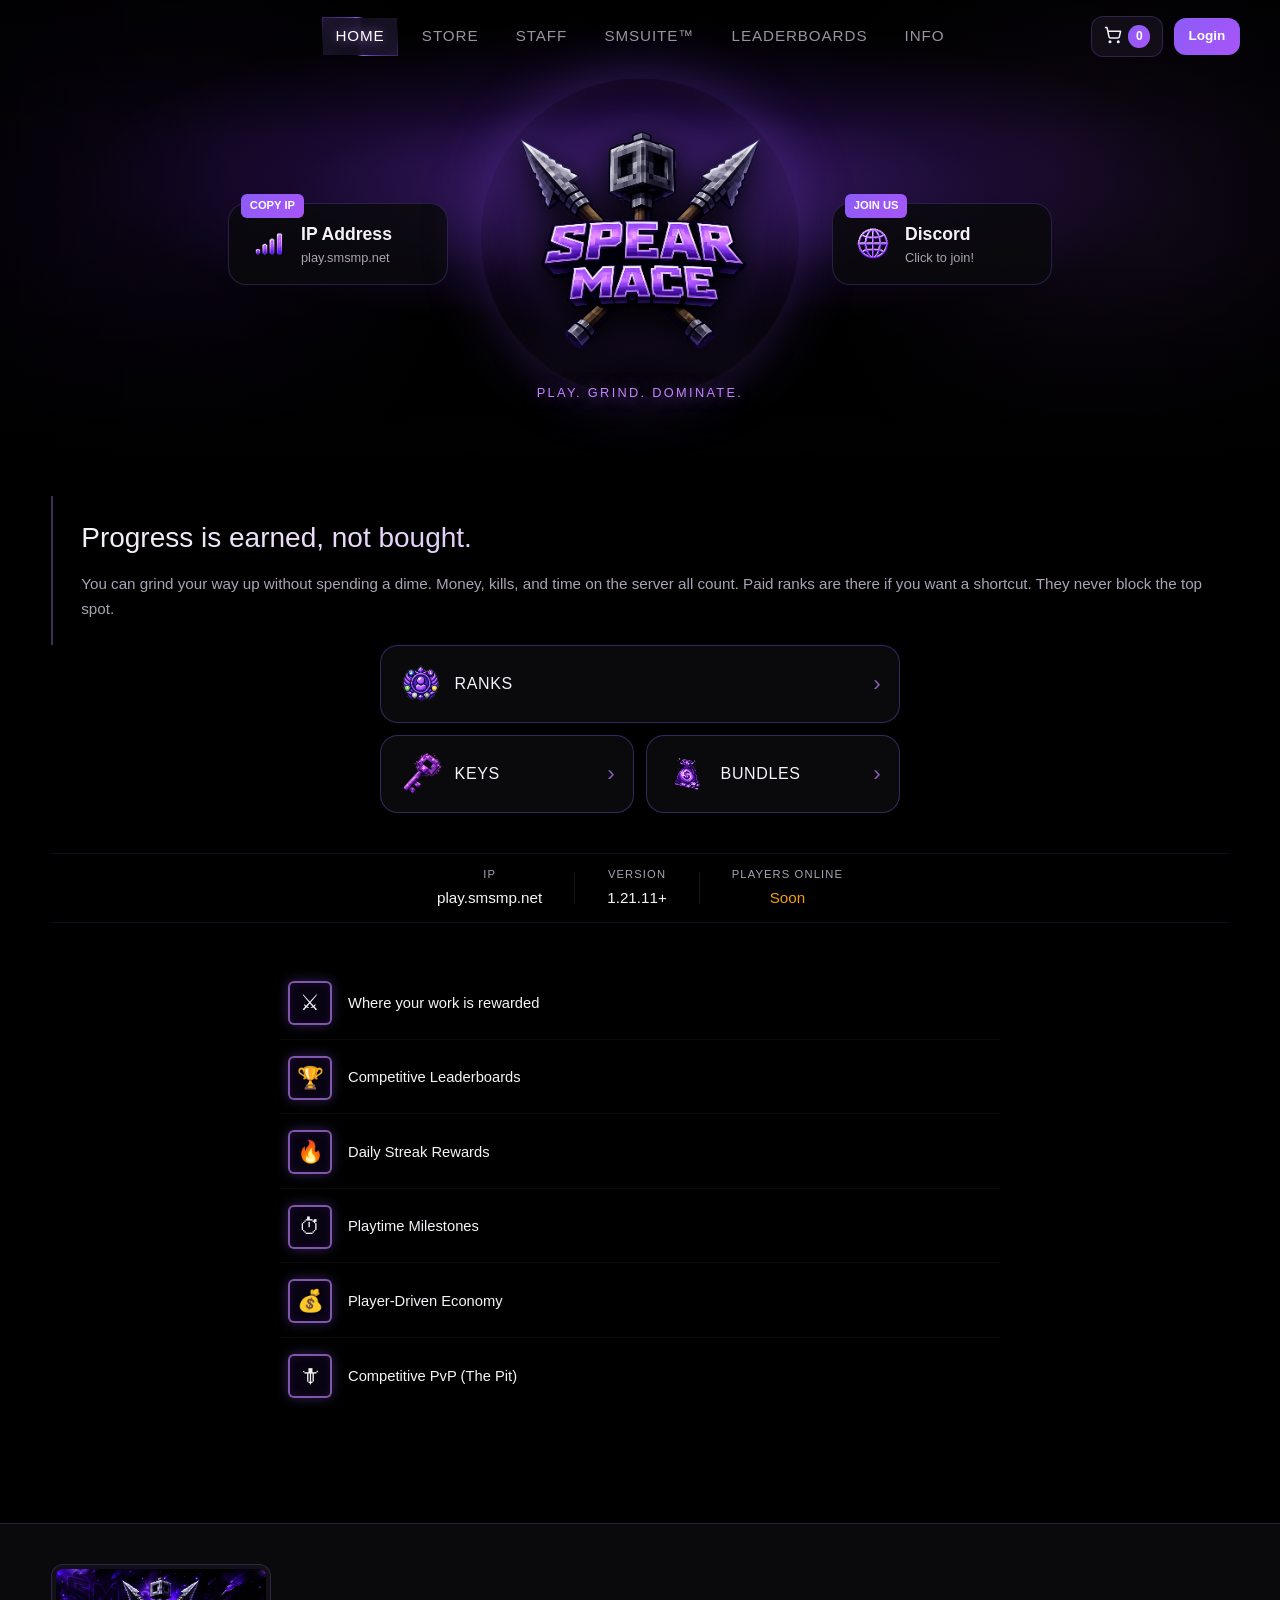
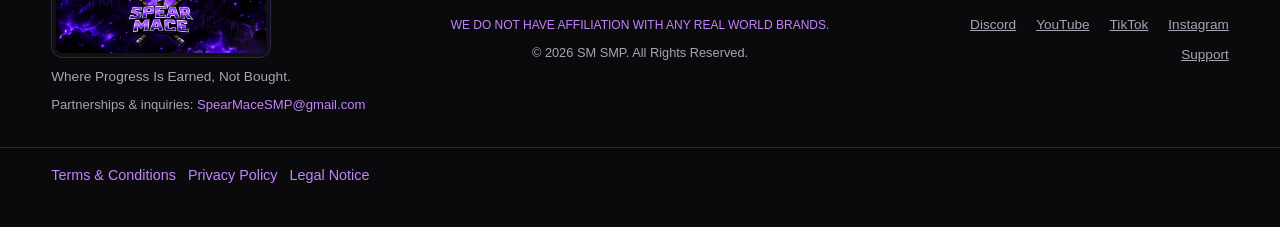
==== commit a6af90da: "V4.0.0" ====
--- a/index.html
+++ b/index.html
@@ -84,8 +84,9 @@
                 <img src="" alt="" class="user-profile-head" id="user-profile-head" style="width: 24px; height: 24px; border-radius: 4px;">
                 <span class="user-profile-name" id="user-profile-name" style="font-weight: 600;"></span>
               </button>
-              <div class="user-dropdown hidden" id="user-dropdown" style="position: absolute; top: 100%; right: 0; margin-top: 0.5rem; background: var(--bg-panel); border: 1px solid var(--border); border-radius: var(--radius); padding: 0.5rem; min-width: 100%; z-index: 100; box-shadow: var(--glow);">
-                <button type="button" class="btn btn-primary btn-sm btn-block" id="logout-btn" style="width: 100%;">Logout</button>
+              <div class="user-dropdown hidden" id="user-dropdown">
+                <a href="html/staff-portal.html" class="btn btn-primary btn-sm btn-block">Staff Portal</a>
+                <button type="button" class="btn btn-primary btn-sm btn-block" id="logout-btn">Logout</button>
               </div>
             </div>
         </div>
@@ -103,7 +104,6 @@
 
         <div class="hero-brand">
           <div class="hero-brand-ring" aria-hidden="true"></div>
-          <img src="assets/misc/spearmace.webp" alt="" class="hero-emblem" aria-hidden="true">
           <img src="assets/misc/logo.webp" alt="SM SMP — Spear Mace" class="hero-logo-img">
           <p class="hero-tagline">Play. Grind. Dominate.</p>
         </div>
--- a/css/styles.css
+++ b/css/styles.css
@@ -292,7 +292,6 @@
   justify-content: center;
 }
 
-
 .nav-link {
   font-family: var(--font-display);
   font-size: 0.95rem;
@@ -324,7 +323,6 @@
   border-color: transparent;
 }
 
-/* The spinning premium dual-trail */
 .nav-link.active::before {
   content: '';
   position: absolute;
@@ -342,12 +340,11 @@
   filter: blur(2px);
 }
 
-/* The inner glassy core */
 .nav-link.active::after {
   content: '';
   position: absolute;
   inset: 1px;
-  background: rgba(15, 15, 20, 0.92); /* Deep dark background */
+  background: rgba(15, 15, 20, 0.92);
   border-radius: 0;
   z-index: -1;
   box-shadow: inset 0 0 24px rgba(139, 92, 246, 0.15);
@@ -358,7 +355,6 @@
   to { transform: translate(-50%, -50%) rotate(360deg); }
 }
 
-/* --- SMSuite Page Navigation Override --- */
 .page-smsuite .top-nav {
   border-bottom: 2px solid rgba(139, 92, 246, 0.8);
   box-shadow: 0 4px 15px rgba(139, 92, 246, 0.2);
@@ -369,7 +365,7 @@
 
 .page-smsuite .nav-link {
   border-radius: var(--radius-lg) var(--radius-lg) 0 0;
-  margin-bottom: -2px; /* Overlaps bottom border */
+  margin-bottom: -2px;
   border: 2px solid transparent;
   padding: 0.55rem 0.85rem;
 }
@@ -384,7 +380,7 @@
 
 .page-smsuite .nav-link.active::before,
 .page-smsuite .nav-link.active::after {
-  display: none; /* Hide the spinning trail on SMSuite page */
+  display: none;
 }
 
 .hero-stage {
@@ -1295,7 +1291,7 @@
 
 .staff-title-chip {
   display: inline-block;
-  background: rgba(20, 184, 166, 0.15); 
+  background: rgba(20, 184, 166, 0.15);
   color: #14b8a6;
   padding: 2px 8px;
   border-radius: 12px;
@@ -2199,7 +2195,7 @@
   border: 1px solid color-mix(in srgb, var(--rank-accent) 35%, transparent);
   border-radius: var(--radius-lg);
   padding: 1rem 0.85rem;
-  box-shadow: 0 4px 20px rgba(0, 0, 0, 0.4), 
+  box-shadow: 0 4px 20px rgba(0, 0, 0, 0.4),
               0 0 15px var(--rank-glow) inset;
   transition: transform var(--transition-bounce), box-shadow 0.3s ease, border-color 0.3s ease;
   text-align: center;
@@ -2208,11 +2204,11 @@
 }
 
 .tag-rank {
-  position: absolute; 
-  top: 0.85rem; 
+  position: absolute;
+  top: 0.85rem;
   right: 0.85rem;
-  font-size: 0.62rem; 
-  font-weight: 700; 
+  font-size: 0.62rem;
+  font-weight: 700;
   text-transform: uppercase;
   letter-spacing: 0.05em;
   color: var(--text-muted);
@@ -2230,7 +2226,6 @@
   width: 100%;
   flex: 1;
 }
-
 
 .rank-featured {
   border-width: 2px;
@@ -2722,7 +2717,7 @@
   .hero-text h1 {
     font-size: 2.5rem;
   }
-  
+
   .hero-text p {
     font-size: 1rem;
   }
@@ -2935,7 +2930,7 @@
   position: relative;
   z-index: 10;
   transition: transform 0.3s ease, box-shadow 0.3s ease;
-  background: rgba(15, 15, 20, 0.95) !important; 
+  background: rgba(15, 15, 20, 0.95) !important;
 }
 .pw-node:hover {
   transform: translateY(-5px) scale(1.02);
@@ -2969,13 +2964,11 @@
     gap: 0.85rem;
   }
 
-  /* Make the first item in each grid span all columns as a banner */
   #kitsGrid .kit-card:first-child,
   #cratesGrid .kit-card:first-child {
     grid-column: 1 / -1;
   }
-  
-  /* Give the banner emblem more room to breathe */
+
   #kitsGrid .kit-card:first-child .kit-emblem,
   #cratesGrid .kit-card:first-child .kit-emblem {
     height: 160px;
@@ -2990,7 +2983,6 @@
     object-fit: contain;
   }
 
-  /* Make the title larger for the banners */
   #kitsGrid .kit-card:first-child h3,
   #cratesGrid .kit-card:first-child h3 {
     font-size: 1.35rem;
@@ -3020,16 +3012,16 @@
     margin-bottom: 0.75rem;
     height: 50px;
   }
-  .kit-emblem img { 
-    max-height: 50px; 
+  .kit-emblem img {
+    max-height: 50px;
     max-width: 130px;
-    width: auto; 
-    object-fit: contain; 
-    object-position: center; 
-    image-rendering: auto; 
+    width: auto;
+    object-fit: contain;
+    object-position: center;
+    image-rendering: auto;
   }
   .kit-emblem.img-missing { display: none; }
-  
+
   #kits-preview > h3 {
     text-align: left;
     max-width: calc(200px * 3 + 0.85rem * 2 + 150px);
@@ -3142,12 +3134,10 @@
 .dash-grid { display: flex !important; flex-wrap: wrap !important; justify-content: center !important; gap: 1rem !important; max-width: 900px; margin: 0 auto; }
 .dash-card { flex: 0 1 200px; background: var(--bg-panel); border: 1px solid var(--border); border-radius: var(--radius); padding: 1rem; box-shadow: 0 4px 6px rgba(0,0,0,0.3); }
 
-
-/* Legal Modal for SMSuite */
 .legal-modal-overlay {
   position: fixed;
   inset: 0;
-  background: rgba(0, 0, 0, 0.85); /* Solid dark overlay without blur */
+  background: rgba(0, 0, 0, 0.85);
   z-index: 9999;
   display: flex;
   align-items: center;
@@ -3163,12 +3153,12 @@
 }
 
 .legal-modal {
-  background: #0f0f13; /* Solid dark color instead of translucent surface */
+  background: #0f0f13;
   border: 1px solid var(--border);
   border-radius: var(--radius-lg);
   padding: 2rem;
   width: min(90%, 500px);
-  box-shadow: 0 10px 30px rgba(0, 0, 0, 0.5); /* Standard deep shadow */
+  box-shadow: 0 10px 30px rgba(0, 0, 0, 0.5);
   transform: translateY(20px);
   transition: transform 0.3s cubic-bezier(0.2, 0, 0, 1);
   position: relative;
@@ -3262,19 +3252,22 @@
 }
 
 .btn-cancel {
-  background: transparent;
-  color: var(--text-muted);
-  border: none;
+  background: rgba(255, 255, 255, 0.05);
+  color: var(--text-muted);
+  border: 1px solid rgba(255, 255, 255, 0.1);
+  border-radius: var(--radius);
   font-family: var(--font-display);
   text-transform: uppercase;
   letter-spacing: 0.05em;
   cursor: pointer;
-  padding: 0.5rem 1rem;
-  transition: color 0.2s;
+  padding: 0.65rem 1.25rem;
+  transition: all 0.2s ease;
 }
 
 .btn-cancel:hover {
+  background: rgba(255, 255, 255, 0.1);
   color: #fff;
+  border-color: rgba(255, 255, 255, 0.2);
 }
 
 .btn-continue {
@@ -3325,24 +3318,24 @@
     margin-left: 0 !important;
     text-align: center !important;
   }
-  
+
   #kitsGrid, #cratesGrid {
     max-width: 100% !important;
   }
-  
+
   .card-grid {
     grid-template-columns: 1fr !important;
     justify-items: center;
   }
-  
+
   #kitsGrid .kit-card:nth-child(n+4) {
     grid-column: 1 !important;
   }
-  
+
   .dash-grid {
     grid-template-columns: 1fr !important;
   }
-  
+
   .dash-card {
     width: 100% !important;
     max-width: 320px !important;
@@ -3350,7 +3343,6 @@
   }
 }
 
-/* === SM SUITE PAGE === */
 .smsuite-page {
   max-width: 1200px;
   margin: 4rem auto;
@@ -3484,13 +3476,11 @@
   color: rgba(255, 255, 255, 0.3);
 }
 
-/* Coming Soon overrides */
 .coming-soon-card {
   opacity: 0.6;
   cursor: default;
 }
 
-/* Original dark transparent SMSuite buttons */
 .smsuite-locked-card {
   opacity: 0.6;
   background: rgba(10, 5, 20, 0.3) !important;
@@ -3538,7 +3528,6 @@
   font-size: 0.9rem;
 }
 
-/* SMSuite Modal Typography Overrides */
 .smsuite-modal-panel {
   max-width: 850px;
   width: 95%;
@@ -3593,7 +3582,6 @@
   border: 1px solid rgba(139, 92, 246, 0.2);
 }
 
-/* === LEADERBOARDS PAGE === */
 .leaderboards-grid {
   display: grid;
   grid-template-columns: repeat(3, 1fr);
@@ -3613,8 +3601,8 @@
 }
 
 .leaderboard-card {
-  background: var(--surface-1); /* Very dark background */
-  border: 1px solid rgba(139, 92, 246, 0.3); /* Subtle purple outline */
+  background: var(--surface-1);
+  border: 1px solid rgba(139, 92, 246, 0.3);
   border-radius: var(--radius);
   padding: 1.5rem;
   box-shadow: 0 10px 30px rgba(0, 0, 0, 0.3);
@@ -3640,13 +3628,13 @@
   margin: 0;
   display: flex;
   flex-direction: column;
-  gap: 0.5rem; /* Spacing between the blocks */
+  gap: 0.5rem;
 }
 
 .lb-list li {
   display: flex;
   align-items: center;
-  background: rgba(255, 255, 255, 0.03); /* Lighter block background */
+  background: rgba(255, 255, 255, 0.03);
   padding: 0.75rem 1rem;
   border-radius: 6px;
   font-family: var(--font-sans);
@@ -3672,7 +3660,6 @@
   font-family: var(--font-mono);
 }
 
-/* Top 3 styling highlights */
 .lb-rank-1 .lb-pos { color: #FFD700; text-shadow: 0 0 10px rgba(255, 215, 0, 0.3); }
 .lb-rank-1 .lb-name { color: #FFD700; }
 .lb-rank-1 .lb-score { color: #FFD700; }
@@ -3685,7 +3672,6 @@
 .lb-rank-3 .lb-name { color: #CD7F32; }
 .lb-rank-3 .lb-score { color: #CD7F32; }
 
-/* --- SMSuite Top Nav Popup & Mobile Fixes --- */
 @media (min-width: 901px) {
   .top-nav .nav-link.page-smsuite {
     position: absolute;
@@ -3717,7 +3703,7 @@
     opacity: 1;
   }
 }
-/* Fix Mobile Nav Spinning Trail */
+
 .mobile-nav .nav-link.active::before,
 .mobile-nav .nav-link.active::after,
 .mobile-nav .page-smsuite::before,
@@ -3732,9 +3718,6 @@
 }
 
 .plugin-card:hover .card-hero-img { transform: scale(1.05) !important; }
-
-
-
 
 @media (min-width: 901px) {
   .nav-staff-wrapper .page-smsuite {
@@ -3769,10 +3752,6 @@
     opacity: 1;
   }
 }
-
-
-
-
 
 @media (min-width: 901px) {
   .nav-staff-wrapper a[href*="smsuite.html"] {
@@ -3802,10 +3781,6 @@
     color: var(--text) !important;
   }
 }
-
-
-
-
 
 @media (min-width: 901px) {
   .nav-staff-wrapper a[href*="smsuite.html"] {
@@ -3838,3 +3813,488 @@
     color: var(--text) !important;
   }
 }
+
+.gate-doc-list {
+  display: flex;
+  flex-direction: column;
+  gap: 1.25rem;
+  margin-bottom: 2rem;
+}
+
+.gate-doc-item {
+  display: flex;
+  flex-direction: column;
+  gap: 0.75rem;
+}
+
+.gate-doc-btn {
+  display: flex;
+  justify-content: space-between;
+  align-items: center;
+  background: rgba(255, 255, 255, 0.05);
+  border: 1px solid rgba(255, 255, 255, 0.1);
+  border-radius: 8px;
+  padding: 1rem 1.25rem;
+  color: #fff;
+  cursor: pointer;
+  font-family: var(--font-body);
+  font-size: 1rem;
+  width: 100%;
+  transition: all 0.2s ease;
+  text-align: left;
+}
+
+.gate-doc-btn:hover {
+  background: rgba(255, 255, 255, 0.1);
+  border-color: rgba(255, 255, 255, 0.2);
+}
+
+.gate-doc-status {
+  font-size: 0.85rem;
+  padding: 0.35rem 0.75rem;
+  border-radius: 4px;
+  background: rgba(255, 255, 255, 0.1);
+  color: var(--text-muted);
+  font-weight: 500;
+  transition: all 0.2s ease;
+}
+
+.gate-checkbox-row {
+  display: flex;
+  align-items: center;
+  gap: 0.75rem;
+  color: var(--text-muted);
+  font-size: 0.95rem;
+  cursor: pointer;
+  user-select: none;
+  padding-left: 0.25rem;
+}
+
+.gate-checkbox-row input[type="checkbox"] {
+  cursor: pointer;
+  accent-color: var(--purple-glow);
+}
+
+.gate-checkbox-row input[type="checkbox"]:disabled {
+  cursor: not-allowed;
+  opacity: 0.5;
+}
+
+/* ==========================================================================
+   STAFF PORTAL
+   ========================================================================== */
+
+.page-staff-portal {
+  background-color: var(--bg);
+}
+
+.portal-card {
+  transition: transform 0.3s ease, box-shadow 0.3s ease;
+}
+.portal-card:hover {
+  transform: translateY(-2px);
+  box-shadow: 0 10px 30px rgba(0, 0, 0, 0.6);
+}
+
+.portal-tabs .portal-tab {
+  transition: color 0.2s ease, border-color 0.2s ease;
+}
+.portal-tabs .portal-tab:hover:not(.active) {
+  color: #fff !important;
+}
+
+.res-nav-btn {
+  width: 100%;
+  text-align: left;
+  background: none;
+  border: none;
+  color: var(--text-muted);
+  padding: 0.6rem 1rem;
+  border-radius: 6px;
+  cursor: pointer;
+  font-size: 0.95rem;
+  transition: all 0.2s ease;
+  font-family: var(--font-body);
+}
+.res-nav-btn:hover {
+  background: rgba(255,255,255,0.05);
+  color: #fff;
+}
+.res-nav-btn.active {
+  background: rgba(139, 92, 246, 0.15);
+  color: #d8b4fe;
+  font-weight: 600;
+  border-left: 3px solid var(--purple-glow);
+  border-radius: 0 6px 6px 0;
+}
+
+.calendar-day-card {
+  transition: background 0.2s ease, border-color 0.2s ease;
+}
+.calendar-day-card:hover {
+  background: rgba(15, 15, 21, 1) !important;
+  border-color: rgba(139, 92, 246, 0.4) !important;
+}
+
+.slot-card:hover {
+  background: rgba(139, 92, 246, 0.1) !important;
+  border-color: rgba(139, 92, 246, 0.5) !important;
+  transform: translateY(-1px);
+}
+
+.cancel-signup-btn:hover {
+  color: #f87171 !important;
+  background: rgba(239, 68, 68, 0.1) !important;
+  border-radius: 4px;
+}
+
+@media (max-width: 900px) {
+  .portal-tab-content > div {
+    grid-template-columns: 1fr !important;
+  }
+  .resources-sidebar {
+    position: relative;
+    border-right: none;
+    border-bottom: 1px solid rgba(255,255,255,0.1);
+    margin-bottom: 1rem;
+  }
+  .calendar-grid {
+    grid-template-columns: 1fr !important;
+  }
+  .calendar-day-card {
+    min-height: auto !important;
+  }
+}
+
+.user-dropdown {
+  position: absolute;
+  top: calc(100% + 6px);
+  right: 0;
+  background: var(--bg-panel);
+  border: 1px solid var(--border);
+  border-radius: 8px;
+  padding: 0.4rem;
+  min-width: 140px;
+  width: max-content;
+  z-index: 100;
+  box-shadow: 0 4px 16px rgba(0, 0, 0, 0.4), var(--glow);
+  display: flex;
+  flex-direction: column;
+  gap: 0.4rem;
+}
+
+.user-dropdown.hidden {
+  display: none !important;
+}
+
+.user-dropdown a,
+.user-dropdown button,
+.user-dropdown .btn {
+  padding: 0.45rem 0.85rem !important;
+  font-size: 0.85rem !important;
+  font-weight: 600 !important;
+  line-height: 1.2 !important;
+  white-space: nowrap !important;
+  text-align: center !important;
+  border-radius: 6px !important;
+  margin: 0 !important;
+  display: flex !important;
+  align-items: center !important;
+  justify-content: center !important;
+  width: 100% !important;
+  text-decoration: none !important;
+  letter-spacing: 0.01em !important;
+}
+
+/* ==========================================================================
+   Per-Plugin SMSuite Releases Modal (GitHub-Inspired)
+   ========================================================================== */
+.releases-modal-panel {
+  max-width: 900px;
+  width: 95%;
+  max-height: 85vh;
+  display: flex;
+  flex-direction: column;
+  padding: 1.75rem 2rem;
+  background: #0f0c1b;
+  border: 1px solid rgba(139, 92, 246, 0.35);
+  border-radius: 12px;
+  box-shadow: 0 20px 60px rgba(0, 0, 0, 0.85), 0 0 30px rgba(139, 92, 246, 0.15);
+}
+
+.releases-modal-header {
+  display: flex;
+  align-items: center;
+  justify-content: space-between;
+  padding-bottom: 1.25rem;
+  border-bottom: 1px solid rgba(255, 255, 255, 0.08);
+  margin-bottom: 1.25rem;
+}
+
+.releases-modal-title-group {
+  display: flex;
+  align-items: center;
+  gap: 1rem;
+}
+
+.releases-icon-wrap {
+  width: 42px;
+  height: 42px;
+  border-radius: 8px;
+  background: rgba(139, 92, 246, 0.15);
+  border: 1px solid rgba(139, 92, 246, 0.4);
+  display: flex;
+  align-items: center;
+  justify-content: center;
+  color: var(--purple-glow);
+  flex-shrink: 0;
+}
+
+.releases-main-title {
+  font-family: var(--font-display);
+  font-size: 1.4rem;
+  color: #fff;
+  margin: 0;
+  line-height: 1.2;
+}
+
+.releases-subtitle {
+  color: var(--text-muted);
+  font-size: 0.85rem;
+  margin: 0.2rem 0 0 0;
+}
+
+.releases-feed-container {
+  flex: 1;
+  overflow-y: auto;
+  padding-right: 0.5rem;
+  display: flex;
+  flex-direction: column;
+  gap: 1rem;
+}
+
+.releases-feed-container::-webkit-scrollbar {
+  width: 6px;
+}
+
+.releases-feed-container::-webkit-scrollbar-track {
+  background: rgba(0, 0, 0, 0.2);
+  border-radius: 3px;
+}
+
+.releases-feed-container::-webkit-scrollbar-thumb {
+  background: rgba(139, 92, 246, 0.35);
+  border-radius: 3px;
+}
+
+/* Plugin Release Card */
+.plugin-release-card {
+  background: rgba(255, 255, 255, 0.025);
+  border: 1px solid rgba(255, 255, 255, 0.08);
+  border-radius: 10px;
+  overflow: hidden;
+  transition: border-color 0.2s, background 0.2s;
+}
+
+.plugin-release-card:hover {
+  border-color: rgba(139, 92, 246, 0.4);
+}
+
+.plugin-release-card.expanded {
+  border-color: rgba(139, 92, 246, 0.55);
+  background: rgba(139, 92, 246, 0.04);
+}
+
+.plugin-release-header {
+  display: flex;
+  align-items: center;
+  justify-content: space-between;
+  padding: 1.1rem 1.25rem;
+  cursor: pointer;
+  user-select: none;
+  background: transparent;
+  width: 100%;
+  border: none;
+  text-align: left;
+}
+
+.plugin-release-info {
+  display: flex;
+  align-items: center;
+  gap: 1rem;
+}
+
+.plugin-release-icon {
+  width: 38px;
+  height: 38px;
+  object-fit: contain;
+  border-radius: 6px;
+  flex-shrink: 0;
+  background: #090614;
+}
+
+.plugin-release-names {
+  display: flex;
+  align-items: center;
+  gap: 0.65rem;
+  flex-wrap: wrap;
+}
+
+.plugin-release-title {
+  font-family: var(--font-display);
+  font-size: 1.1rem;
+  color: #fff;
+  margin: 0;
+}
+
+.plugin-release-version {
+  font-family: var(--font-mono);
+  font-size: 0.75rem;
+  font-weight: 700;
+  color: #22d3ee;
+  background: rgba(34, 211, 238, 0.12);
+  border: 1px solid rgba(34, 211, 238, 0.35);
+  padding: 0.15rem 0.5rem;
+  border-radius: 4px;
+}
+
+.plugin-release-cat {
+  font-size: 0.72rem;
+  color: var(--text-muted);
+  background: rgba(255, 255, 255, 0.06);
+  padding: 0.15rem 0.5rem;
+  border-radius: 4px;
+}
+
+.plugin-release-expand-btn {
+  display: flex;
+  align-items: center;
+  gap: 0.4rem;
+  font-size: 0.8rem;
+  color: var(--purple-glow);
+  font-weight: 600;
+  background: none;
+  border: none;
+  padding: 0;
+}
+
+.plugin-release-chevron {
+  transition: transform 0.2s ease;
+}
+
+.plugin-release-card.expanded .plugin-release-chevron {
+  transform: rotate(180deg);
+}
+
+.plugin-release-tagline {
+  padding: 0 1.25rem 1rem 1.25rem;
+  margin: 0;
+  font-size: 0.88rem;
+  color: #94a3b8;
+  line-height: 1.45;
+}
+
+/* Expanded Content */
+.plugin-release-body {
+  display: none;
+  padding: 1.25rem;
+  border-top: 1px solid rgba(255, 255, 255, 0.06);
+  background: rgba(0, 0, 0, 0.25);
+}
+
+.plugin-release-card.expanded .plugin-release-body {
+  display: flex;
+  flex-direction: column;
+  gap: 1.25rem;
+}
+
+.plugin-changelog-timeline {
+  display: flex;
+  flex-direction: column;
+  gap: 1rem;
+}
+
+.plugin-version-block {
+  display: flex;
+  flex-direction: column;
+  gap: 0.4rem;
+}
+
+.plugin-version-title-row {
+  display: flex;
+  align-items: center;
+  justify-content: space-between;
+}
+
+.plugin-version-name {
+  font-family: var(--font-mono);
+  font-size: 0.9rem;
+  font-weight: 700;
+  color: #fff;
+}
+
+.plugin-version-date {
+  font-size: 0.75rem;
+  color: var(--text-muted);
+}
+
+.plugin-version-list {
+  margin: 0;
+  padding-left: 1.2rem;
+  font-size: 0.85rem;
+  color: #cbd5e1;
+  line-height: 1.5;
+}
+
+.plugin-version-list li {
+  margin-bottom: 0.3rem;
+}
+
+.plugin-version-list li:last-child {
+  margin-bottom: 0;
+}
+
+/* Action Buttons Bar */
+.plugin-release-actions {
+  display: flex;
+  align-items: center;
+  flex-wrap: wrap;
+  gap: 0.6rem;
+  padding-top: 0.85rem;
+  border-top: 1px solid rgba(255, 255, 255, 0.06);
+}
+
+.release-btn {
+  display: inline-flex;
+  align-items: center;
+  gap: 0.45rem;
+  background: rgba(255, 255, 255, 0.04);
+  border: 1px solid rgba(255, 255, 255, 0.1);
+  color: #e2e8f0;
+  padding: 0.45rem 0.9rem;
+  border-radius: 6px;
+  font-size: 0.82rem;
+  font-family: var(--font-sans);
+  cursor: pointer;
+  transition: all 0.2s ease;
+}
+
+.release-btn:hover {
+  background: rgba(255, 255, 255, 0.09);
+  border-color: rgba(255, 255, 255, 0.22);
+  color: #fff;
+}
+
+.release-btn-download {
+  background: rgba(139, 92, 246, 0.18);
+  border: 1px solid rgba(139, 92, 246, 0.45);
+  color: #fff;
+  font-weight: 600;
+}
+
+.release-btn-download:hover {
+  background: rgba(139, 92, 246, 0.35);
+  border-color: var(--purple-glow);
+  box-shadow: 0 0 14px rgba(139, 92, 246, 0.4);
+}
+
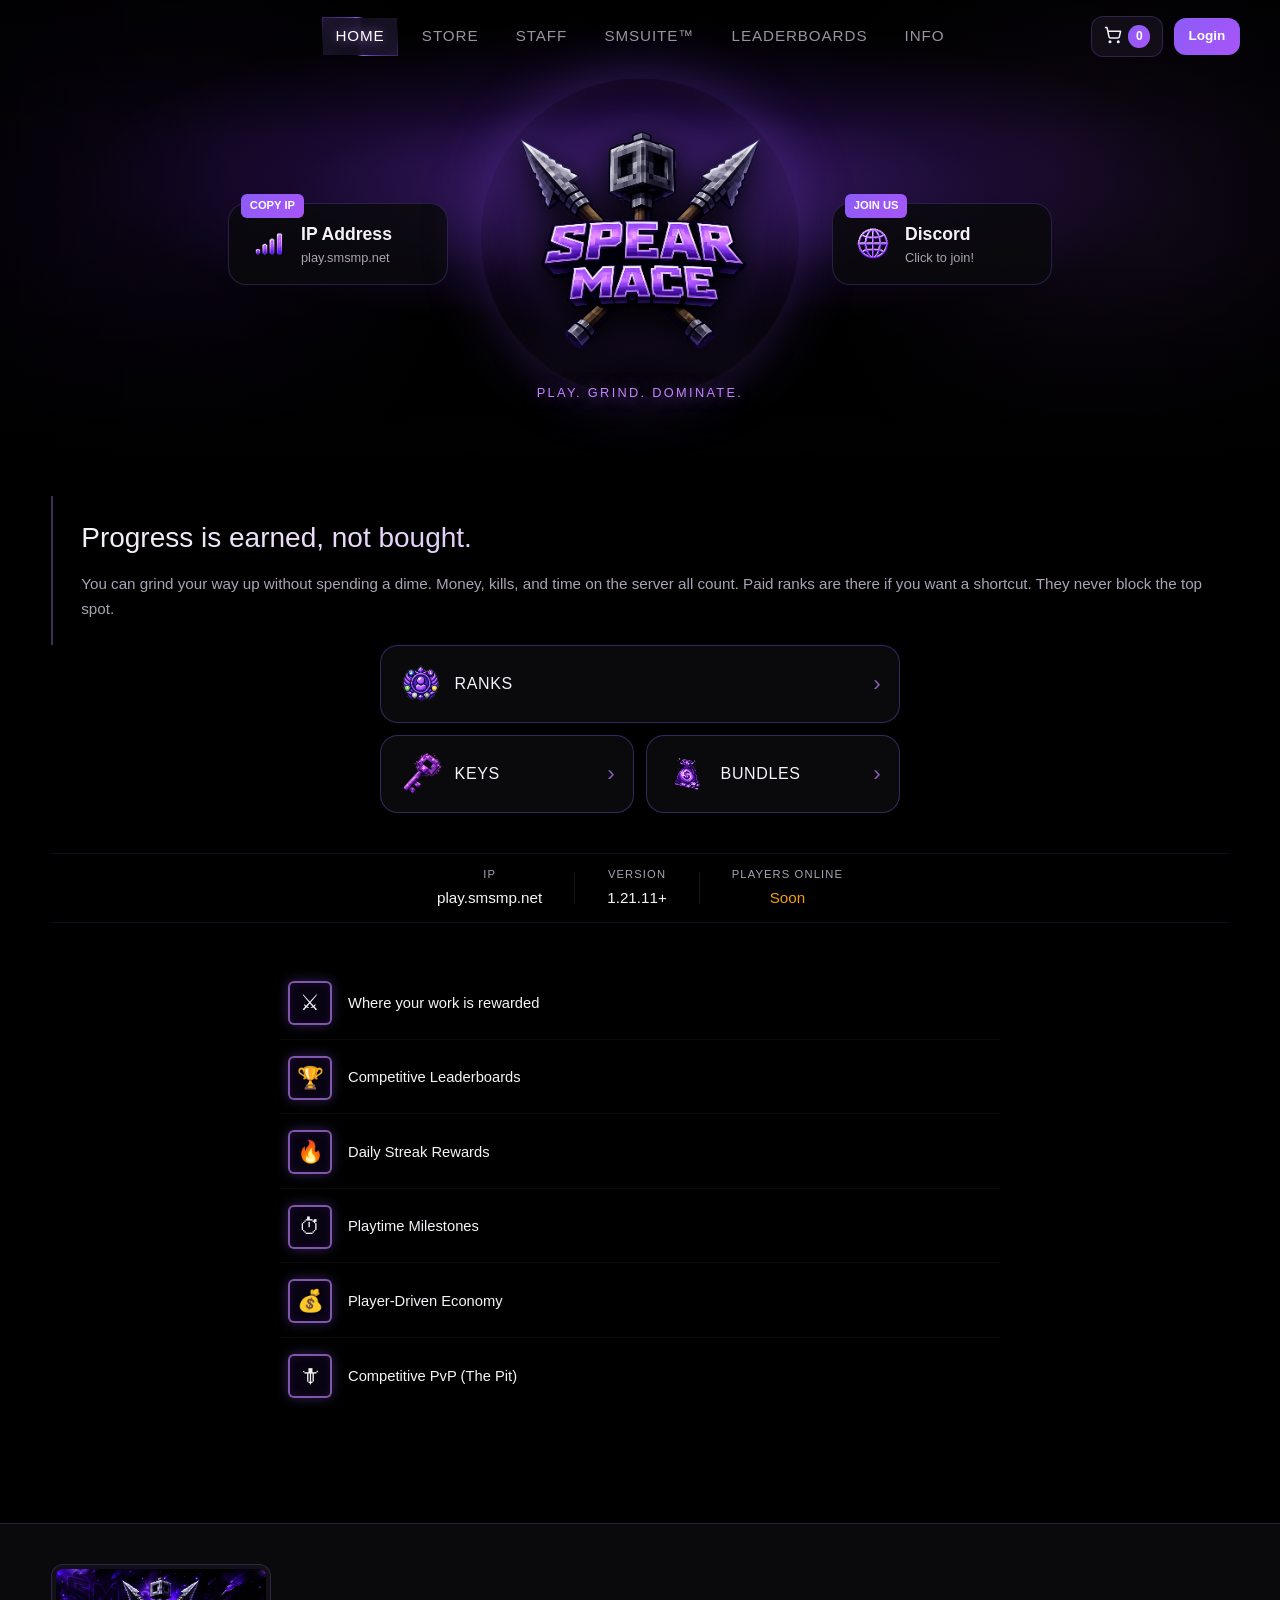
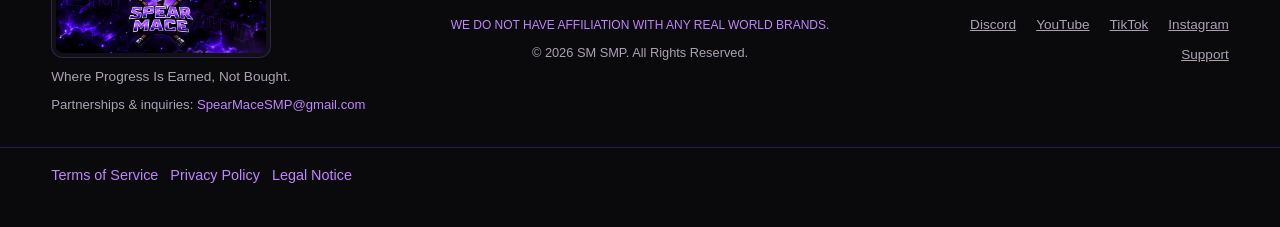
==== commit eb3a85e7: "V4.0.1" ====
--- a/index.html
+++ b/index.html
@@ -195,9 +195,9 @@
 
       <div class="footer-legal">
         <div class="legal-links">
-          <a href="#" class="legal-text-trigger" data-template="tos-text" data-title="Terms & Conditions">Terms & Conditions</a>
-          <a href="#" class="legal-text-trigger" data-template="privacy-text" data-title="Privacy Policy">Privacy Policy</a>
-          <a href="#" class="legal-text-trigger" data-template="legal-notice-text" data-title="Legal Notice">Legal Notice</a>
+          <a href="html/legal.html?doc=tos" target="_blank" rel="noopener noreferrer">Terms of Service</a>
+          <a href="html/legal.html?doc=privacy" target="_blank" rel="noopener noreferrer">Privacy Policy</a>
+          <a href="html/legal.html?doc=legal-notice" target="_blank" rel="noopener noreferrer">Legal Notice</a>
         </div>
       </div>
     </footer>
